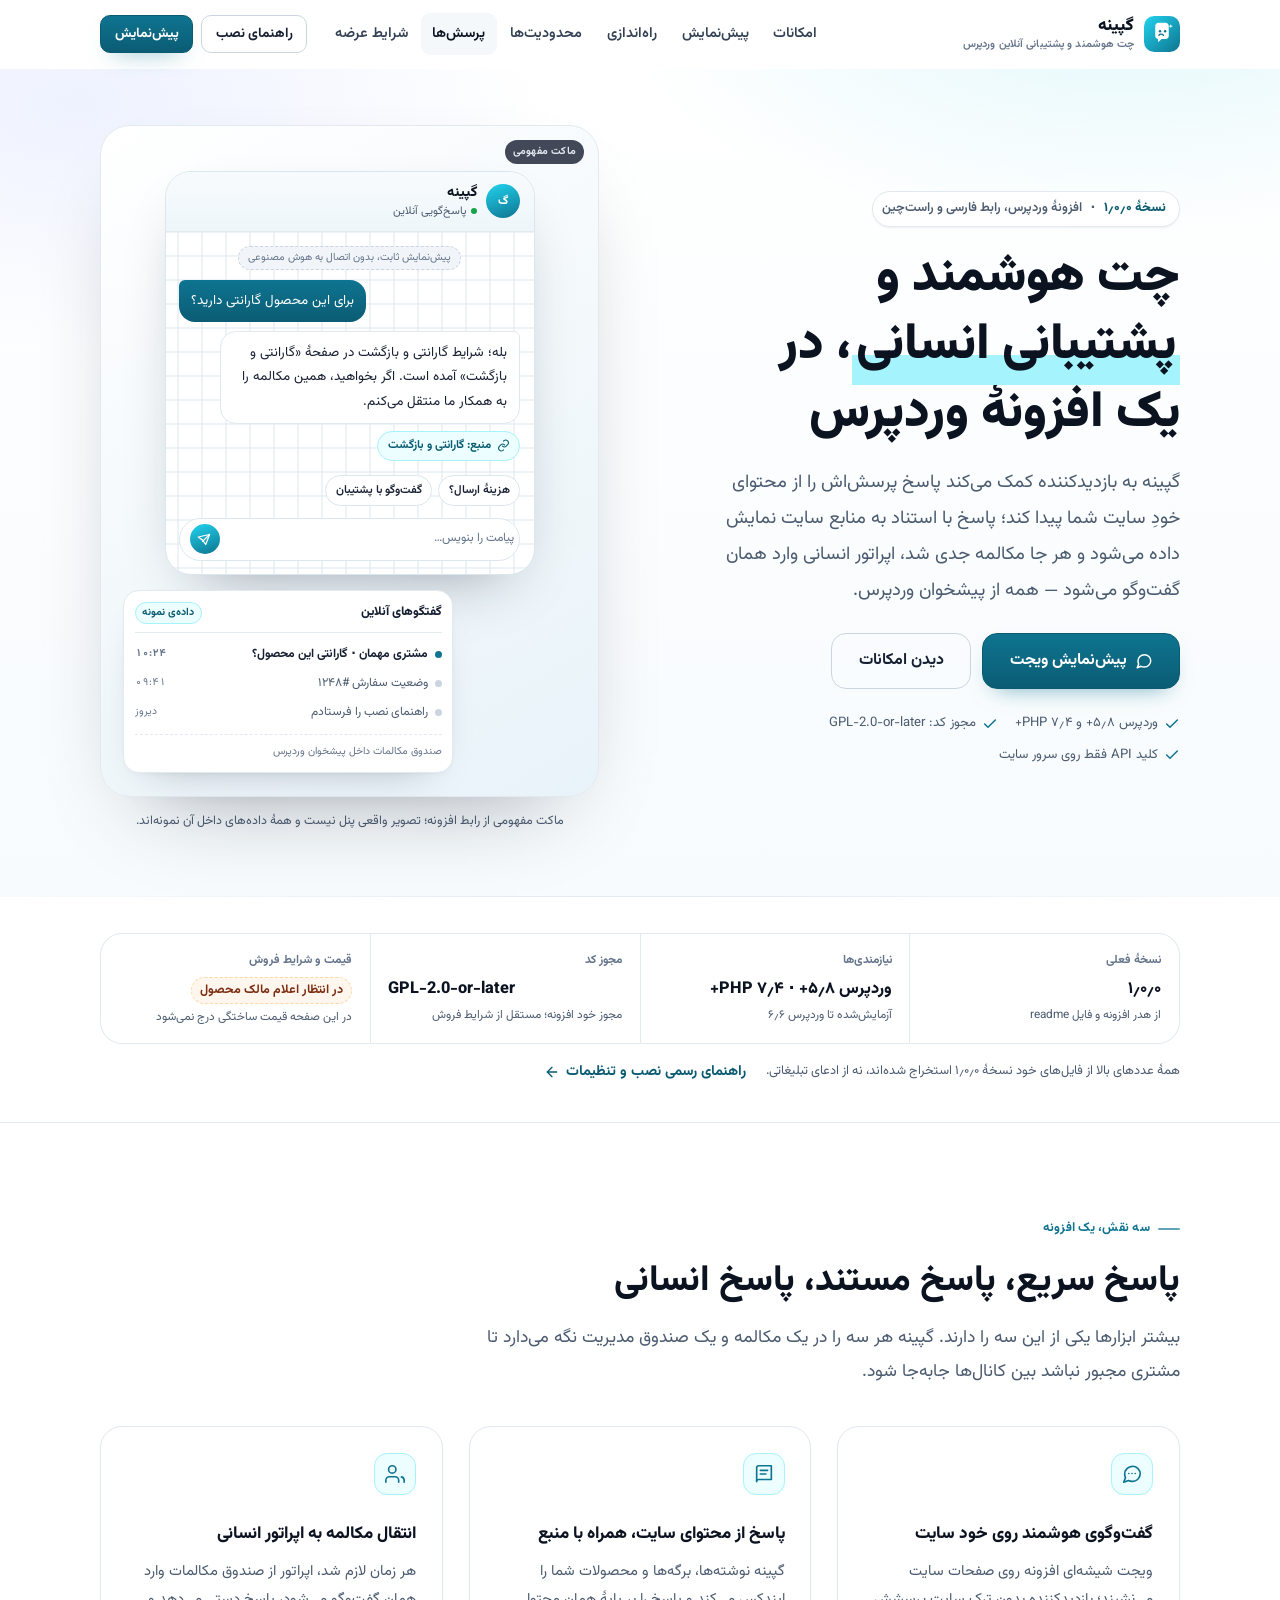
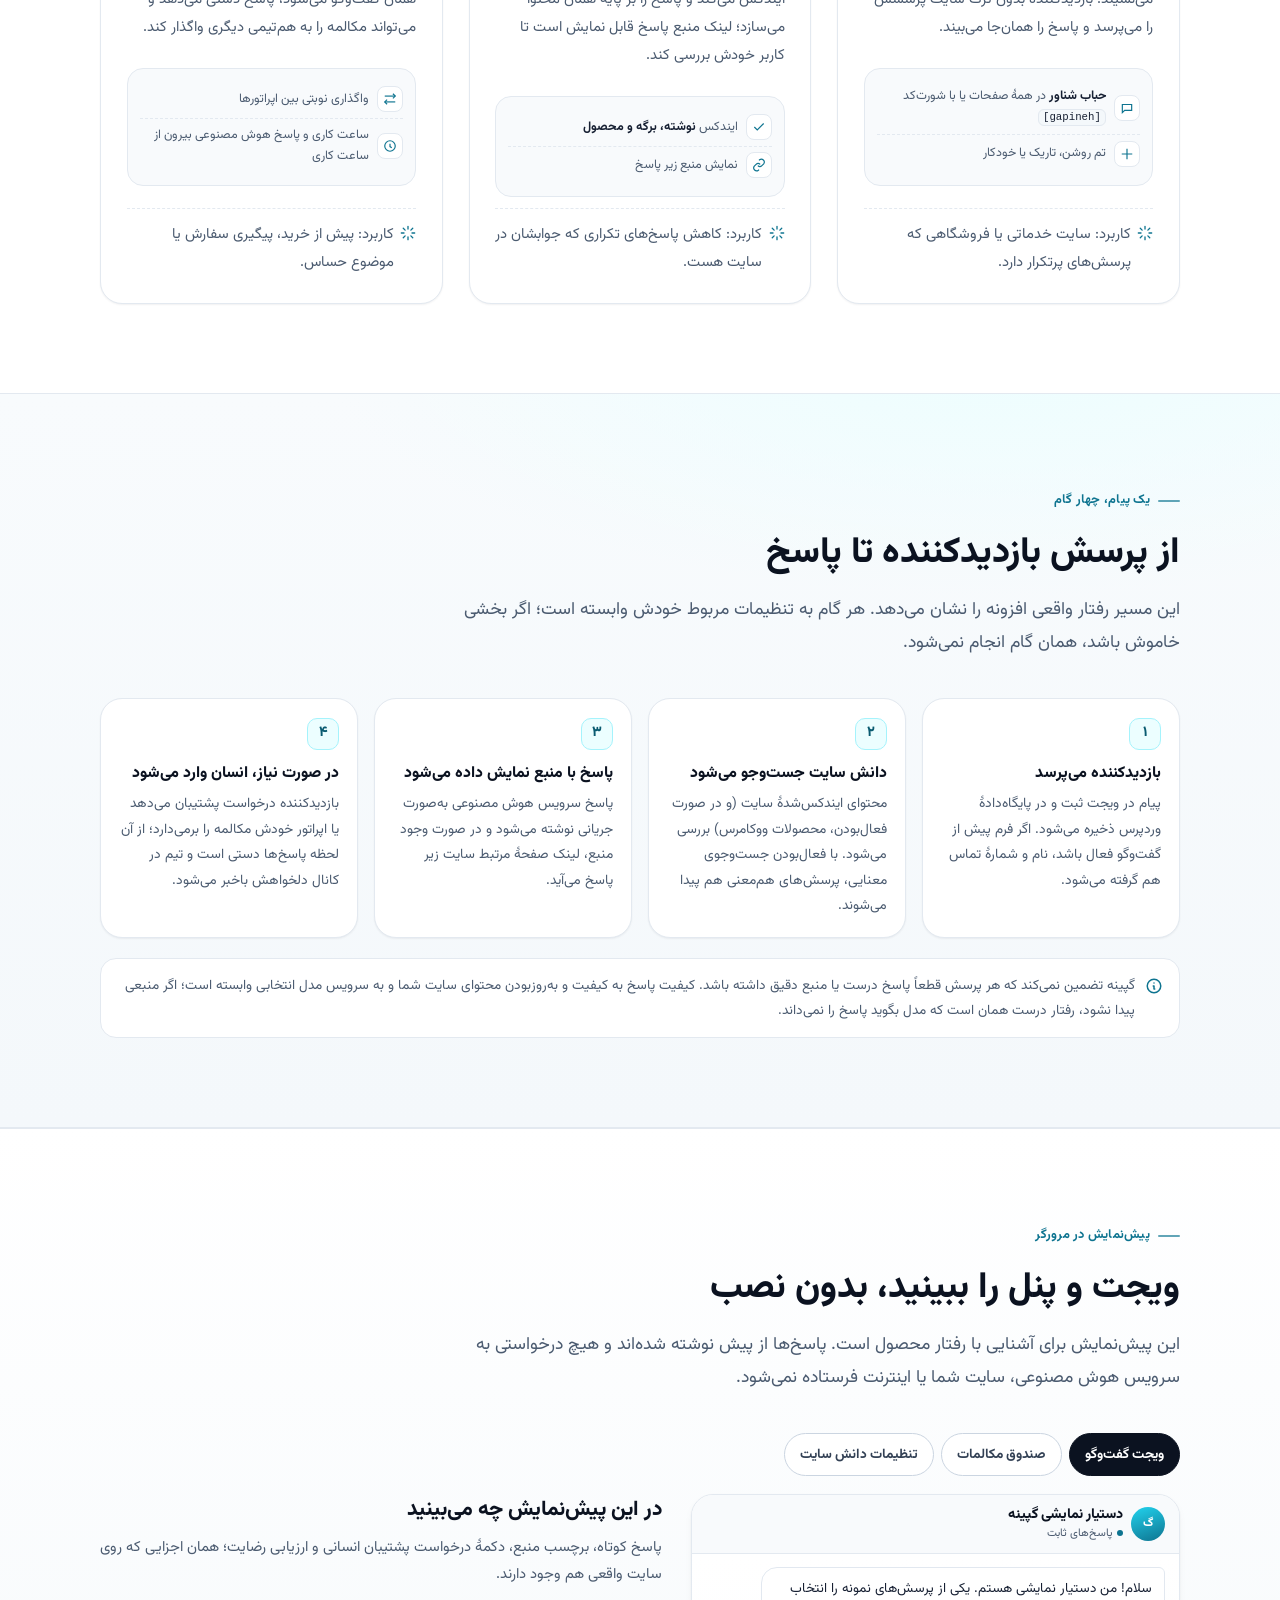
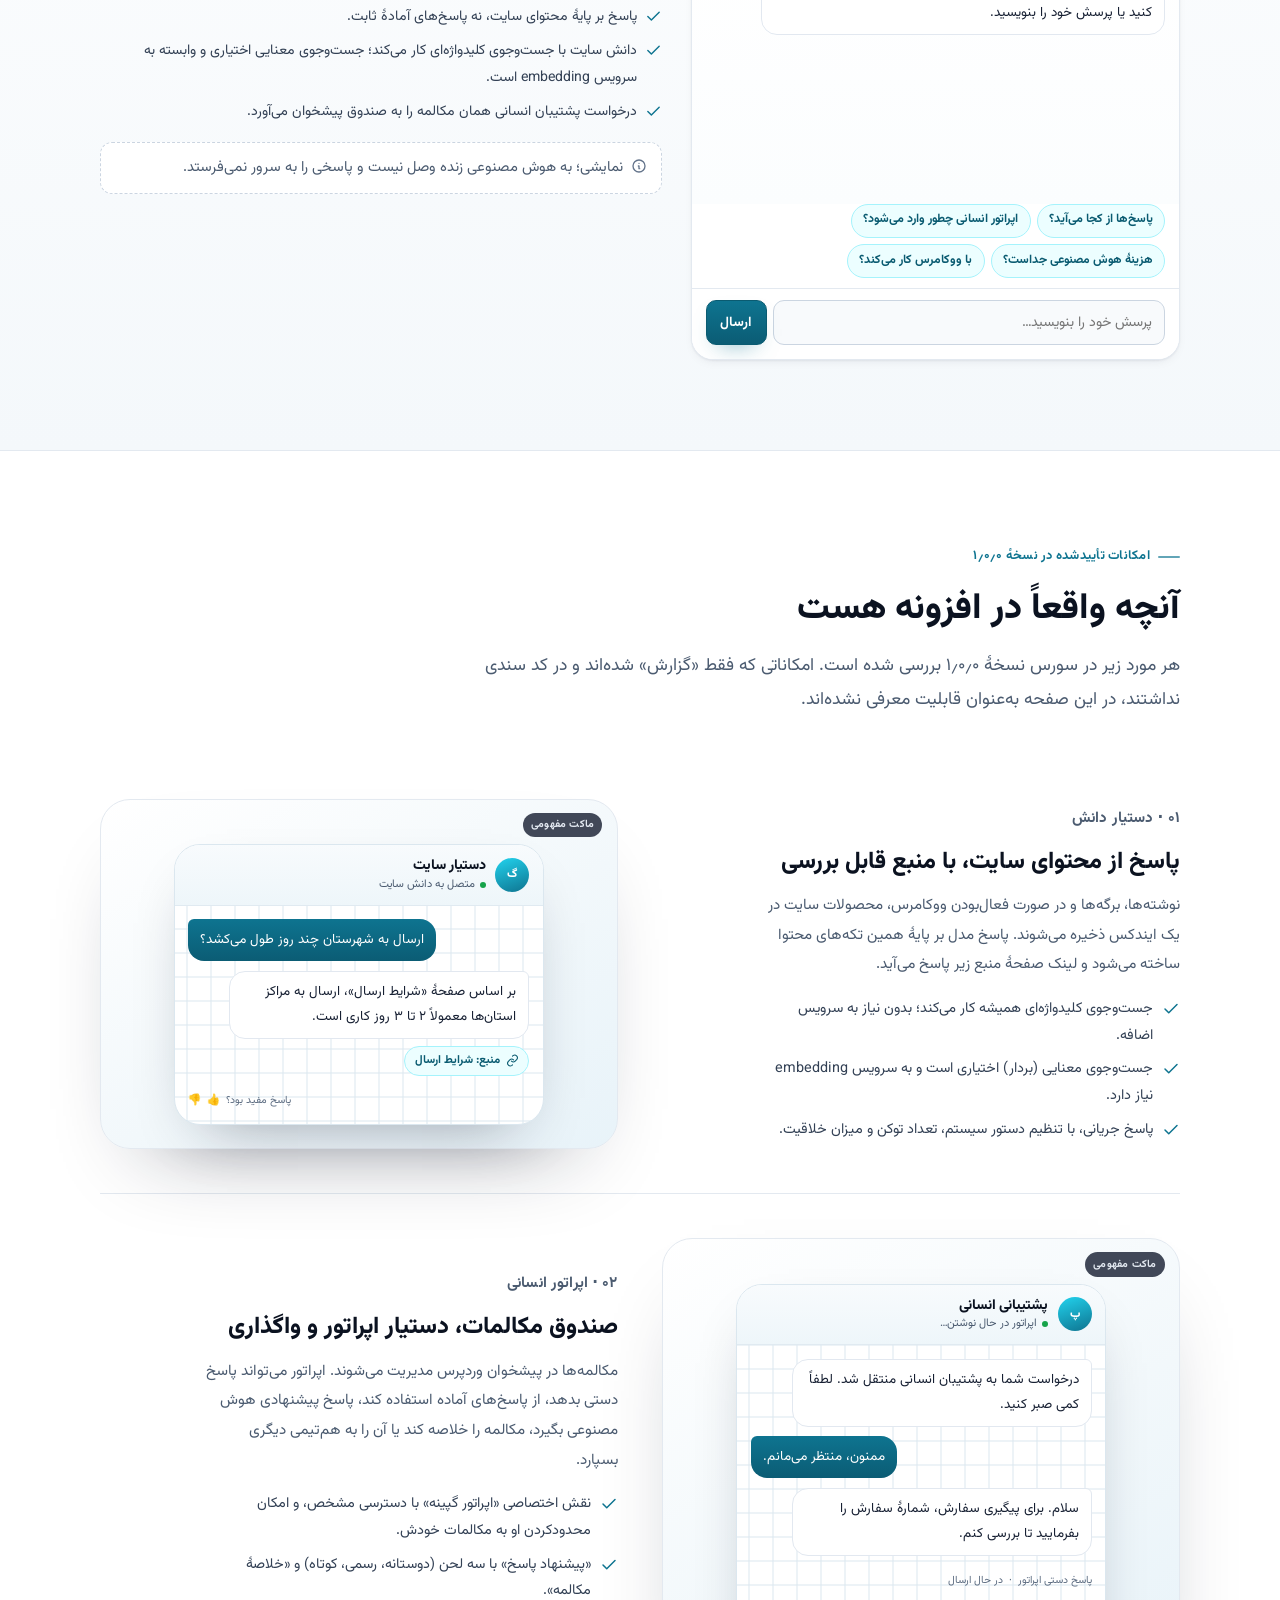
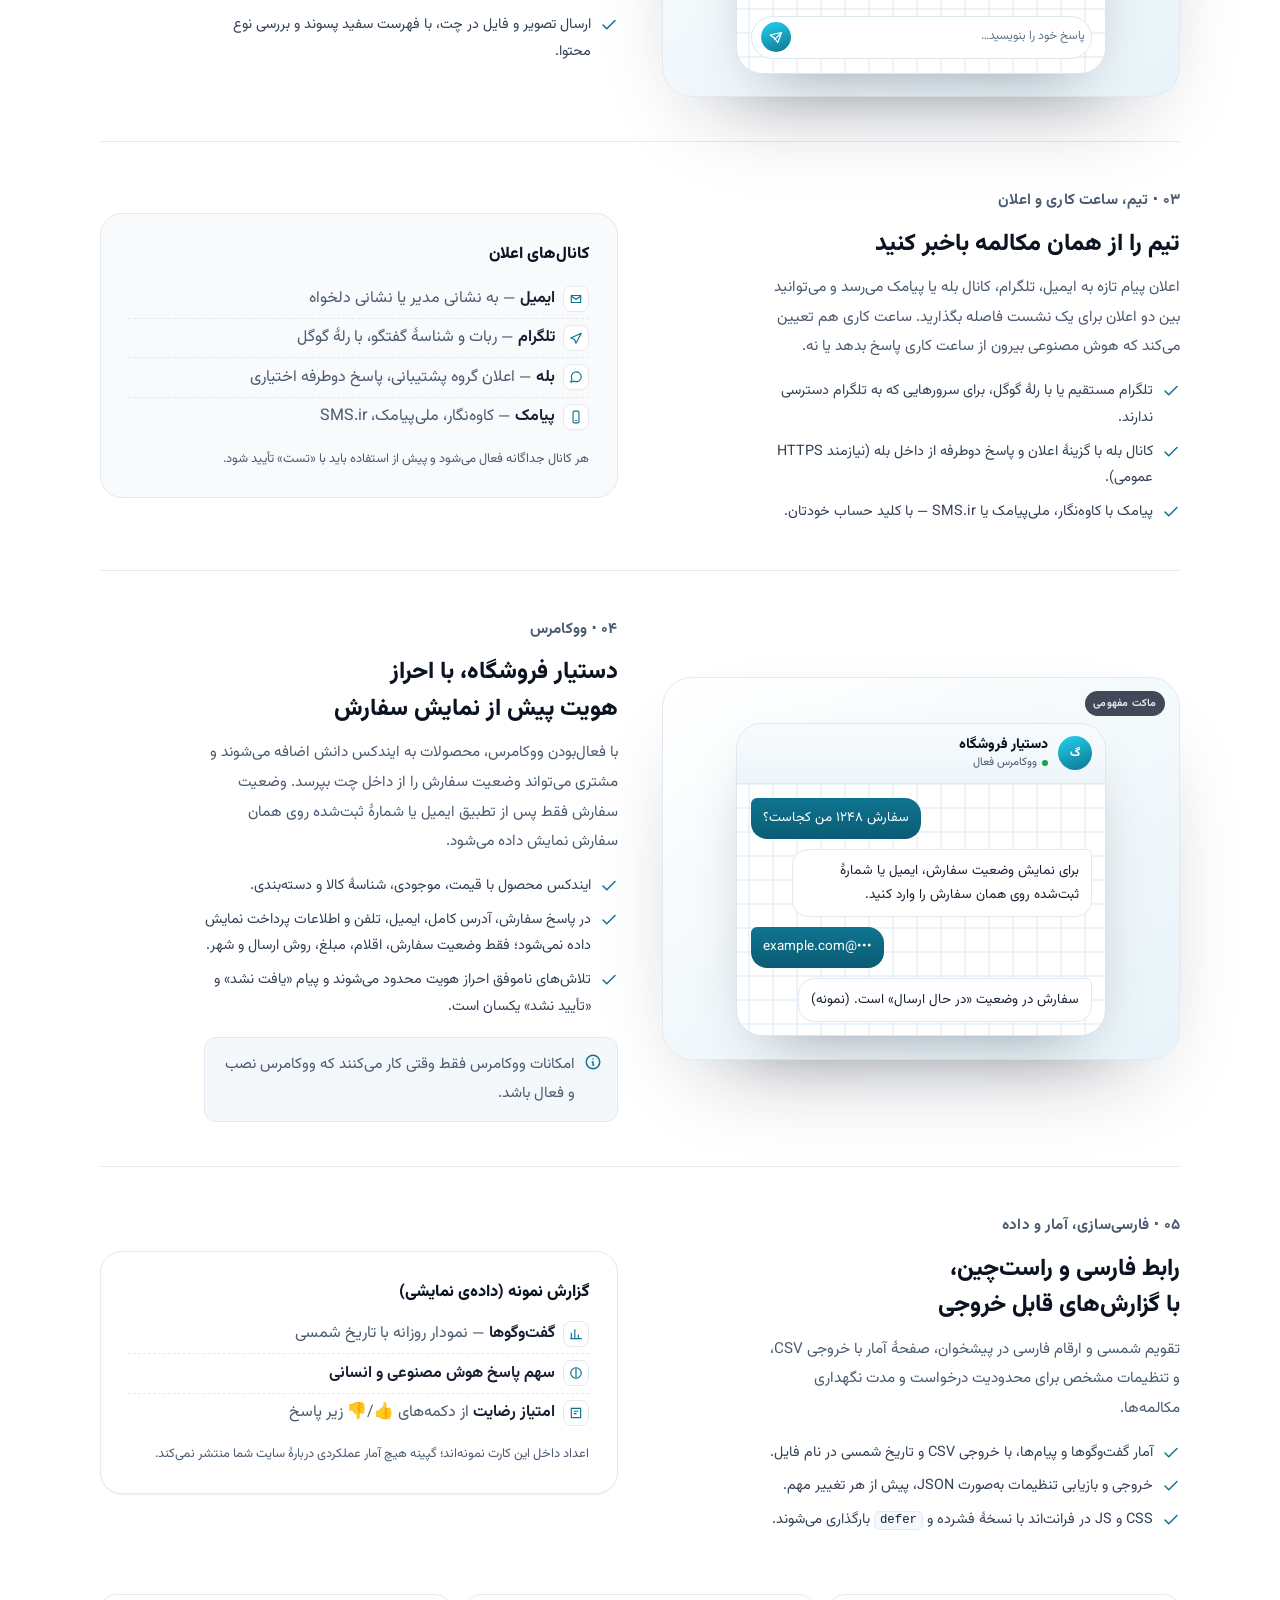
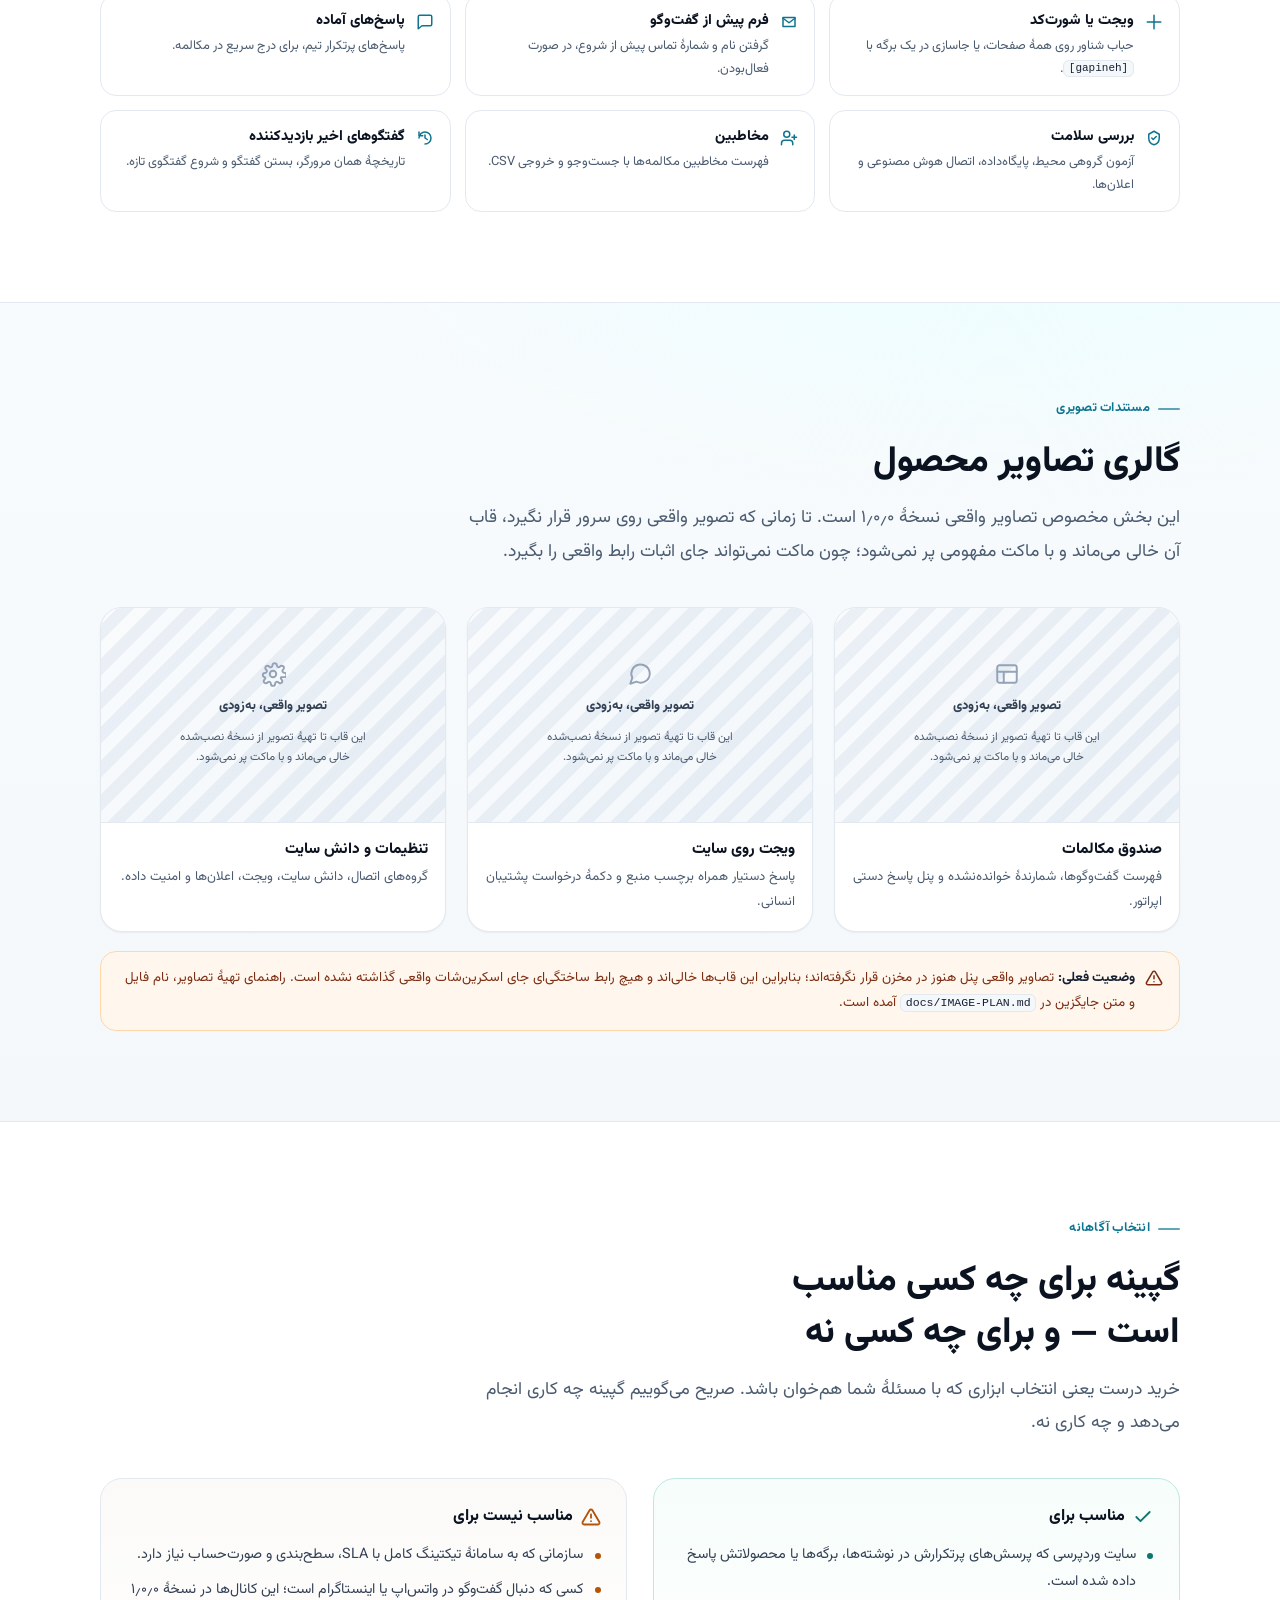
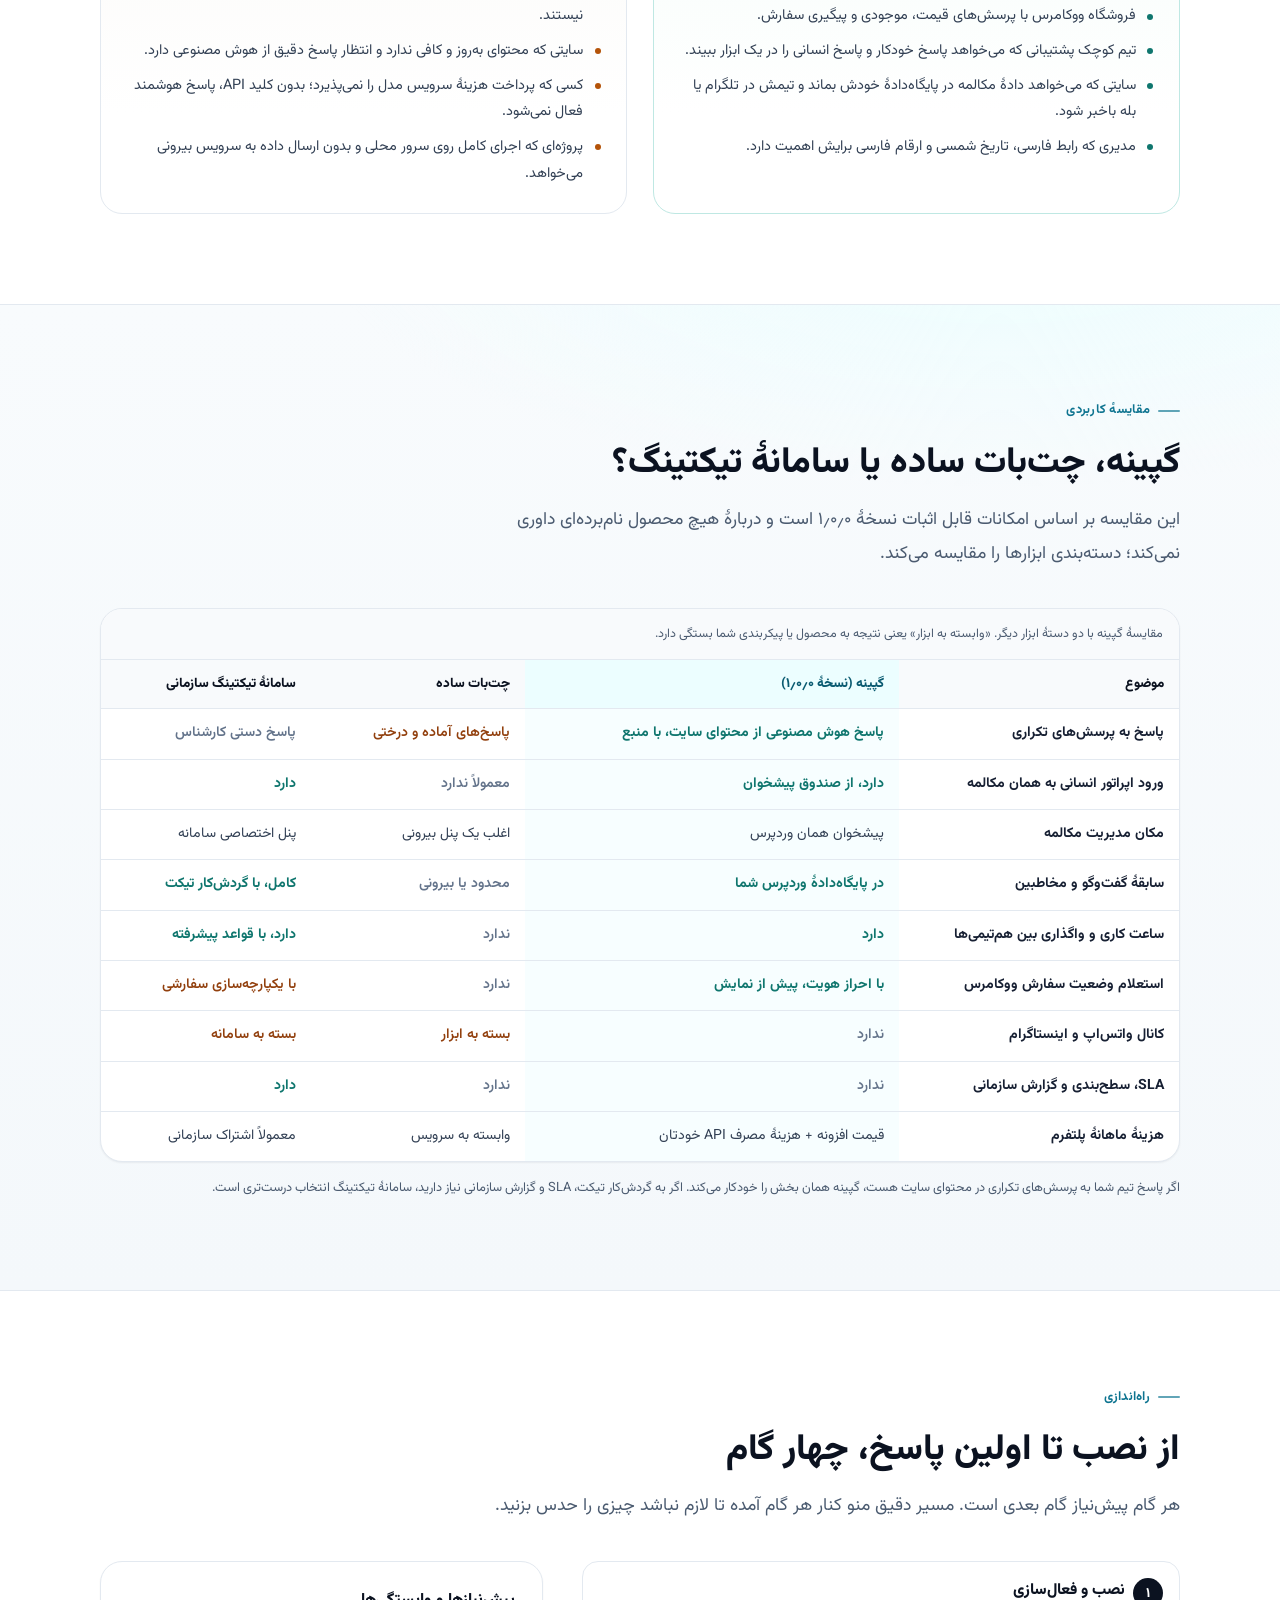
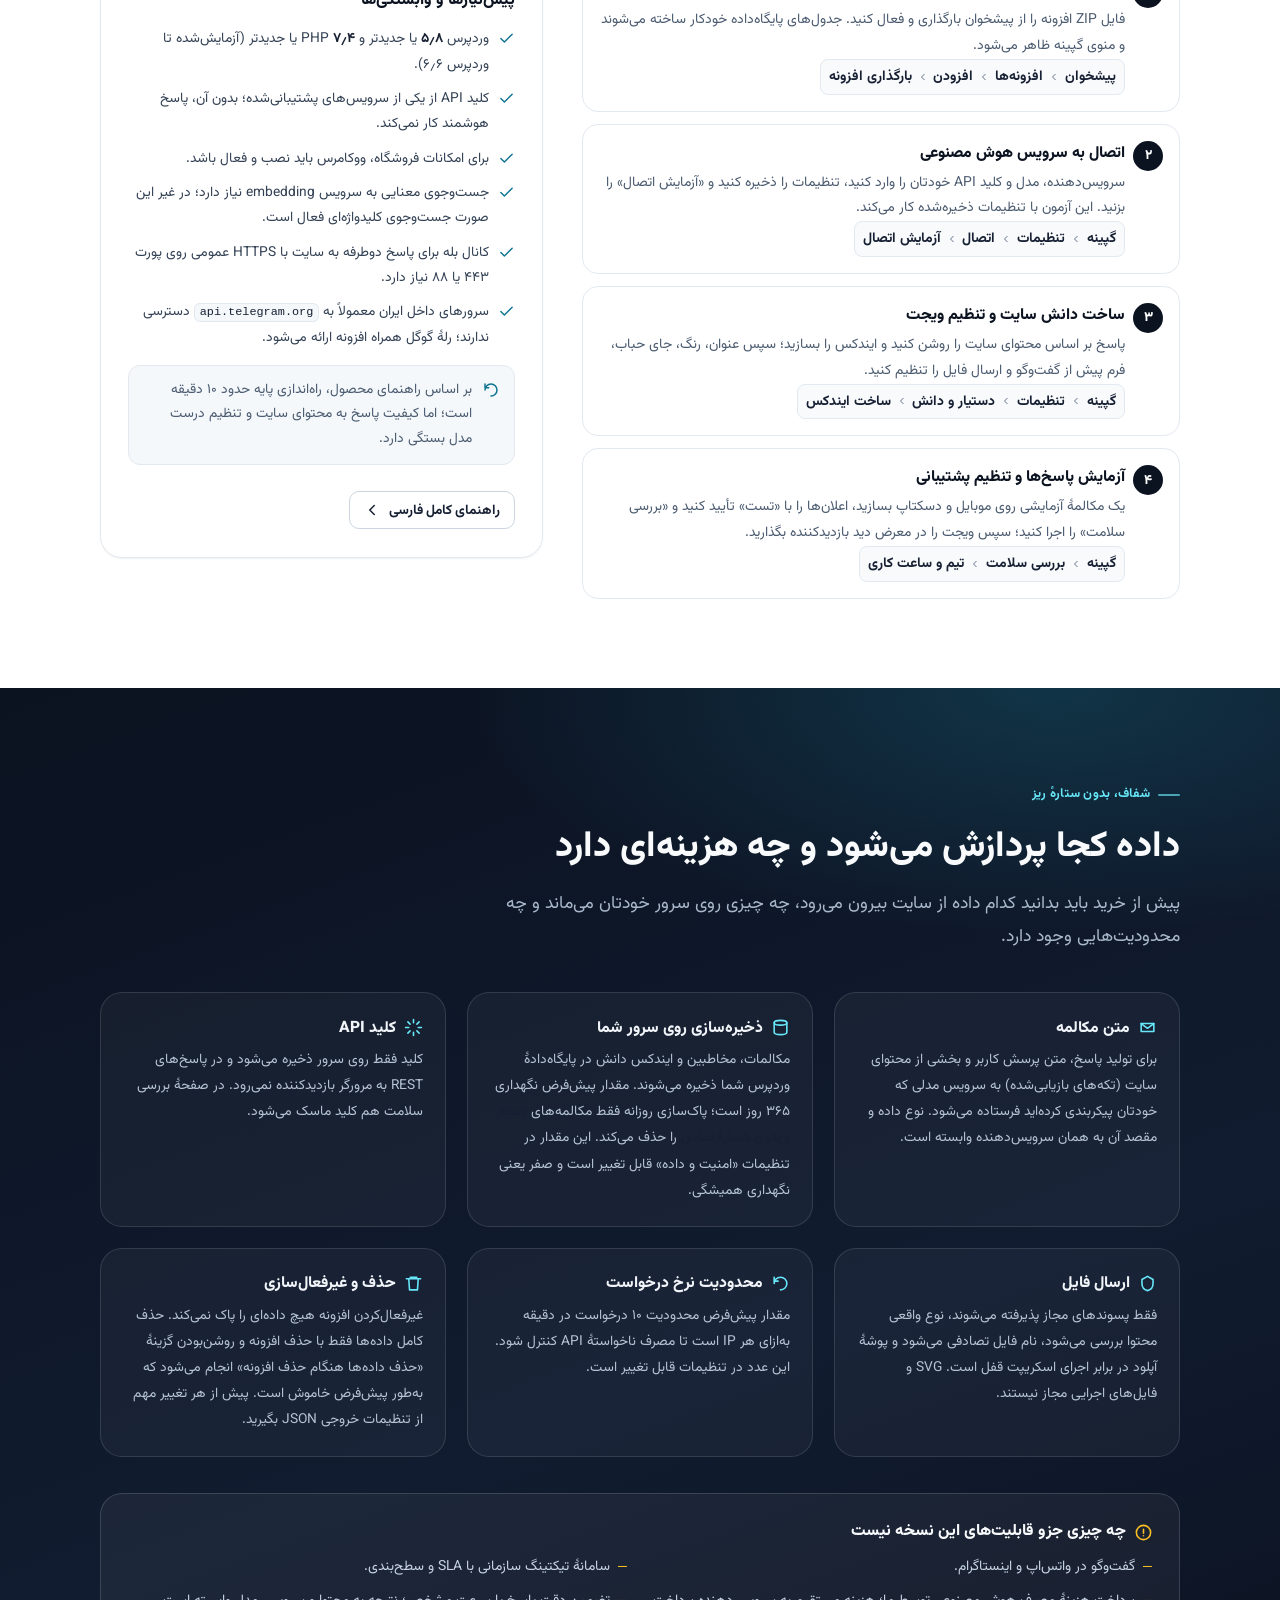
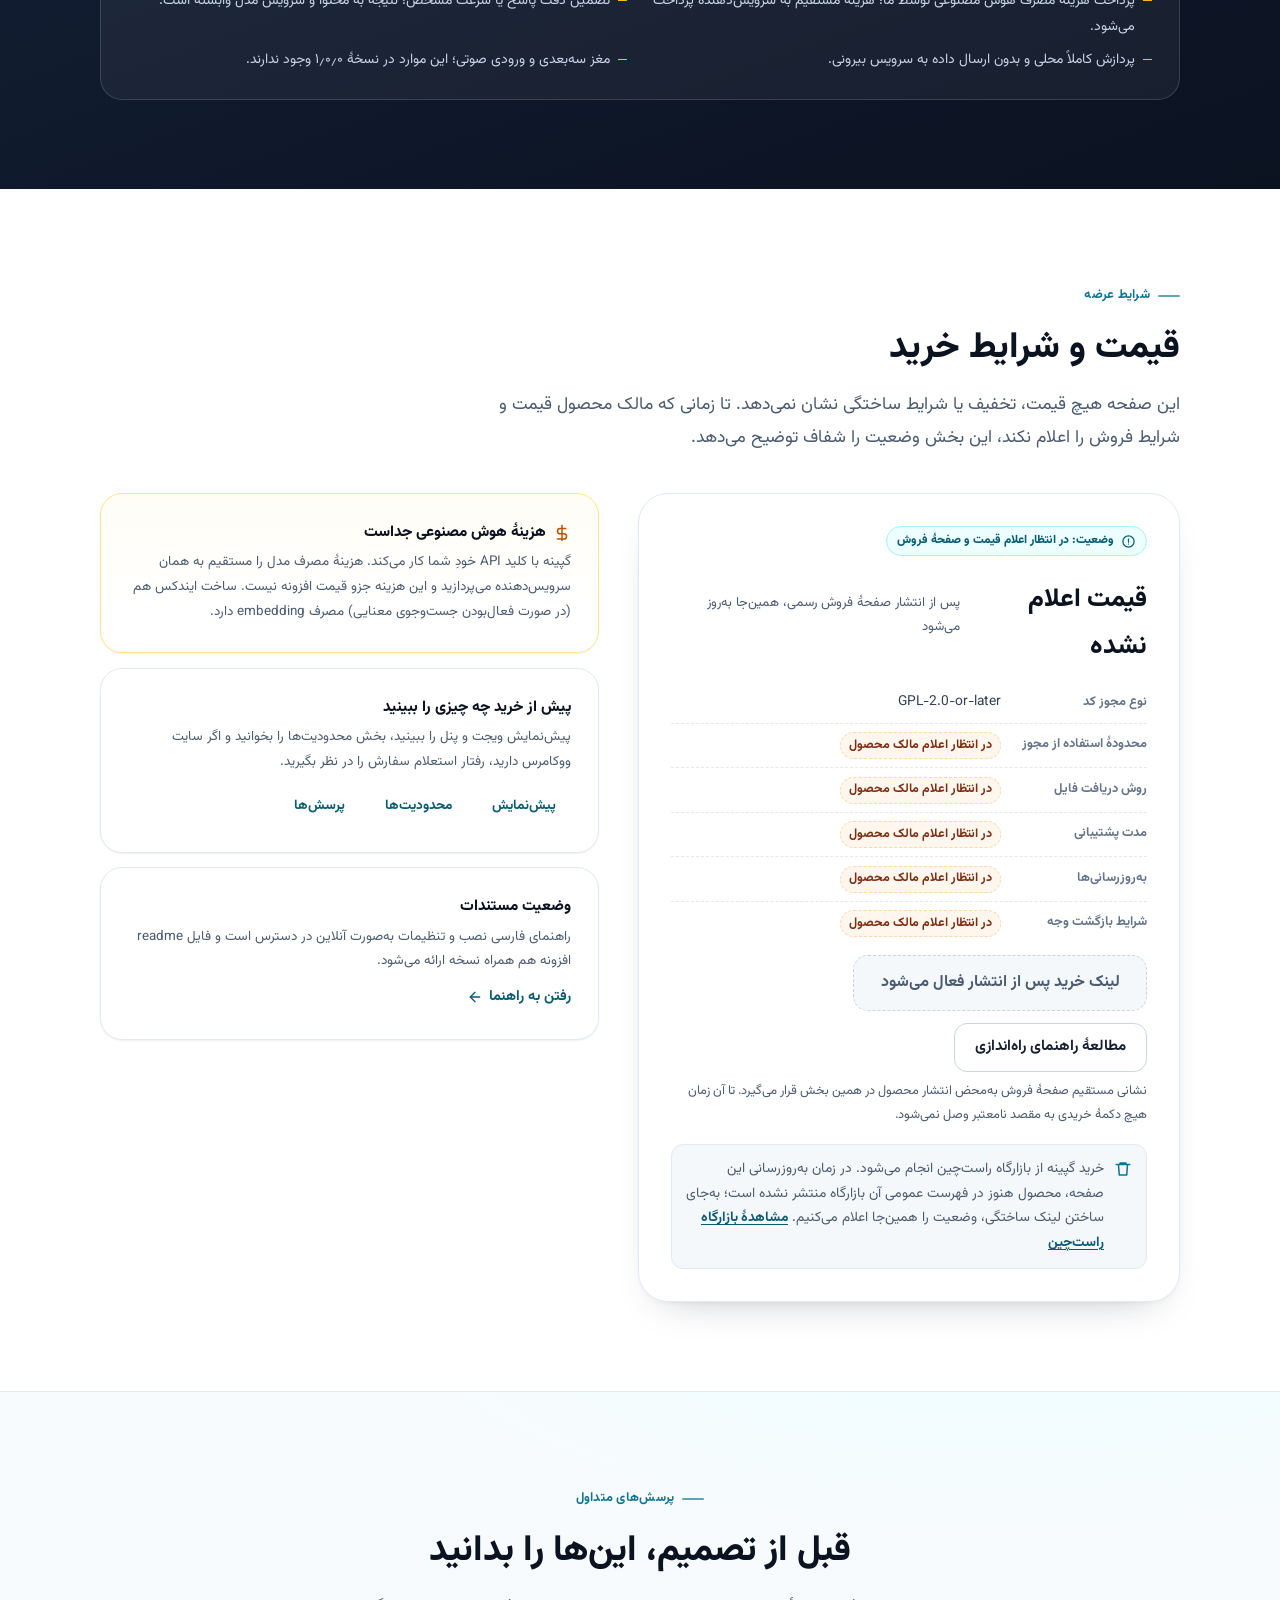
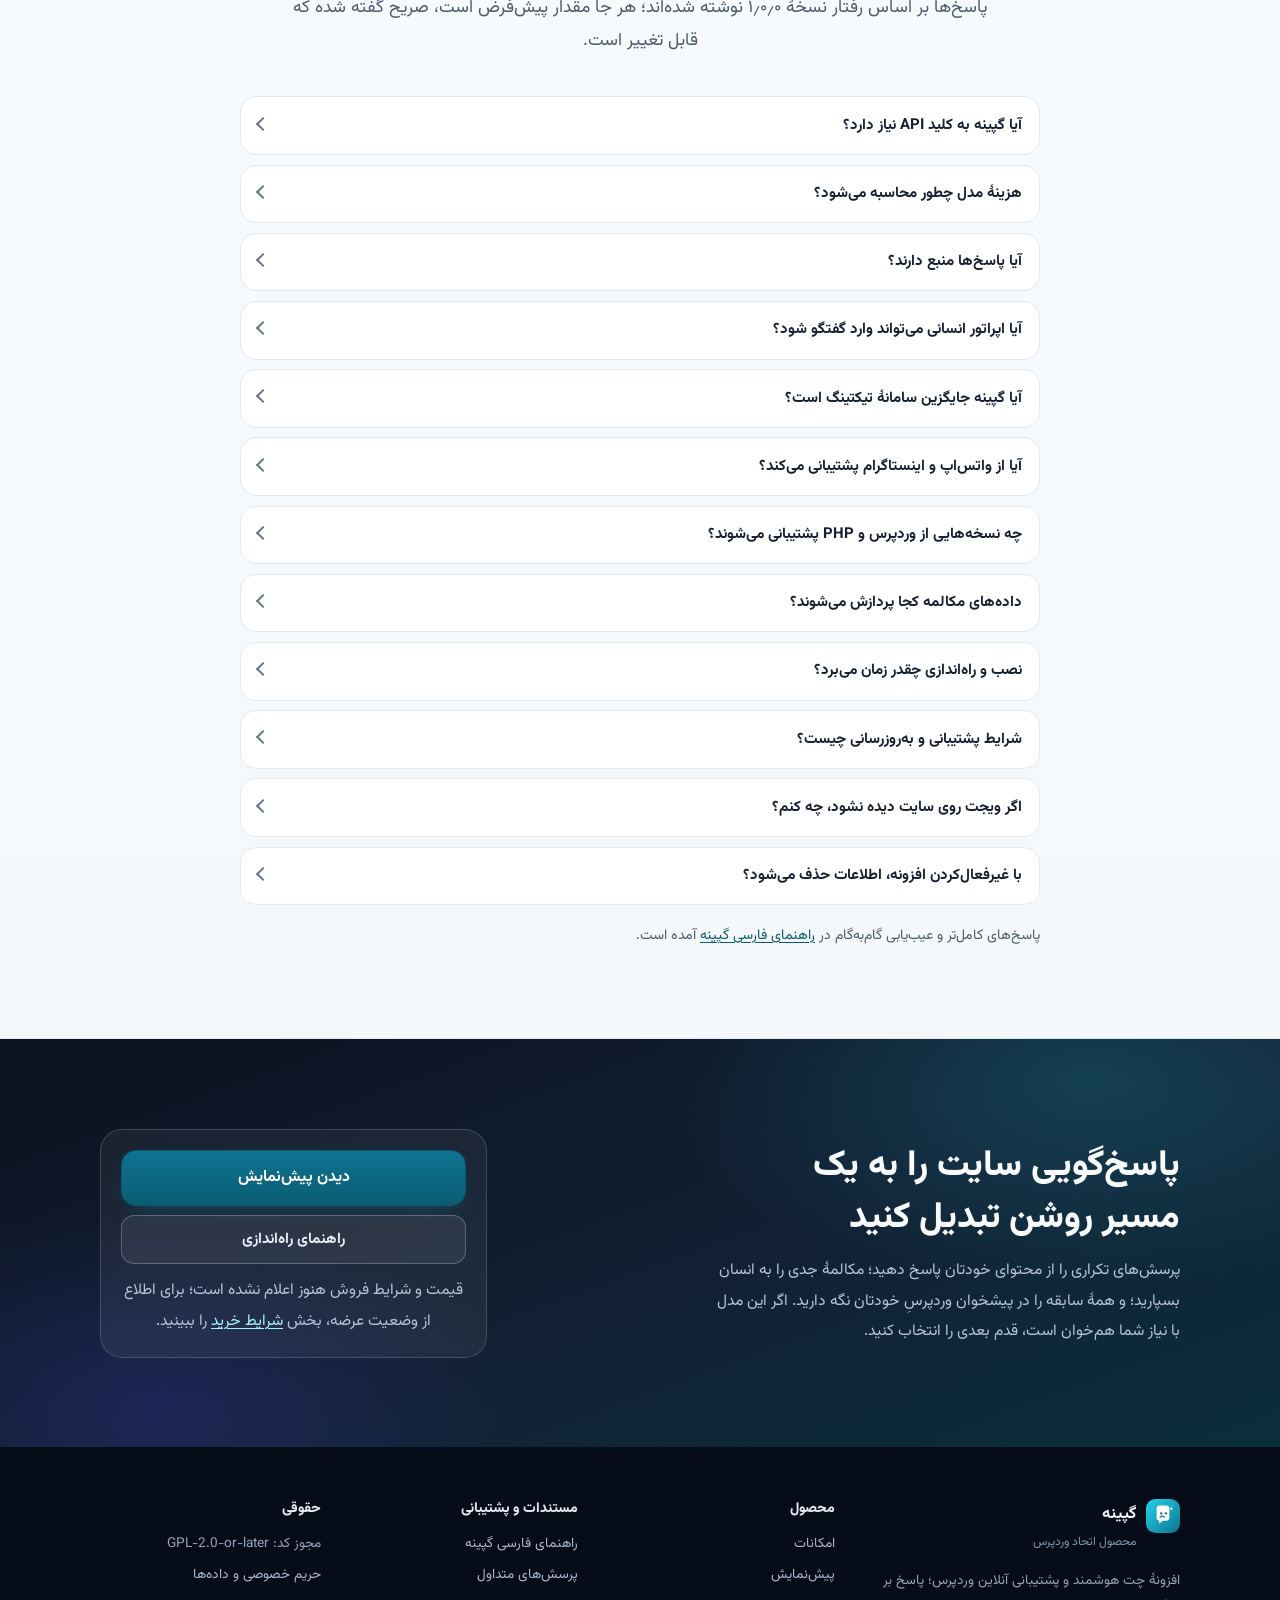
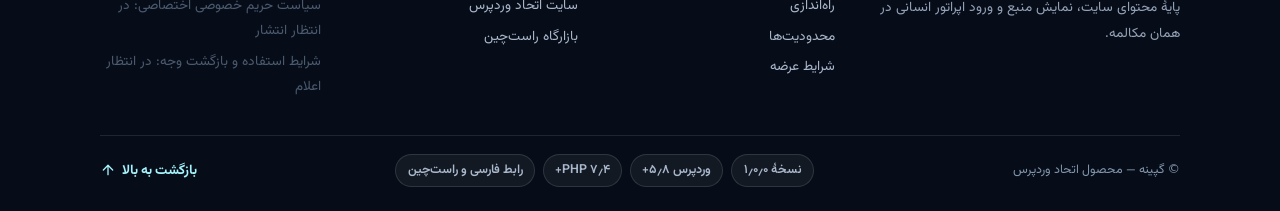
==== index.html @ 1a786637 "Add Gapineh conversion-focused Persian RTL product landing page - Rebuild the gapineh.com landing as" ====
<!DOCTYPE html>
<html lang="fa" dir="rtl">
<head>
  <meta charset="utf-8">
  <meta name="viewport" content="width=device-width, initial-scale=1">

  <title>گپینه | چت هوشمند و پشتیبانی انسانی در یک افزونهٔ وردپرس</title>
  <meta name="description" content="گپینه افزونهٔ وردپرس چت هوشمند و پشتیبانی آنلاین است: پاسخ از محتوای سایت با نمایش منبع، صندوق مکالمات و ورود اپراتور انسانی. رابط فارسی و راست‌چین.">
  <link rel="canonical" href="https://etehadwp.com/gapineh/">
  <meta name="theme-color" content="#0e7490">
  <meta name="robots" content="index, follow, max-image-preview:large">

  <!-- Open Graph -->
  <meta property="og:type" content="website">
  <meta property="og:locale" content="fa_IR">
  <meta property="og:site_name" content="گپینه">
  <meta property="og:title" content="گپینه | چت هوشمند و پشتیبانی انسانی در یک افزونهٔ وردپرس">
  <meta property="og:description" content="پاسخ هوش مصنوعی از دانش سایت، همراه با منبع؛ و اپراتور انسانی در همان مکالمه. افزونهٔ وردپرس با رابط فارسی و راست‌چین.">
  <meta property="og:url" content="https://etehadwp.com/gapineh/">
  <meta property="og:image" content="https://etehadwp.com/gapineh/assets/img/og-cover.png">
  <meta property="og:image:width" content="1200">
  <meta property="og:image:height" content="630">
  <meta property="og:image:alt" content="گپینه؛ چت هوشمند و پشتیبانی انسانی در یک افزونهٔ وردپرس">

  <!-- Twitter -->
  <meta name="twitter:card" content="summary_large_image">
  <meta name="twitter:title" content="گپینه | چت هوشمند و پشتیبانی انسانی در یک افزونهٔ وردپرس">
  <meta name="twitter:description" content="پاسخ هوش مصنوعی از دانش سایت، همراه با منبع؛ و اپراتور انسانی در همان مکالمه.">
  <meta name="twitter:image" content="https://etehadwp.com/gapineh/assets/img/og-cover.png">

  <link rel="icon" href="assets/img/favicon.svg" type="image/svg+xml">
  <link rel="icon" href="assets/img/favicon-32.png" sizes="32x32" type="image/png">
  <link rel="apple-touch-icon" href="assets/img/apple-touch-icon.png">

  <!-- فونت و استایل صفحه: هر دو محلی، بدون درخواست به دامنهٔ خارجی -->
  <link rel="preload" href="assets/fonts/vazirmatn-persian.woff2" as="font" type="font/woff2" crossorigin>
  <link rel="stylesheet" href="assets/css/main.css">
</head>
<body id="top">
  <a class="skip-link" href="#main">پرش به محتوای اصلی</a>

  <!-- =================================================================
       ۰۱ · هدر
       ================================================================= -->
  <header class="site-header" id="siteHeader">
    <div class="container header__inner">
      <a class="brand" href="#top" aria-label="گپینه — بازگشت به بالای صفحه">
        <img src="assets/img/brand-mark.svg" width="36" height="36" alt="" decoding="async">
        <span class="brand__text">
          <span class="brand__name">گپینه</span>
          <span class="brand__sub">چت هوشمند و پشتیبانی آنلاین وردپرس</span>
        </span>
      </a>

      <nav class="nav" id="primaryNav" aria-label="ناوبری اصلی">
        <ul>
          <li><a href="#features">امکانات</a></li>
          <li><a href="#demo">پیش‌نمایش</a></li>
          <li><a href="#setup">راه‌اندازی</a></li>
          <li><a href="#privacy">محدودیت‌ها</a></li>
          <li><a href="#faq">پرسش‌ها</a></li>
          <li><a href="#purchase">شرایط عرضه</a></li>
        </ul>
      </nav>

      <div class="header__actions">
        <a class="btn btn--ghost btn--sm" href="https://etehadwp.com/gapineh/guide.html" rel="noopener">راهنمای نصب</a>
        <a class="btn btn--primary btn--sm" href="#demo">پیش‌نمایش</a>
        <button class="nav-toggle" id="navToggle" type="button" aria-expanded="false" aria-controls="primaryNav">
          <svg class="nav-toggle__open" viewBox="0 0 24 24" fill="none" stroke="currentColor" stroke-width="2" stroke-linecap="round" aria-hidden="true"><path d="M4 7h16M4 12h16M4 17h16"/></svg>
          <svg class="nav-toggle__close" viewBox="0 0 24 24" fill="none" stroke="currentColor" stroke-width="2" stroke-linecap="round" aria-hidden="true"><path d="M6 6l12 12M18 6L6 18"/></svg>
          <span>منو</span>
        </button>
      </div>
    </div>
  </header>

  <main id="main">

    <!-- =================================================================
         ۰۲ · قهرمان صفحه
         ================================================================= -->
    <section class="hero" aria-labelledby="heroTitle">
      <div class="container">
        <div class="hero__grid">
          <div class="hero__copy">
            <p class="hero__badge">
              <b>نسخهٔ ۱٫۰٫۰</b>
              <span aria-hidden="true">·</span>
              <span>افزونهٔ وردپرس، رابط فارسی و راست‌چین</span>
            </p>

            <h1 id="heroTitle">
              چت هوشمند و <span class="hl">پشتیبانی انسانی</span>،
              در یک افزونهٔ وردپرس
            </h1>

            <p class="hero__lead">
              گپینه به بازدیدکننده کمک می‌کند پاسخ پرسش‌اش را از محتوای خودِ سایت شما پیدا کند؛
              پاسخ با استناد به منابع سایت نمایش داده می‌شود و هر جا مکالمه جدی شد،
              اپراتور انسانی وارد همان گفت‌وگو می‌شود — همه از پیشخوان وردپرس.
            </p>

            <div class="btn-row hero__actions">
              <a class="btn btn--primary btn--lg" href="#demo">
                <svg viewBox="0 0 24 24" fill="none" stroke="currentColor" stroke-width="2" stroke-linecap="round" stroke-linejoin="round" aria-hidden="true"><path d="M21 11.5a8.4 8.4 0 0 1-9 8.5 9 9 0 0 1-3.9-.9L3 21l1.9-5a8.4 8.4 0 0 1-.9-3.9 8.5 8.5 0 0 1 8.5-8.5 8.4 8.4 0 0 1 8.5 8.5Z"/></svg>
                پیش‌نمایش ویجت
              </a>
              <a class="btn btn--ghost btn--lg" href="#features">دیدن امکانات</a>
            </div>

            <p class="hero__microproof">
              <span>
                <svg viewBox="0 0 24 24" fill="none" stroke="currentColor" stroke-width="2.2" stroke-linecap="round" stroke-linejoin="round" aria-hidden="true"><path d="M20 6 9 17l-5-5"/></svg>
                وردپرس ۵٫۸+ و PHP ۷٫۴+
              </span>
              <span>
                <svg viewBox="0 0 24 24" fill="none" stroke="currentColor" stroke-width="2.2" stroke-linecap="round" stroke-linejoin="round" aria-hidden="true"><path d="M20 6 9 17l-5-5"/></svg>
                مجوز کد: GPL-2.0-or-later
              </span>
              <span>
                <svg viewBox="0 0 24 24" fill="none" stroke="currentColor" stroke-width="2.2" stroke-linecap="round" stroke-linejoin="round" aria-hidden="true"><path d="M20 6 9 17l-5-5"/></svg>
                کلید API فقط روی سرور سایت
              </span>
            </p>
          </div>

          <div class="hero__visual">
            <!-- ماکت مفهومی: داده‌های درون آن نمونه است و رابط ساختگی به‌عنوان
                 اسکرین‌شات واقعی معرفی نمی‌شود. -->
            <div class="mock" role="img" aria-label="ماکت مفهومی ویجت گفت‌وگوی گپینه: پرسش بازدیدکننده، پاسخ دستیار همراه با لینک منبع، و دکمهٔ گفت‌وگو با اپراتور انسانی">
              <span class="mock__label">ماکت مفهومی</span>

              <div class="widget" aria-hidden="true">
                <div class="widget__head">
                  <span class="widget__avatar">گ</span>
                  <span class="widget__id">
                    <span class="widget__name">گپینه</span>
                    <span class="widget__status">پاسخ‌گویی آنلاین</span>
                  </span>
                </div>
                <div class="widget__body">
                  <span class="widget__demo-flag">پیش‌نمایش ثابت، بدون اتصال به هوش مصنوعی</span>
                  <div class="bubble bubble--out">برای این محصول گارانتی دارید؟</div>
                  <div class="bubble bubble--in">
                    بله؛ شرایط گارانتی و بازگشت در صفحهٔ «گارانتی و بازگشت» آمده است.
                    اگر بخواهید، همین مکالمه را به همکار ما منتقل می‌کنم.
                  </div>
                  <span class="source-chip">
                    <svg viewBox="0 0 24 24" fill="none" stroke="currentColor" stroke-width="2" stroke-linecap="round" stroke-linejoin="round" aria-hidden="true"><path d="M10 13a5 5 0 0 0 7 0l3-3a5 5 0 0 0-7-7l-1 1"/><path d="M14 11a5 5 0 0 0-7 0l-3 3a5 5 0 0 0 7 7l1-1"/></svg>
                    منبع: گارانتی و بازگشت
                  </span>
                </div>
                <div class="widget__quick">
                  <span class="chip">هزینهٔ ارسال؟</span>
                  <span class="chip">گفت‌وگو با پشتیبان</span>
                </div>
                <div class="widget__foot">
                  <span>پیامت را بنویس…</span>
                  <span class="widget__send">
                    <svg viewBox="0 0 24 24" fill="none" stroke="currentColor" stroke-width="2" stroke-linecap="round" stroke-linejoin="round" aria-hidden="true"><path d="M20 4 9 15"/><path d="M20 4l-6 16-5-7-7-5 18-4Z"/></svg>
                  </span>
                </div>
              </div>

              <div class="inbox-mini" aria-hidden="true">
                <div class="inbox-mini__head">
                  <span>گفتگوهای آنلاین</span>
                  <span class="inbox-mini__badge">داده‌ی نمونه</span>
                </div>
                <div class="inbox-mini__row is-active">
                  <span class="inbox-mini__dot"></span>
                  <span>مشتری مهمان · گارانتی این محصول؟</span>
                  <span class="inbox-mini__time">۱۰:۲۴</span>
                </div>
                <div class="inbox-mini__row">
                  <span class="inbox-mini__dot"></span>
                  <span>وضعیت سفارش #۱۲۴۸</span>
                  <span class="inbox-mini__time">۰۹:۴۱</span>
                </div>
                <div class="inbox-mini__row">
                  <span class="inbox-mini__dot"></span>
                  <span>راهنمای نصب را فرستادم</span>
                  <span class="inbox-mini__time">دیروز</span>
                </div>
                <div class="inbox-mini__foot">صندوق مکالمات داخل پیشخوان وردپرس</div>
              </div>
            </div>

            <p class="hero__caption">
              ماکت مفهومی از رابط افزونه؛ تصویر واقعی پنل نیست و همهٔ داده‌های داخل آن نمونه‌اند.
            </p>
          </div>
        </div>
      </div>
    </section>

    <!-- =================================================================
         ۰۳ · واقعیت‌های محصول (فقط داده‌های قابل راستی‌آزمایی)
         ================================================================= -->
    <section class="facts" id="facts" aria-labelledby="factsTitle">
      <div class="container">
        <h2 id="factsTitle" class="visually-hidden">مشخصات تأییدشدهٔ محصول</h2>

        <div class="facts__grid">
          <div class="fact">
            <span class="fact__label">نسخهٔ فعلی</span>
            <span class="fact__value">۱٫۰٫۰</span>
            <span class="fact__note">از هدر افزونه و فایل readme</span>
          </div>
          <div class="fact">
            <span class="fact__label">نیازمندی‌ها</span>
            <span class="fact__value">وردپرس ۵٫۸+ · PHP ۷٫۴+</span>
            <span class="fact__note">آزمایش‌شده تا وردپرس ۶٫۶</span>
          </div>
          <div class="fact">
            <span class="fact__label">مجوز کد</span>
            <span class="fact__value" dir="ltr">GPL-2.0-or-later</span>
            <span class="fact__note">مجوز خود افزونه؛ مستقل از شرایط فروش</span>
          </div>
          <div class="fact">
            <span class="fact__label">قیمت و شرایط فروش</span>
            <span class="fact__value"><span class="pending" data-config="price">در انتظار اعلام مالک محصول</span></span>
            <span class="fact__note">در این صفحه قیمت ساختگی درج نمی‌شود</span>
          </div>
        </div>

        <p class="facts__foot">
          <span>
            همهٔ عددهای بالا از فایل‌های خود نسخهٔ ۱٫۰٫۰ استخراج شده‌اند، نه از ادعای تبلیغاتی.
          </span>
          <a class="link-arrow" href="https://etehadwp.com/gapineh/guide.html" rel="noopener">
            راهنمای رسمی نصب و تنظیمات
            <svg viewBox="0 0 24 24" fill="none" stroke="currentColor" stroke-width="2" stroke-linecap="round" stroke-linejoin="round" aria-hidden="true"><path d="M19 12H5"/><path d="m12 19-7-7 7-7"/></svg>
          </a>
        </p>
      </div>
    </section>

    <!-- =================================================================
         ۰۴ · ارزش‌های اصلی
         ================================================================= -->
    <section class="section" id="value" aria-labelledby="valueTitle">
      <div class="container">
        <div class="section-head">
          <p class="eyebrow">سه نقش، یک افزونه</p>
          <h2 id="valueTitle">پاسخ سریع، پاسخ مستند، پاسخ انسانی</h2>
          <p class="lede">
            بیشتر ابزارها یکی از این سه را دارند. گپینه هر سه را در یک مکالمه و یک صندوق
            مدیریت نگه می‌دارد تا مشتری مجبور نباشد بین کانال‌ها جابه‌جا شود.
          </p>
        </div>

        <div class="grid grid--3">
          <article class="value-card">
            <span class="icon-badge">
              <svg viewBox="0 0 24 24" fill="none" stroke="currentColor" stroke-width="1.8" stroke-linecap="round" stroke-linejoin="round" aria-hidden="true"><path d="M21 11.5a8.4 8.4 0 0 1-9 8.5 9 9 0 0 1-3.9-.9L3 21l1.9-5a8.4 8.4 0 0 1-.9-3.9 8.5 8.5 0 0 1 8.5-8.5 8.4 8.4 0 0 1 8.5 8.5Z"/><path d="M8.5 11.5h.01M12 11.5h.01M15.5 11.5h.01"/></svg>
            </span>
            <h3>گفت‌وگوی هوشمند روی خود سایت</h3>
            <p>
              ویجت شیشه‌ای افزونه روی صفحات سایت می‌نشیند؛ بازدیدکننده بدون ترک سایت
              پرسشش را می‌پرسد و پاسخ را همان‌جا می‌بیند.
            </p>
            <div class="value-card__visual" aria-hidden="true">
              <div class="mini-row">
                <span class="mini-row__icon"><svg viewBox="0 0 24 24" fill="none" stroke="currentColor" stroke-width="2" aria-hidden="true"><path d="M4 6h16v10H8l-4 4V6Z"/></svg></span>
                <span class="mini-row__text"><b>حباب شناور</b> در همهٔ صفحات یا با شورت‌کد <code>[gapineh]</code></span>
              </div>
              <div class="mini-row">
                <span class="mini-row__icon"><svg viewBox="0 0 24 24" fill="none" stroke="currentColor" stroke-width="2" aria-hidden="true"><path d="M12 3v18M3 12h18"/></svg></span>
                <span class="mini-row__text">تم روشن، تاریک یا خودکار</span>
              </div>
            </div>
            <p class="value-card__use">
              <svg viewBox="0 0 24 24" fill="none" stroke="currentColor" stroke-width="2" stroke-linecap="round" stroke-linejoin="round" aria-hidden="true"><path d="M12 2v4M12 18v4M4.9 4.9l2.8 2.8M16.3 16.3l2.8 2.8M2 12h4M18 12h4M4.9 19.1l2.8-2.8M16.3 7.7l2.8-2.8"/></svg>
              کاربرد: سایت خدماتی یا فروشگاهی که پرسش‌های پرتکرار دارد.
            </p>
          </article>

          <article class="value-card">
            <span class="icon-badge">
              <svg viewBox="0 0 24 24" fill="none" stroke="currentColor" stroke-width="1.8" stroke-linecap="round" stroke-linejoin="round" aria-hidden="true"><path d="M4 5.5A2.5 2.5 0 0 1 6.5 3H20v15H6.5A2.5 2.5 0 0 0 4 20.5v-15Z"/><path d="M8 8h8M8 12h6"/></svg>
            </span>
            <h3>پاسخ از محتوای سایت، همراه با منبع</h3>
            <p>
              گپینه نوشته‌ها، برگه‌ها و محصولات شما را ایندکس می‌کند و پاسخ را بر پایهٔ
              همان محتوا می‌سازد؛ لینک منبع پاسخ قابل نمایش است تا کاربر خودش بررسی کند.
            </p>
            <div class="value-card__visual" aria-hidden="true">
              <div class="mini-row">
                <span class="mini-row__icon"><svg viewBox="0 0 24 24" fill="none" stroke="currentColor" stroke-width="2" aria-hidden="true"><path d="M20 6 9 17l-5-5"/></svg></span>
                <span class="mini-row__text">ایندکس <b>نوشته، برگه و محصول</b></span>
              </div>
              <div class="mini-row">
                <span class="mini-row__icon"><svg viewBox="0 0 24 24" fill="none" stroke="currentColor" stroke-width="2" aria-hidden="true"><path d="M10 13a5 5 0 0 0 7 0l3-3a5 5 0 0 0-7-7l-1 1"/><path d="M14 11a5 5 0 0 0-7 0l-3 3a5 5 0 0 0 7 7l1-1"/></svg></span>
                <span class="mini-row__text">نمایش منبع زیر پاسخ</span>
              </div>
            </div>
            <p class="value-card__use">
              <svg viewBox="0 0 24 24" fill="none" stroke="currentColor" stroke-width="2" stroke-linecap="round" stroke-linejoin="round" aria-hidden="true"><path d="M12 2v4M12 18v4M4.9 4.9l2.8 2.8M16.3 16.3l2.8 2.8M2 12h4M18 12h4M4.9 19.1l2.8-2.8M16.3 7.7l2.8-2.8"/></svg>
              کاربرد: کاهش پاسخ‌های تکراری که جوابشان در سایت هست.
            </p>
          </article>

          <article class="value-card">
            <span class="icon-badge">
              <svg viewBox="0 0 24 24" fill="none" stroke="currentColor" stroke-width="1.8" stroke-linecap="round" stroke-linejoin="round" aria-hidden="true"><path d="M16 21v-2a4 4 0 0 0-4-4H6a4 4 0 0 0-4 4v2"/><circle cx="9" cy="7" r="4"/><path d="M22 21v-2a4 4 0 0 0-3-3.9"/></svg>
            </span>
            <h3>انتقال مکالمه به اپراتور انسانی</h3>
            <p>
              هر زمان لازم شد، اپراتور از صندوق مکالمات وارد همان گفت‌وگو می‌شود،
              پاسخ دستی می‌دهد و می‌تواند مکالمه را به هم‌تیمی دیگری واگذار کند.
            </p>
            <div class="value-card__visual" aria-hidden="true">
              <div class="mini-row">
                <span class="mini-row__icon"><svg viewBox="0 0 24 24" fill="none" stroke="currentColor" stroke-width="2" aria-hidden="true"><path d="M17 3l4 4-4 4"/><path d="M3 7h18"/><path d="M7 21l-4-4 4-4"/><path d="M21 17H3"/></svg></span>
                <span class="mini-row__text">واگذاری نوبتی بین اپراتورها</span>
              </div>
              <div class="mini-row">
                <span class="mini-row__icon"><svg viewBox="0 0 24 24" fill="none" stroke="currentColor" stroke-width="2" aria-hidden="true"><path d="M12 8v5l3 2"/><circle cx="12" cy="12" r="9"/></svg></span>
                <span class="mini-row__text">ساعت کاری و پاسخ هوش مصنوعی بیرون از ساعت کاری</span>
              </div>
            </div>
            <p class="value-card__use">
              <svg viewBox="0 0 24 24" fill="none" stroke="currentColor" stroke-width="2" stroke-linecap="round" stroke-linejoin="round" aria-hidden="true"><path d="M12 2v4M12 18v4M4.9 4.9l2.8 2.8M16.3 16.3l2.8 2.8M2 12h4M18 12h4M4.9 19.1l2.8-2.8M16.3 7.7l2.8-2.8"/></svg>
              کاربرد: پیش از خرید، پیگیری سفارش یا موضوع حساس.
            </p>
          </article>
        </div>
      </div>
    </section>

    <!-- =================================================================
         ۰۵ · مسیر کار
         ================================================================= -->
    <section class="section section--tint" id="how" aria-labelledby="howTitle">
      <div class="container">
        <div class="section-head">
          <p class="eyebrow">یک پیام، چهار گام</p>
          <h2 id="howTitle">از پرسش بازدیدکننده تا پاسخ</h2>
          <p class="lede">
            این مسیر رفتار واقعی افزونه را نشان می‌دهد. هر گام به تنظیمات مربوط خودش
            وابسته است؛ اگر بخشی خاموش باشد، همان گام انجام نمی‌شود.
          </p>
        </div>

        <ol class="flow">
          <li class="flow__step" data-step="۱">
            <h3>بازدیدکننده می‌پرسد</h3>
            <p>
              پیام در ویجت ثبت و در پایگاه‌دادهٔ وردپرس ذخیره می‌شود. اگر فرم پیش از
              گفت‌وگو فعال باشد، نام و شمارهٔ تماس هم گرفته می‌شود.
            </p>
          </li>
          <li class="flow__step" data-step="۲">
            <h3>دانش سایت جست‌وجو می‌شود</h3>
            <p>
              محتوای ایندکس‌شدهٔ سایت (و در صورت فعال‌بودن، محصولات ووکامرس) بررسی
              می‌شود. با فعال‌بودن جست‌وجوی معنایی، پرسش‌های هم‌معنی هم پیدا می‌شوند.
            </p>
          </li>
          <li class="flow__step" data-step="۳">
            <h3>پاسخ با منبع نمایش داده می‌شود</h3>
            <p>
              پاسخ سرویس هوش مصنوعی به‌صورت جریانی نوشته می‌شود و در صورت وجود منبع،
              لینک صفحهٔ مرتبط سایت زیر پاسخ می‌آید.
            </p>
          </li>
          <li class="flow__step" data-step="۴">
            <h3>در صورت نیاز، انسان وارد می‌شود</h3>
            <p>
              بازدیدکننده درخواست پشتیبان می‌دهد یا اپراتور خودش مکالمه را برمی‌دارد؛
              از آن لحظه پاسخ‌ها دستی است و تیم در کانال دلخواهش باخبر می‌شود.
            </p>
          </li>
        </ol>

        <p class="flow__note">
          <svg viewBox="0 0 24 24" fill="none" stroke="currentColor" stroke-width="2" stroke-linecap="round" stroke-linejoin="round" aria-hidden="true"><circle cx="12" cy="12" r="9"/><path d="M12 8h.01M11 12h1v4h1"/></svg>
          <span>
            گپینه تضمین نمی‌کند که هر پرسش قطعاً پاسخ درست یا منبع دقیق داشته باشد.
            کیفیت پاسخ به کیفیت و به‌روزبودن محتوای سایت شما و به سرویس مدل انتخابی
            وابسته است؛ اگر منبعی پیدا نشود، رفتار درست همان است که مدل بگوید پاسخ را
            نمی‌داند.
          </span>
        </p>
      </div>
    </section>

    <!-- =================================================================
         ۰۶ · پیش‌نمایش تعاملی
         ================================================================= -->
    <section class="section demo" id="demo" aria-labelledby="demoTitle">
      <div class="container">
        <div class="section-head">
          <p class="eyebrow">پیش‌نمایش در مرورگر</p>
          <h2 id="demoTitle">ویجت و پنل را ببینید، بدون نصب</h2>
          <p class="lede">
            این پیش‌نمایش برای آشنایی با رفتار محصول است. پاسخ‌ها از پیش نوشته شده‌اند و
            هیچ درخواستی به سرویس هوش مصنوعی، سایت شما یا اینترنت فرستاده نمی‌شود.
          </p>
        </div>

        <noscript>
          <p class="demo__notice" style="margin-block:0 1rem">
            <svg viewBox="0 0 24 24" fill="none" stroke="currentColor" stroke-width="2" stroke-linecap="round" stroke-linejoin="round" aria-hidden="true"><circle cx="12" cy="12" r="9"/><path d="M12 8h.01M11 12h1v4h1"/></svg>
            <span>
              پیش‌نمایش تعاملی به JavaScript نیاز دارد، اما همهٔ متن‌ها، امکانات،
              مقایسه، شرایط و پرسش‌های این صفحه بدون JavaScript هم خوانده می‌شوند.
            </span>
          </p>
        </noscript>

        <div class="demo__tabs" role="tablist" aria-label="بخش‌های پیش‌نمایش">
          <button class="demo__tab" id="tabWidget" role="tab" aria-selected="true" aria-controls="panelWidget" type="button">ویجت گفت‌وگو</button>
          <button class="demo__tab" id="tabInbox" role="tab" aria-selected="false" aria-controls="panelInbox" type="button" tabindex="-1">صندوق مکالمات</button>
          <button class="demo__tab" id="tabSettings" role="tab" aria-selected="false" aria-controls="panelSettings" type="button" tabindex="-1">تنظیمات دانش سایت</button>
        </div>

        <!-- تب ۱ -->
        <div class="demo__panel" id="panelWidget" role="tabpanel" aria-labelledby="tabWidget" tabindex="0">
          <div class="demo__stage">
            <div class="chat-demo">
              <div class="chat-demo__head">
                <span class="widget__avatar" aria-hidden="true">گ</span>
                <span class="widget__id">
                  <span class="widget__name">دستیار نمایشی گپینه</span>
                  <span class="widget__status">پاسخ‌های ثابت</span>
                </span>
              </div>

              <div class="chat-demo__log" id="chatLog" role="log" aria-live="polite" aria-atomic="false" aria-label="گفت‌وگوی نمونه">
                <div class="bubble bubble--in">
                  سلام! من دستیار نمایشی هستم. یکی از پرسش‌های نمونه را انتخاب کنید
                  یا پرسش خود را بنویسید.
                </div>
              </div>

              <div class="chat-demo__starters" id="chatStarters">
                <button type="button" data-question="پاسخ‌ها از کجا می‌آید؟" data-answer="knowledge">پاسخ‌ها از کجا می‌آید؟</button>
                <button type="button" data-question="اپراتور انسانی چطور وارد گفتگو می‌شود؟" data-answer="human">اپراتور انسانی چطور وارد می‌شود؟</button>
                <button type="button" data-question="هزینهٔ هوش مصنوعی جداست؟" data-answer="cost">هزینهٔ هوش مصنوعی جداست؟</button>
                <button type="button" data-question="با ووکامرس هم کار می‌کند؟" data-answer="woo">با ووکامرس کار می‌کند؟</button>
              </div>

              <form class="chat-demo__form" id="chatForm" novalidate>
                <label class="visually-hidden" for="chatInput">پرسش نمونه</label>
                <input id="chatInput" name="chatInput" type="text" autocomplete="off" placeholder="پرسش خود را بنویسید…" maxlength="120">
                <button class="btn btn--primary btn--sm" type="submit">ارسال</button>
              </form>
            </div>

            <div class="demo__side">
              <h3>در این پیش‌نمایش چه می‌بینید</h3>
              <p>
                پاسخ کوتاه، برچسب منبع، دکمهٔ درخواست پشتیبان انسانی و ارزیابی رضایت؛
                همان اجزایی که روی سایت واقعی هم وجود دارند.
              </p>
              <ul class="demo__list">
                <li>
                  <svg viewBox="0 0 24 24" fill="none" stroke="currentColor" stroke-width="2" stroke-linecap="round" stroke-linejoin="round" aria-hidden="true"><path d="M20 6 9 17l-5-5"/></svg>
                  <span>پاسخ بر پایهٔ محتوای سایت، نه پاسخ‌های آمادهٔ ثابت.</span>
                </li>
                <li>
                  <svg viewBox="0 0 24 24" fill="none" stroke="currentColor" stroke-width="2" stroke-linecap="round" stroke-linejoin="round" aria-hidden="true"><path d="M20 6 9 17l-5-5"/></svg>
                  <span>دانش سایت با جست‌وجوی کلیدواژه‌ای کار می‌کند؛ جست‌وجوی معنایی اختیاری و وابسته به سرویس embedding است.</span>
                </li>
                <li>
                  <svg viewBox="0 0 24 24" fill="none" stroke="currentColor" stroke-width="2" stroke-linecap="round" stroke-linejoin="round" aria-hidden="true"><path d="M20 6 9 17l-5-5"/></svg>
                  <span>درخواست پشتیبان انسانی همان مکالمه را به صندوق پیشخوان می‌آورد.</span>
                </li>
              </ul>
              <p class="demo__notice">
                <svg viewBox="0 0 24 24" fill="none" stroke="currentColor" stroke-width="2" stroke-linecap="round" stroke-linejoin="round" aria-hidden="true"><circle cx="12" cy="12" r="9"/><path d="M12 8h.01M11 12h1v4h1"/></svg>
                <span>نمایشی؛ به هوش مصنوعی زنده وصل نیست و پاسخی را به سرور نمی‌فرستد.</span>
              </p>
            </div>
          </div>
        </div>

        <!-- تب ۲ -->
        <div class="demo__panel" id="panelInbox" role="tabpanel" aria-labelledby="tabInbox" tabindex="0" hidden>
          <div class="demo__stage">
            <div class="app-mock">
              <div class="app-mock__bar">
                <span class="app-mock__dots" aria-hidden="true"><i></i><i></i><i></i></span>
                <span class="app-mock__url">/wp-admin/admin.php?page=gapineh-inbox</span>
              </div>
              <div class="app-mock__body">
                <div class="app-mock__side">
                  <p class="app-mock__side-title">گپینه</p>
                  <div class="app-mock__nav">
                    <span class="is-active">گفتگوهای آنلاین</span>
                    <span>مخاطبین</span>
                    <span>آمار</span>
                    <span>تنظیمات</span>
                  </div>
                  <p class="app-mock__side-title">گفتگوهای باز</p>
                  <div class="app-mock__item is-active">
                    <span class="app-mock__avatar">م</span>
                    <span>مهمان · گارانتی این محصول؟<br><span class="tiny muted">۱۰:۲۴ · خوانده‌نشده</span></span>
                  </div>
                  <div class="app-mock__item">
                    <span class="app-mock__avatar">و</span>
                    <span>کاربر فروشگاه · وضعیت سفارش<br><span class="tiny muted">۰۹:۴۱ · واگذارشده</span></span>
                  </div>
                </div>
                <div class="app-mock__main">
                  <div class="app-mock__head">
                    <b>مشتری مهمان</b>
                    <span class="tag">داده‌ی نمایشی</span>
                    <span class="app-mock__tools"><span>پیشنهاد پاسخ</span><span>خلاصهٔ مکالمه</span><span>واگذاری</span></span>
                  </div>
                  <div class="bubble bubble--out">برای این محصول گارانتی دارید؟</div>
                  <div class="bubble bubble--in">بله، شرایط گارانتی در صفحهٔ «گارانتی و بازگشت» آمده است.</div>
                  <span class="source-chip">
                    <svg viewBox="0 0 24 24" fill="none" stroke="currentColor" stroke-width="2" stroke-linecap="round" stroke-linejoin="round" aria-hidden="true"><path d="M10 13a5 5 0 0 0 7 0l3-3a5 5 0 0 0-7-7l-1 1"/><path d="M14 11a5 5 0 0 0-7 0l-3 3a5 5 0 0 0 7 7l1-1"/></svg>
                    منبع: گارانتی و بازگشت
                  </span>
                  <div class="bubble bubble--in" style="border-style:dashed">
                    اپراتور: اگر گارانتی محصول دیگری مدنظرتان است، بفرمایید تا دقیق بررسی کنم.
                  </div>
                  <div class="app-mock__composer">
                    <span>پاسخ دستی بنویسید…</span>
                    <b>ارسال</b>
                  </div>
                </div>
              </div>
            </div>

            <div class="demo__side">
              <h3>صندوق مکالمات در پیشخوان</h3>
              <p>
                همهٔ گفت‌وگوها یک‌جا هستند: جست‌وجو، شمارندهٔ خوانده‌نشده، وضعیت
                «اپراتور در حال نوشتن»، پاسخ‌های آماده و واگذاری به هم‌تیمی.
              </p>
              <ul class="demo__list">
                <li>
                  <svg viewBox="0 0 24 24" fill="none" stroke="currentColor" stroke-width="2" stroke-linecap="round" stroke-linejoin="round" aria-hidden="true"><path d="M20 6 9 17l-5-5"/></svg>
                  <span>پاسخ دستی، مکالمه را از هوش مصنوعی جدا می‌کند.</span>
                </li>
                <li>
                  <svg viewBox="0 0 24 24" fill="none" stroke="currentColor" stroke-width="2" stroke-linecap="round" stroke-linejoin="round" aria-hidden="true"><path d="M20 6 9 17l-5-5"/></svg>
                  <span>«پیشنهاد پاسخ» و «خلاصهٔ مکالمه» با انتخاب لحن، برای اپراتور ساخته می‌شوند.</span>
                </li>
                <li>
                  <svg viewBox="0 0 24 24" fill="none" stroke="currentColor" stroke-width="2" stroke-linecap="round" stroke-linejoin="round" aria-hidden="true"><path d="M20 6 9 17l-5-5"/></svg>
                  <span>نقش اختصاصی «اپراتور گپینه» و واگذاری نوبتی، بدون افزونهٔ جانبی.</span>
                </li>
              </ul>
              <p class="demo__notice">
                <svg viewBox="0 0 24 24" fill="none" stroke="currentColor" stroke-width="2" stroke-linecap="round" stroke-linejoin="round" aria-hidden="true"><circle cx="12" cy="12" r="9"/><path d="M12 8h.01M11 12h1v4h1"/></svg>
                <span>ماکت ساده‌شده و بدون دادهٔ واقعی مشتری؛ برای دیدن پنل واقعی به اسکرین‌شات‌های نسخه مراجعه کنید.</span>
              </p>
            </div>
          </div>
        </div>

        <!-- تب ۳ -->
        <div class="demo__panel" id="panelSettings" role="tabpanel" aria-labelledby="tabSettings" tabindex="0" hidden>
          <div class="demo__stage">
            <div class="app-mock">
              <div class="app-mock__bar">
                <span class="app-mock__dots" aria-hidden="true"><i></i><i></i><i></i></span>
                <span class="app-mock__url">/wp-admin/admin.php?page=gapineh-settings</span>
              </div>
              <div class="app-mock__body">
                <div class="app-mock__side">
                  <p class="app-mock__side-title">تنظیمات گپینه</p>
                  <div class="app-mock__nav">
                    <span class="is-active">دستیار و دانش</span>
                    <span>اتصال هوش مصنوعی</span>
                    <span>چت آنلاین</span>
                    <span>اعلان‌ها</span>
                    <span>تیم و ساعت کاری</span>
                    <span>امنیت و داده</span>
                  </div>
                </div>
                <div class="app-mock__main">
                  <div class="app-mock__head">
                    <b>ساخت دانش سایت</b>
                    <span class="tag">داده‌ی نمایشی</span>
                  </div>
                  <div class="mini-row">
                    <span class="mini-row__icon"><svg viewBox="0 0 24 24" fill="none" stroke="currentColor" stroke-width="2" aria-hidden="true"><path d="M20 6 9 17l-5-5"/></svg></span>
                    <span class="mini-row__text">پاسخ بر اساس محتوای سایت: <b>روشن</b></span>
                  </div>
                  <div class="mini-row">
                    <span class="mini-row__icon"><svg viewBox="0 0 24 24" fill="none" stroke="currentColor" stroke-width="2" aria-hidden="true"><path d="M4 5h16v14H4z"/><path d="M4 9h16"/></svg></span>
                    <span class="mini-row__text">نوع محتوا: نوشته، برگه، محصول</span>
                  </div>
                  <div class="mini-row">
                    <span class="mini-row__icon"><svg viewBox="0 0 24 24" fill="none" stroke="currentColor" stroke-width="2" aria-hidden="true"><path d="M12 3v18M3 12h18"/></svg></span>
                    <span class="mini-row__text">جست‌وجوی معنایی: <b>اختیاری</b> (نیازمند سرویس embedding)</span>
                  </div>
                  <div class="mini-row">
                    <span class="mini-row__icon"><svg viewBox="0 0 24 24" fill="none" stroke="currentColor" stroke-width="2" aria-hidden="true"><path d="M12 7v5l3 2"/><circle cx="12" cy="12" r="9"/></svg></span>
                    <span class="mini-row__text">همگام‌سازی ساعتی نوشته‌های تازه</span>
                  </div>
                  <div class="app-mock__composer">
                    <span>ساخت / به‌روزرسانی ایندکس</span>
                    <b>اجرا</b>
                  </div>
                </div>
              </div>
            </div>

            <div class="demo__side">
              <h3>دانش سایت را خودتان کنترل می‌کنید</h3>
              <p>
                تعیین می‌کنید چه نوع محتوایی ایندکس شود، دستور سیستم و میزان خلاقیت مدل
                چه باشد، و چند تکه از دانش سایت به مدل داده شود.
              </p>
              <ul class="demo__list">
                <li>
                  <svg viewBox="0 0 24 24" fill="none" stroke="currentColor" stroke-width="2" stroke-linecap="round" stroke-linejoin="round" aria-hidden="true"><path d="M20 6 9 17l-5-5"/></svg>
                  <span>ساخت ایندکس افزایشی است؛ فقط محتوای تغییریافته دوباره پردازش می‌شود.</span>
                </li>
                <li>
                  <svg viewBox="0 0 24 24" fill="none" stroke="currentColor" stroke-width="2" stroke-linecap="round" stroke-linejoin="round" aria-hidden="true"><path d="M20 6 9 17l-5-5"/></svg>
                  <span>کلید API فقط در پایگاه‌دادهٔ وردپرس ذخیره می‌شود و به مرورگر نمی‌رود.</span>
                </li>
                <li>
                  <svg viewBox="0 0 24 24" fill="none" stroke="currentColor" stroke-width="2" stroke-linecap="round" stroke-linejoin="round" aria-hidden="true"><path d="M20 6 9 17l-5-5"/></svg>
                  <span>«آزمایش اتصال» و «بررسی سلامت» خطاها را همان‌جا نشان می‌دهند.</span>
                </li>
              </ul>
              <p class="demo__notice">
                <svg viewBox="0 0 24 24" fill="none" stroke="currentColor" stroke-width="2" stroke-linecap="round" stroke-linejoin="round" aria-hidden="true"><circle cx="12" cy="12" r="9"/><path d="M12 8h.01M11 12h1v4h1"/></svg>
                <span>در این ماکت هیچ کلید، نشانی سرویس یا داده‌ای وارد نشده است.</span>
              </p>
            </div>
          </div>
        </div>
      </div>
    </section>

    <!-- =================================================================
         ۰۷ · امکانات
         ================================================================= -->
    <section class="section" id="features" aria-labelledby="featuresTitle">
      <div class="container">
        <div class="section-head">
          <p class="eyebrow">امکانات تأییدشده در نسخهٔ ۱٫۰٫۰</p>
          <h2 id="featuresTitle">آنچه واقعاً در افزونه هست</h2>
          <p class="lede">
            هر مورد زیر در سورس نسخهٔ ۱٫۰٫۰ بررسی شده است. امکاناتی که فقط «گزارش»
            شده‌اند و در کد سندی نداشتند، در این صفحه به‌عنوان قابلیت معرفی نشده‌اند.
          </p>
        </div>

        <!-- ویژگی ۰۱ -->
        <article class="feature">
          <div class="feature__body">
            <p class="feature__tag">۰۱ · دستیار دانش</p>
            <h3>پاسخ از محتوای سایت، با منبع قابل بررسی</h3>
            <p>
              نوشته‌ها، برگه‌ها و در صورت فعال‌بودن ووکامرس، محصولات سایت در یک ایندکس
              ذخیره می‌شوند. پاسخ مدل بر پایهٔ همین تکه‌های محتوا ساخته می‌شود و لینک
              صفحهٔ منبع زیر پاسخ می‌آید.
            </p>
            <ul class="feature__list">
              <li>
                <svg viewBox="0 0 24 24" fill="none" stroke="currentColor" stroke-width="2" stroke-linecap="round" stroke-linejoin="round" aria-hidden="true"><path d="M20 6 9 17l-5-5"/></svg>
                <span>جست‌وجوی کلیدواژه‌ای همیشه کار می‌کند؛ بدون نیاز به سرویس اضافه.</span>
              </li>
              <li>
                <svg viewBox="0 0 24 24" fill="none" stroke="currentColor" stroke-width="2" stroke-linecap="round" stroke-linejoin="round" aria-hidden="true"><path d="M20 6 9 17l-5-5"/></svg>
                <span>جست‌وجوی معنایی (بردار) اختیاری است و به سرویس embedding نیاز دارد.</span>
              </li>
              <li>
                <svg viewBox="0 0 24 24" fill="none" stroke="currentColor" stroke-width="2" stroke-linecap="round" stroke-linejoin="round" aria-hidden="true"><path d="M20 6 9 17l-5-5"/></svg>
                <span>پاسخ جریانی، با تنظیم دستور سیستم، تعداد توکن و میزان خلاقیت.</span>
              </li>
            </ul>
          </div>
          <div class="feature__media">
            <div class="mock">
              <span class="mock__label">ماکت مفهومی</span>
              <div class="widget" aria-hidden="true">
                <div class="widget__head">
                  <span class="widget__avatar">گ</span>
                  <span class="widget__id"><span class="widget__name">دستیار سایت</span><span class="widget__status">متصل به دانش سایت</span></span>
                </div>
                <div class="widget__body">
                  <div class="bubble bubble--out">ارسال به شهرستان چند روز طول می‌کشد؟</div>
                  <div class="bubble bubble--in">
                    بر اساس صفحهٔ «شرایط ارسال»، ارسال به مراکز استان‌ها معمولاً ۲ تا ۳
                    روز کاری است.
                  </div>
                  <span class="source-chip">
                    <svg viewBox="0 0 24 24" fill="none" stroke="currentColor" stroke-width="2" stroke-linecap="round" stroke-linejoin="round" aria-hidden="true"><path d="M10 13a5 5 0 0 0 7 0l3-3a5 5 0 0 0-7-7l-1 1"/><path d="M14 11a5 5 0 0 0-7 0l-3 3a5 5 0 0 0 7 7l1-1"/></svg>
                    منبع: شرایط ارسال
                  </span>
                  <div class="bubble__meta" style="align-self:flex-end">
                    <span>پاسخ مفید بود؟</span>
                    <span>👍</span>
                    <span>👎</span>
                  </div>
                </div>
              </div>
            </div>
          </div>
        </article>

        <!-- ویژگی ۰۲ -->
        <article class="feature feature--flip">
          <div class="feature__body">
            <p class="feature__tag">۰۲ · اپراتور انسانی</p>
            <h3>صندوق مکالمات، دستیار اپراتور و واگذاری</h3>
            <p>
              مکالمه‌ها در پیشخوان وردپرس مدیریت می‌شوند. اپراتور می‌تواند پاسخ دستی
              بدهد، از پاسخ‌های آماده استفاده کند، پاسخ پیشنهادی هوش مصنوعی بگیرد،
              مکالمه را خلاصه کند یا آن را به هم‌تیمی دیگری بسپارد.
            </p>
            <ul class="feature__list">
              <li>
                <svg viewBox="0 0 24 24" fill="none" stroke="currentColor" stroke-width="2" stroke-linecap="round" stroke-linejoin="round" aria-hidden="true"><path d="M20 6 9 17l-5-5"/></svg>
                <span>نقش اختصاصی «اپراتور گپینه» با دسترسی مشخص، و امکان محدودکردن او به مکالمات خودش.</span>
              </li>
              <li>
                <svg viewBox="0 0 24 24" fill="none" stroke="currentColor" stroke-width="2" stroke-linecap="round" stroke-linejoin="round" aria-hidden="true"><path d="M20 6 9 17l-5-5"/></svg>
                <span>«پیشنهاد پاسخ» با سه لحن (دوستانه، رسمی، کوتاه) و «خلاصهٔ مکالمه».</span>
              </li>
              <li>
                <svg viewBox="0 0 24 24" fill="none" stroke="currentColor" stroke-width="2" stroke-linecap="round" stroke-linejoin="round" aria-hidden="true"><path d="M20 6 9 17l-5-5"/></svg>
                <span>ارسال تصویر و فایل در چت، با فهرست سفید پسوند و بررسی نوع محتوا.</span>
              </li>
            </ul>
          </div>
          <div class="feature__media">
            <div class="mock">
              <span class="mock__label">ماکت مفهومی</span>
              <div class="widget" aria-hidden="true">
                <div class="widget__head">
                  <span class="widget__avatar">پ</span>
                  <span class="widget__id"><span class="widget__name">پشتیبانی انسانی</span><span class="widget__status">اپراتور در حال نوشتن…</span></span>
                </div>
                <div class="widget__body">
                  <div class="bubble bubble--in">درخواست شما به پشتیبان انسانی منتقل شد. لطفاً کمی صبر کنید.</div>
                  <div class="bubble bubble--out">ممنون، منتظر می‌مانم.</div>
                  <div class="bubble bubble--in">سلام. برای پیگیری سفارش، شمارهٔ سفارش را بفرمایید تا بررسی کنم.</div>
                  <div class="bubble__meta">
                    <span>پاسخ دستی اپراتور</span>
                    <span>·</span>
                    <span>در حال ارسال</span>
                  </div>
                </div>
                <div class="widget__foot">
                  <span>پاسخ خود را بنویسید…</span>
                  <span class="widget__send">
                    <svg viewBox="0 0 24 24" fill="none" stroke="currentColor" stroke-width="2" stroke-linecap="round" stroke-linejoin="round" aria-hidden="true"><path d="M20 4 9 15"/><path d="M20 4l-6 16-5-7-7-5 18-4Z"/></svg>
                  </span>
                </div>
              </div>
            </div>
          </div>
        </article>

        <!-- ویژگی ۰۳ -->
        <article class="feature">
          <div class="feature__body">
            <p class="feature__tag">۰۳ · تیم، ساعت کاری و اعلان</p>
            <h3>تیم را از همان مکالمه باخبر کنید</h3>
            <p>
              اعلان پیام تازه به ایمیل، تلگرام، کانال بله یا پیامک می‌رسد و می‌توانید
              بین دو اعلان برای یک نشست فاصله بگذارید. ساعت کاری هم تعیین می‌کند که
              هوش مصنوعی بیرون از ساعت کاری پاسخ بدهد یا نه.
            </p>
            <ul class="feature__list">
              <li>
                <svg viewBox="0 0 24 24" fill="none" stroke="currentColor" stroke-width="2" stroke-linecap="round" stroke-linejoin="round" aria-hidden="true"><path d="M20 6 9 17l-5-5"/></svg>
                <span>تلگرام مستقیم یا با رلهٔ گوگل، برای سرورهایی که به تلگرام دسترسی ندارند.</span>
              </li>
              <li>
                <svg viewBox="0 0 24 24" fill="none" stroke="currentColor" stroke-width="2" stroke-linecap="round" stroke-linejoin="round" aria-hidden="true"><path d="M20 6 9 17l-5-5"/></svg>
                <span>کانال بله با گزینهٔ اعلان و پاسخ دوطرفه از داخل بله (نیازمند HTTPS عمومی).</span>
              </li>
              <li>
                <svg viewBox="0 0 24 24" fill="none" stroke="currentColor" stroke-width="2" stroke-linecap="round" stroke-linejoin="round" aria-hidden="true"><path d="M20 6 9 17l-5-5"/></svg>
                <span>پیامک با کاوه‌نگار، ملی‌پیامک یا SMS.ir — با کلید حساب خودتان.</span>
              </li>
            </ul>
          </div>
          <div class="feature__media">
            <div class="card card--soft">
              <h4 style="margin-block-end:.75rem">کانال‌های اعلان</h4>
              <div class="mini-row">
                <span class="mini-row__icon"><svg viewBox="0 0 24 24" fill="none" stroke="currentColor" stroke-width="2" stroke-linecap="round" stroke-linejoin="round" aria-hidden="true"><path d="M4 6h16v12H4z"/><path d="m4 7 8 6 8-6"/></svg></span>
                <span class="mini-row__text"><b>ایمیل</b> — به نشانی مدیر یا نشانی دلخواه</span>
              </div>
              <div class="mini-row">
                <span class="mini-row__icon"><svg viewBox="0 0 24 24" fill="none" stroke="currentColor" stroke-width="2" stroke-linecap="round" stroke-linejoin="round" aria-hidden="true"><path d="m21 4-9 17-2.5-6.5L3 12 21 4Z"/></svg></span>
                <span class="mini-row__text"><b>تلگرام</b> — ربات و شناسهٔ گفتگو، با رلهٔ گوگل</span>
              </div>
              <div class="mini-row">
                <span class="mini-row__icon"><svg viewBox="0 0 24 24" fill="none" stroke="currentColor" stroke-width="2" stroke-linecap="round" stroke-linejoin="round" aria-hidden="true"><path d="M21 11.5a8.5 8.5 0 0 1-12.3 7.6L3 21l1.9-5.5A8.5 8.5 0 1 1 21 11.5Z"/></svg></span>
                <span class="mini-row__text"><b>بله</b> — اعلان گروه پشتیبانی، پاسخ دوطرفه اختیاری</span>
              </div>
              <div class="mini-row">
                <span class="mini-row__icon"><svg viewBox="0 0 24 24" fill="none" stroke="currentColor" stroke-width="2" stroke-linecap="round" stroke-linejoin="round" aria-hidden="true"><rect x="7" y="2" width="10" height="20" rx="2"/><path d="M11 18h2"/></svg></span>
                <span class="mini-row__text"><b>پیامک</b> — کاوه‌نگار، ملی‌پیامک، SMS.ir</span>
              </div>
              <p class="tiny muted" style="margin-block-start:.75rem">
                هر کانال جداگانه فعال می‌شود و پیش از استفاده باید با «تست» تأیید شود.
              </p>
            </div>
          </div>
        </article>

        <!-- ویژگی ۰۴ -->
        <article class="feature feature--flip">
          <div class="feature__body">
            <p class="feature__tag">۰۴ · ووکامرس</p>
            <h3>دستیار فروشگاه، با احراز هویت پیش از نمایش سفارش</h3>
            <p>
              با فعال‌بودن ووکامرس، محصولات به ایندکس دانش اضافه می‌شوند و مشتری
              می‌تواند وضعیت سفارش را از داخل چت بپرسد. وضعیت سفارش فقط پس از تطبیق
              ایمیل یا شمارهٔ ثبت‌شده روی همان سفارش نمایش داده می‌شود.
            </p>
            <ul class="feature__list">
              <li>
                <svg viewBox="0 0 24 24" fill="none" stroke="currentColor" stroke-width="2" stroke-linecap="round" stroke-linejoin="round" aria-hidden="true"><path d="M20 6 9 17l-5-5"/></svg>
                <span>ایندکس محصول با قیمت، موجودی، شناسهٔ کالا و دسته‌بندی.</span>
              </li>
              <li>
                <svg viewBox="0 0 24 24" fill="none" stroke="currentColor" stroke-width="2" stroke-linecap="round" stroke-linejoin="round" aria-hidden="true"><path d="M20 6 9 17l-5-5"/></svg>
                <span>در پاسخ سفارش، آدرس کامل، ایمیل، تلفن و اطلاعات پرداخت نمایش داده نمی‌شود؛ فقط وضعیت سفارش، اقلام، مبلغ، روش ارسال و شهر.</span>
              </li>
              <li>
                <svg viewBox="0 0 24 24" fill="none" stroke="currentColor" stroke-width="2" stroke-linecap="round" stroke-linejoin="round" aria-hidden="true"><path d="M20 6 9 17l-5-5"/></svg>
                <span>تلاش‌های ناموفق احراز هویت محدود می‌شوند و پیام «یافت نشد» و «تأیید نشد» یکسان است.</span>
              </li>
            </ul>
            <p class="hint">
              <svg viewBox="0 0 24 24" fill="none" stroke="currentColor" stroke-width="2" stroke-linecap="round" stroke-linejoin="round" aria-hidden="true"><circle cx="12" cy="12" r="9"/><path d="M12 8h.01M11 12h1v4h1"/></svg>
              <span>امکانات ووکامرس فقط وقتی کار می‌کنند که ووکامرس نصب و فعال باشد.</span>
            </p>
          </div>
          <div class="feature__media">
            <div class="mock">
              <span class="mock__label">ماکت مفهومی</span>
              <div class="widget" aria-hidden="true">
                <div class="widget__head">
                  <span class="widget__avatar">گ</span>
                  <span class="widget__id"><span class="widget__name">دستیار فروشگاه</span><span class="widget__status">ووکامرس فعال</span></span>
                </div>
                <div class="widget__body">
                  <div class="bubble bubble--out">سفارش ۱۲۴۸ من کجاست؟</div>
                  <div class="bubble bubble--in">
                    برای نمایش وضعیت سفارش، ایمیل یا شمارهٔ ثبت‌شده روی همان سفارش را
                    وارد کنید.
                  </div>
                  <div class="bubble bubble--out">•••@example.com</div>
                  <div class="bubble bubble--in">سفارش در وضعیت «در حال ارسال» است. (نمونه)</div>
                </div>
              </div>
            </div>
          </div>
        </article>

        <!-- ویژگی ۰۵ -->
        <article class="feature">
          <div class="feature__body">
            <p class="feature__tag">۰۵ · فارسی‌سازی، آمار و داده</p>
            <h3>رابط فارسی و راست‌چین، با گزارش‌های قابل خروجی</h3>
            <p>
              تقویم شمسی و ارقام فارسی در پیشخوان، صفحهٔ آمار با خروجی CSV،
              و تنظیمات مشخص برای محدودیت درخواست و مدت نگهداری مکالمه‌ها.
            </p>
            <ul class="feature__list">
              <li>
                <svg viewBox="0 0 24 24" fill="none" stroke="currentColor" stroke-width="2" stroke-linecap="round" stroke-linejoin="round" aria-hidden="true"><path d="M20 6 9 17l-5-5"/></svg>
                <span>آمار گفت‌وگوها و پیام‌ها، با خروجی CSV و تاریخ شمسی در نام فایل.</span>
              </li>
              <li>
                <svg viewBox="0 0 24 24" fill="none" stroke="currentColor" stroke-width="2" stroke-linecap="round" stroke-linejoin="round" aria-hidden="true"><path d="M20 6 9 17l-5-5"/></svg>
                <span>خروجی و بازیابی تنظیمات به‌صورت JSON، پیش از هر تغییر مهم.</span>
              </li>
              <li>
                <svg viewBox="0 0 24 24" fill="none" stroke="currentColor" stroke-width="2" stroke-linecap="round" stroke-linejoin="round" aria-hidden="true"><path d="M20 6 9 17l-5-5"/></svg>
                <span>CSS و JS در فرانت‌اند با نسخهٔ فشرده و <code>defer</code> بارگذاری می‌شوند.</span>
              </li>
            </ul>
          </div>
          <div class="feature__media">
            <div class="card">
              <h4 style="margin-block-end:.6rem">گزارش نمونه (داده‌ی نمایشی)</h4>
              <div class="mini-row">
                <span class="mini-row__icon"><svg viewBox="0 0 24 24" fill="none" stroke="currentColor" stroke-width="2" aria-hidden="true"><path d="M4 20V10M10 20V4M16 20v-7M22 20H2"/></svg></span>
                <span class="mini-row__text"><b>گفت‌وگوها</b> — نمودار روزانه با تاریخ شمسی</span>
              </div>
              <div class="mini-row">
                <span class="mini-row__icon"><svg viewBox="0 0 24 24" fill="none" stroke="currentColor" stroke-width="2" aria-hidden="true"><path d="M12 3v18"/><circle cx="12" cy="12" r="9"/></svg></span>
                <span class="mini-row__text"><b>سهم پاسخ هوش مصنوعی و انسانی</b></span>
              </div>
              <div class="mini-row">
                <span class="mini-row__icon"><svg viewBox="0 0 24 24" fill="none" stroke="currentColor" stroke-width="2" aria-hidden="true"><path d="M4 4h16v16H4z"/><path d="M8 9h8M8 13h5"/></svg></span>
                <span class="mini-row__text"><b>امتیاز رضایت</b> از دکمه‌های 👍/👎 زیر پاسخ</span>
              </div>
              <p class="tiny muted" style="margin-block-start:.7rem">
                اعداد داخل این کارت نمونه‌اند؛ گپینه هیچ آمار عملکردی دربارهٔ سایت شما منتشر نمی‌کند.
              </p>
            </div>
          </div>
        </article>

        <!-- امکانات تکمیلی -->
        <div class="mini-features">
          <div class="mini-feature">
            <svg viewBox="0 0 24 24" fill="none" stroke="currentColor" stroke-width="2" stroke-linecap="round" stroke-linejoin="round" aria-hidden="true"><path d="M12 3v18M3 12h18"/></svg>
            <div>
              <h4>ویجت یا شورت‌کد</h4>
              <p>حباب شناور روی همهٔ صفحات، یا جاسازی در یک برگه با <code>[gapineh]</code>.</p>
            </div>
          </div>
          <div class="mini-feature">
            <svg viewBox="0 0 24 24" fill="none" stroke="currentColor" stroke-width="2" stroke-linecap="round" stroke-linejoin="round" aria-hidden="true"><path d="M4 6h16v12H4z"/><path d="m4 7 8 6 8-6"/></svg>
            <div>
              <h4>فرم پیش از گفت‌وگو</h4>
              <p>گرفتن نام و شمارهٔ تماس پیش از شروع، در صورت فعال‌بودن.</p>
            </div>
          </div>
          <div class="mini-feature">
            <svg viewBox="0 0 24 24" fill="none" stroke="currentColor" stroke-width="2" stroke-linecap="round" stroke-linejoin="round" aria-hidden="true"><path d="M21 15a2 2 0 0 1-2 2H8l-5 4V5a2 2 0 0 1 2-2h14a2 2 0 0 1 2 2Z"/></svg>
            <div>
              <h4>پاسخ‌های آماده</h4>
              <p>پاسخ‌های پرتکرار تیم، برای درج سریع در مکالمه.</p>
            </div>
          </div>
          <div class="mini-feature">
            <svg viewBox="0 0 24 24" fill="none" stroke="currentColor" stroke-width="2" stroke-linecap="round" stroke-linejoin="round" aria-hidden="true"><path d="M12 3l7 4v5c0 4.5-3 8-7 9-4-1-7-4.5-7-9V7l7-4Z"/><path d="m9 12 2 2 4-4"/></svg>
            <div>
              <h4>بررسی سلامت</h4>
              <p>آزمون گروهی محیط، پایگاه‌داده، اتصال هوش مصنوعی و اعلان‌ها.</p>
            </div>
          </div>
          <div class="mini-feature">
            <svg viewBox="0 0 24 24" fill="none" stroke="currentColor" stroke-width="2" stroke-linecap="round" stroke-linejoin="round" aria-hidden="true"><path d="M17 21v-2a4 4 0 0 0-4-4H6a4 4 0 0 0-4 4v2"/><circle cx="9" cy="7" r="4"/><path d="M19 8v6M22 11h-6"/></svg>
            <div>
              <h4>مخاطبین</h4>
              <p>فهرست مخاطبین مکالمه‌ها با جست‌وجو و خروجی CSV.</p>
            </div>
          </div>
          <div class="mini-feature">
            <svg viewBox="0 0 24 24" fill="none" stroke="currentColor" stroke-width="2" stroke-linecap="round" stroke-linejoin="round" aria-hidden="true"><path d="M12 20a8 8 0 1 0-8-8"/><path d="M4 4v5h5"/><path d="M12 8v4l3 2"/></svg>
            <div>
              <h4>گفتگوهای اخیر بازدیدکننده</h4>
              <p>تاریخچهٔ همان مرورگر، بستن گفتگو و شروع گفتگوی تازه.</p>
            </div>
          </div>
        </div>
      </div>
    </section>

    <!-- =================================================================
         ۰۸ · تصاویر محصول
         ================================================================= -->
    <section class="section section--tint" id="screenshots" aria-labelledby="shotsTitle">
      <div class="container">
        <div class="section-head">
          <p class="eyebrow">مستندات تصویری</p>
          <h2 id="shotsTitle">گالری تصاویر محصول</h2>
          <p class="lede">
            این بخش مخصوص تصاویر واقعی نسخهٔ ۱٫۰٫۰ است. تا زمانی که تصویر واقعی روی
            سرور قرار نگیرد، قاب آن خالی می‌ماند و با ماکت مفهومی پر نمی‌شود؛ چون ماکت
            نمی‌تواند جای اثبات رابط واقعی را بگیرد.
          </p>
        </div>

        <div class="shots">
          <figure class="shot">
            <div class="shot__frame" data-shot>
              <!-- فایل مورد انتظار: assets/img/screenshots/inbox.png — برای فعال‌سازی، فایل را اضافه کنید
                   و این خط را از حالت توضیح خارج کنید:
              <img src="assets/img/screenshots/inbox.png" alt="صندوق مکالمات گپینه در پیشخوان وردپرس؛ فهرست گفت‌وگوها و پنل پاسخ اپراتور" width="1280" height="800"
                   loading="lazy" decoding="async">
              -->
              <div class="shot__placeholder">
                <svg viewBox="0 0 24 24" fill="none" stroke="currentColor" stroke-width="1.8" stroke-linecap="round" stroke-linejoin="round" aria-hidden="true"><rect x="3" y="4" width="18" height="16" rx="2"/><path d="M3 10h18M9 10v10"/></svg>
                <b>تصویر واقعی، به‌زودی</b>
                <span>این قاب تا تهیهٔ تصویر از نسخهٔ نصب‌شده خالی می‌ماند و با ماکت پر نمی‌شود.</span>
              </div>
            </div>
            <figcaption class="shot__body">
              <h3>صندوق مکالمات</h3>
              <p>فهرست گفت‌وگوها، شمارندهٔ خوانده‌نشده و پنل پاسخ دستی اپراتور.</p>
            </figcaption>
          </figure>

          <figure class="shot">
            <div class="shot__frame" data-shot>
              <!-- فایل مورد انتظار: assets/img/screenshots/widget.png — برای فعال‌سازی، فایل را اضافه کنید
                   و این خط را از حالت توضیح خارج کنید:
              <img src="assets/img/screenshots/widget.png" alt="ویجت گفت‌وگوی گپینه روی یک صفحهٔ وردپرس، با پاسخ همراه لینک منبع" width="1280" height="800"
                   loading="lazy" decoding="async">
              -->
              <div class="shot__placeholder">
                <svg viewBox="0 0 24 24" fill="none" stroke="currentColor" stroke-width="1.8" stroke-linecap="round" stroke-linejoin="round" aria-hidden="true"><path d="M21 11.5a8.5 8.5 0 0 1-12.3 7.6L3 21l1.9-5.5A8.5 8.5 0 1 1 21 11.5Z"/></svg>
                <b>تصویر واقعی، به‌زودی</b>
                <span>این قاب تا تهیهٔ تصویر از نسخهٔ نصب‌شده خالی می‌ماند و با ماکت پر نمی‌شود.</span>
              </div>
            </div>
            <figcaption class="shot__body">
              <h3>ویجت روی سایت</h3>
              <p>پاسخ دستیار همراه برچسب منبع و دکمهٔ درخواست پشتیبان انسانی.</p>
            </figcaption>
          </figure>

          <figure class="shot">
            <div class="shot__frame" data-shot>
              <!-- فایل مورد انتظار: assets/img/screenshots/settings.png — برای فعال‌سازی، فایل را اضافه کنید
                   و این خط را از حالت توضیح خارج کنید:
              <img src="assets/img/screenshots/settings.png" alt="تنظیمات گپینه در پیشخوان وردپرس؛ گروه‌های اتصال هوش مصنوعی، دانش سایت و امنیت داده" width="1280" height="800"
                   loading="lazy" decoding="async">
              -->
              <div class="shot__placeholder">
                <svg viewBox="0 0 24 24" fill="none" stroke="currentColor" stroke-width="1.8" stroke-linecap="round" stroke-linejoin="round" aria-hidden="true"><circle cx="12" cy="12" r="3"/><path d="M19.4 15a1.7 1.7 0 0 0 .3 1.9l.1.1a2 2 0 1 1-2.8 2.8l-.1-.1a1.7 1.7 0 0 0-2.9 1.2 2 2 0 1 1-4 0 1.7 1.7 0 0 0-2.9-1.2l-.1.1a2 2 0 1 1-2.8-2.8l.1-.1A1.7 1.7 0 0 0 4.6 15a2 2 0 1 1 0-4 1.7 1.7 0 0 0 1.2-2.9l-.1-.1a2 2 0 1 1 2.8-2.8l.1.1A1.7 1.7 0 0 0 11.5 4a2 2 0 1 1 4 0 1.7 1.7 0 0 0 2.9 1.2l.1-.1a2 2 0 1 1 2.8 2.8l-.1.1a1.7 1.7 0 0 0 1.2 2.9 2 2 0 1 1 0 4Z"/></svg>
                <b>تصویر واقعی، به‌زودی</b>
                <span>این قاب تا تهیهٔ تصویر از نسخهٔ نصب‌شده خالی می‌ماند و با ماکت پر نمی‌شود.</span>
              </div>
            </div>
            <figcaption class="shot__body">
              <h3>تنظیمات و دانش سایت</h3>
              <p>گروه‌های اتصال، دانش سایت، ویجت، اعلان‌ها و امنیت داده.</p>
            </figcaption>
          </figure>
        </div>

        <p class="shots__note">
          <svg viewBox="0 0 24 24" fill="none" stroke="currentColor" stroke-width="2" stroke-linecap="round" stroke-linejoin="round" aria-hidden="true"><path d="M12 9v4M12 17h.01"/><path d="M10.3 3.9 2 18a2 2 0 0 0 1.7 3h16.6A2 2 0 0 0 22 18L13.7 3.9a2 2 0 0 0-3.4 0Z"/></svg>
          <span>
            <b>وضعیت فعلی:</b> تصاویر واقعی پنل هنوز در مخزن قرار نگرفته‌اند؛ بنابراین این
            قاب‌ها خالی‌اند و هیچ رابط ساختگی‌ای جای اسکرین‌شات واقعی گذاشته نشده است.
            راهنمای تهیهٔ تصاویر، نام فایل و متن جایگزین در <code>docs/IMAGE-PLAN.md</code> آمده است.
          </span>
        </p>
      </div>
    </section>

    <!-- =================================================================
         ۰۹ · تناسب محصول
         ================================================================= -->
    <section class="section" id="fit" aria-labelledby="fitTitle">
      <div class="container">
        <div class="section-head">
          <p class="eyebrow">انتخاب آگاهانه</p>
          <h2 id="fitTitle">گپینه برای چه کسی مناسب است — و برای چه کسی نه</h2>
          <p class="lede">
            خرید درست یعنی انتخاب ابزاری که با مسئلهٔ شما هم‌خوان باشد. صریح می‌گوییم
            گپینه چه کاری انجام می‌دهد و چه کاری نه.
          </p>
        </div>

        <div class="fit">
          <div class="fit__col fit__col--yes">
            <h3>
              <svg viewBox="0 0 24 24" fill="none" stroke="currentColor" stroke-width="2.2" stroke-linecap="round" stroke-linejoin="round" aria-hidden="true"><path d="M20 6 9 17l-5-5"/></svg>
              مناسب برای
            </h3>
            <ul>
              <li>سایت وردپرسی که پرسش‌های پرتکرارش در نوشته‌ها، برگه‌ها یا محصولاتش پاسخ داده شده است.</li>
              <li>فروشگاه ووکامرس با پرسش‌های قیمت، موجودی و پیگیری سفارش.</li>
              <li>تیم کوچک پشتیبانی که می‌خواهد پاسخ خودکار و پاسخ انسانی را در یک ابزار ببیند.</li>
              <li>سایتی که می‌خواهد دادهٔ مکالمه در پایگاه‌دادهٔ خودش بماند و تیمش در تلگرام یا بله باخبر شود.</li>
              <li>مدیری که رابط فارسی، تاریخ شمسی و ارقام فارسی برایش اهمیت دارد.</li>
            </ul>
          </div>

          <div class="fit__col fit__col--no">
            <h3>
              <svg viewBox="0 0 24 24" fill="none" stroke="currentColor" stroke-width="2.2" stroke-linecap="round" stroke-linejoin="round" aria-hidden="true"><path d="M12 9v4M12 17h.01"/><path d="M10.3 3.9 2 18a2 2 0 0 0 1.7 3h16.6A2 2 0 0 0 22 18L13.7 3.9a2 2 0 0 0-3.4 0Z"/></svg>
              مناسب نیست برای
            </h3>
            <ul>
              <li>سازمانی که به سامانهٔ تیکتینگ کامل با SLA، سطح‌بندی و صورت‌حساب نیاز دارد.</li>
              <li>کسی که دنبال گفت‌وگو در واتس‌اپ یا اینستاگرام است؛ این کانال‌ها در نسخهٔ ۱٫۰٫۰ نیستند.</li>
              <li>سایتی که محتوای به‌روز و کافی ندارد و انتظار پاسخ دقیق از هوش مصنوعی دارد.</li>
              <li>کسی که پرداخت هزینهٔ سرویس مدل را نمی‌پذیرد؛ بدون کلید API، پاسخ هوشمند فعال نمی‌شود.</li>
              <li>پروژه‌ای که اجرای کامل روی سرور محلی و بدون ارسال داده به سرویس بیرونی می‌خواهد.</li>
            </ul>
          </div>
        </div>
      </div>
    </section>

    <!-- =================================================================
         ۱۰ · مقایسه
         ================================================================= -->
    <section class="section section--tint" id="compare" aria-labelledby="compareTitle">
      <div class="container">
        <div class="section-head">
          <p class="eyebrow">مقایسهٔ کاربردی</p>
          <h2 id="compareTitle">گپینه، چت‌بات ساده یا سامانهٔ تیکتینگ؟</h2>
          <p class="lede">
            این مقایسه بر اساس امکانات قابل اثبات نسخهٔ ۱٫۰٫۰ است و دربارهٔ هیچ محصول
            نام‌برده‌ای داوری نمی‌کند؛ دسته‌بندی ابزارها را مقایسه می‌کند.
          </p>
        </div>

        <div class="compare-wrap">
          <div class="compare-scroll" tabindex="0" role="region" aria-label="جدول مقایسه، قابل پیمایش افقی">
            <table class="compare">
              <caption>
                مقایسهٔ گپینه با دو دستهٔ ابزار دیگر. «وابسته به ابزار» یعنی نتیجه به
                محصول یا پیکربندی شما بستگی دارد.
              </caption>
              <thead>
                <tr>
                  <th scope="col">موضوع</th>
                  <th scope="col">گپینه (نسخهٔ ۱٫۰٫۰)</th>
                  <th scope="col">چت‌بات ساده</th>
                  <th scope="col">سامانهٔ تیکتینگ سازمانی</th>
                </tr>
              </thead>
              <tbody>
                <tr>
                  <th scope="row">پاسخ به پرسش‌های تکراری</th>
                  <td><span class="yes">پاسخ هوش مصنوعی از محتوای سایت، با منبع</span></td>
                  <td><span class="dep">پاسخ‌های آماده و درختی</span></td>
                  <td><span class="no">پاسخ دستی کارشناس</span></td>
                </tr>
                <tr>
                  <th scope="row">ورود اپراتور انسانی به همان مکالمه</th>
                  <td><span class="yes">دارد، از صندوق پیشخوان</span></td>
                  <td><span class="no">معمولاً ندارد</span></td>
                  <td><span class="yes">دارد</span></td>
                </tr>
                <tr>
                  <th scope="row">مکان مدیریت مکالمه</th>
                  <td>پیشخوان همان وردپرس</td>
                  <td>اغلب یک پنل بیرونی</td>
                  <td>پنل اختصاصی سامانه</td>
                </tr>
                <tr>
                  <th scope="row">سابقهٔ گفت‌وگو و مخاطبین</th>
                  <td><span class="yes">در پایگاه‌دادهٔ وردپرس شما</span></td>
                  <td><span class="no">محدود یا بیرونی</span></td>
                  <td><span class="yes">کامل، با گردش‌کار تیکت</span></td>
                </tr>
                <tr>
                  <th scope="row">ساعت کاری و واگذاری بین هم‌تیمی‌ها</th>
                  <td><span class="yes">دارد</span></td>
                  <td><span class="no">ندارد</span></td>
                  <td><span class="yes">دارد، با قواعد پیشرفته</span></td>
                </tr>
                <tr>
                  <th scope="row">استعلام وضعیت سفارش ووکامرس</th>
                  <td><span class="yes">با احراز هویت، پیش از نمایش</span></td>
                  <td><span class="no">ندارد</span></td>
                  <td><span class="dep">با یکپارچه‌سازی سفارشی</span></td>
                </tr>
                <tr>
                  <th scope="row">کانال واتس‌اپ و اینستاگرام</th>
                  <td><span class="no">ندارد</span></td>
                  <td><span class="dep">بسته به ابزار</span></td>
                  <td><span class="dep">بسته به سامانه</span></td>
                </tr>
                <tr>
                  <th scope="row">SLA، سطح‌بندی و گزارش سازمانی</th>
                  <td><span class="no">ندارد</span></td>
                  <td><span class="no">ندارد</span></td>
                  <td><span class="yes">دارد</span></td>
                </tr>
                <tr>
                  <th scope="row">هزینهٔ ماهانهٔ پلتفرم</th>
                  <td>قیمت افزونه + هزینهٔ مصرف API خودتان</td>
                  <td>وابسته به سرویس</td>
                  <td>معمولاً اشتراک سازمانی</td>
                </tr>
              </tbody>
            </table>
          </div>
        </div>

        <p class="compare__foot">
          اگر پاسخ تیم شما به پرسش‌های تکراری در محتوای سایت هست، گپینه همان بخش را
          خودکار می‌کند. اگر به گردش‌کار تیکت، SLA و گزارش سازمانی نیاز دارید، سامانهٔ
          تیکتینگ انتخاب درست‌تری است.
        </p>
      </div>
    </section>

    <!-- =================================================================
         ۱۱ · راه‌اندازی
         ================================================================= -->
    <section class="section" id="setup" aria-labelledby="setupTitle">
      <div class="container">
        <div class="section-head">
          <p class="eyebrow">راه‌اندازی</p>
          <h2 id="setupTitle">از نصب تا اولین پاسخ، چهار گام</h2>
          <p class="lede">
            هر گام پیش‌نیاز گام بعدی است. مسیر دقیق منو کنار هر گام آمده تا لازم نباشد
            چیزی را حدس بزنید.
          </p>
        </div>

        <div class="setup">
          <ol class="setup__steps">
            <li class="setup__step" data-step="۱">
              <h3>نصب و فعال‌سازی</h3>
              <p>
                فایل ZIP افزونه را از پیشخوان بارگذاری و فعال کنید. جدول‌های پایگاه‌داده
                خودکار ساخته می‌شوند و منوی گپینه ظاهر می‌شود.
              </p>
              <p class="path">
                <b>پیشخوان</b>
                <svg viewBox="0 0 24 24" fill="none" stroke="currentColor" stroke-width="2" aria-hidden="true"><path d="m15 18-6-6 6-6"/></svg>
                <b>افزونه‌ها</b>
                <svg viewBox="0 0 24 24" fill="none" stroke="currentColor" stroke-width="2" aria-hidden="true"><path d="m15 18-6-6 6-6"/></svg>
                <b>افزودن</b>
                <svg viewBox="0 0 24 24" fill="none" stroke="currentColor" stroke-width="2" aria-hidden="true"><path d="m15 18-6-6 6-6"/></svg>
                <b>بارگذاری افزونه</b>
              </p>
            </li>
            <li class="setup__step" data-step="۲">
              <h3>اتصال به سرویس هوش مصنوعی</h3>
              <p>
                سرویس‌دهنده، مدل و کلید API خودتان را وارد کنید، تنظیمات را ذخیره کنید
                و «آزمایش اتصال» را بزنید. این آزمون با تنظیمات ذخیره‌شده کار می‌کند.
              </p>
              <p class="path">
                <b>گپینه</b>
                <svg viewBox="0 0 24 24" fill="none" stroke="currentColor" stroke-width="2" aria-hidden="true"><path d="m15 18-6-6 6-6"/></svg>
                <b>تنظیمات</b>
                <svg viewBox="0 0 24 24" fill="none" stroke="currentColor" stroke-width="2" aria-hidden="true"><path d="m15 18-6-6 6-6"/></svg>
                <b>اتصال</b>
                <svg viewBox="0 0 24 24" fill="none" stroke="currentColor" stroke-width="2" aria-hidden="true"><path d="m15 18-6-6 6-6"/></svg>
                <b>آزمایش اتصال</b>
              </p>
            </li>
            <li class="setup__step" data-step="۳">
              <h3>ساخت دانش سایت و تنظیم ویجت</h3>
              <p>
                پاسخ بر اساس محتوای سایت را روشن کنید و ایندکس را بسازید؛ سپس عنوان،
                رنگ، جای حباب، فرم پیش از گفت‌وگو و ارسال فایل را تنظیم کنید.
              </p>
              <p class="path">
                <b>گپینه</b>
                <svg viewBox="0 0 24 24" fill="none" stroke="currentColor" stroke-width="2" aria-hidden="true"><path d="m15 18-6-6 6-6"/></svg>
                <b>تنظیمات</b>
                <svg viewBox="0 0 24 24" fill="none" stroke="currentColor" stroke-width="2" aria-hidden="true"><path d="m15 18-6-6 6-6"/></svg>
                <b>دستیار و دانش</b>
                <svg viewBox="0 0 24 24" fill="none" stroke="currentColor" stroke-width="2" aria-hidden="true"><path d="m15 18-6-6 6-6"/></svg>
                <b>ساخت ایندکس</b>
              </p>
            </li>
            <li class="setup__step" data-step="۴">
              <h3>آزمایش پاسخ‌ها و تنظیم پشتیبانی</h3>
              <p>
                یک مکالمهٔ آزمایشی روی موبایل و دسکتاپ بسازید، اعلان‌ها را با «تست»
                تأیید کنید و «بررسی سلامت» را اجرا کنید؛ سپس ویجت را در معرض دید
                بازدیدکننده بگذارید.
              </p>
              <p class="path">
                <b>گپینه</b>
                <svg viewBox="0 0 24 24" fill="none" stroke="currentColor" stroke-width="2" aria-hidden="true"><path d="m15 18-6-6 6-6"/></svg>
                <b>بررسی سلامت</b>
                <svg viewBox="0 0 24 24" fill="none" stroke="currentColor" stroke-width="2" aria-hidden="true"><path d="m15 18-6-6 6-6"/></svg>
                <b>تیم و ساعت کاری</b>
              </p>
            </li>
          </ol>

          <aside class="card req-card" aria-labelledby="reqTitle">
            <h3 id="reqTitle">پیش‌نیازها و وابستگی‌ها</h3>
            <ul class="req-list">
              <li>
                <svg viewBox="0 0 24 24" fill="none" stroke="currentColor" stroke-width="2" stroke-linecap="round" stroke-linejoin="round" aria-hidden="true"><path d="M20 6 9 17l-5-5"/></svg>
                <span>وردپرس <b>۵٫۸</b> یا جدیدتر و PHP <b>۷٫۴</b> یا جدیدتر (آزمایش‌شده تا وردپرس ۶٫۶).</span>
              </li>
              <li>
                <svg viewBox="0 0 24 24" fill="none" stroke="currentColor" stroke-width="2" stroke-linecap="round" stroke-linejoin="round" aria-hidden="true"><path d="M20 6 9 17l-5-5"/></svg>
                <span>کلید API از یکی از سرویس‌های پشتیبانی‌شده؛ بدون آن، پاسخ هوشمند کار نمی‌کند.</span>
              </li>
              <li>
                <svg viewBox="0 0 24 24" fill="none" stroke="currentColor" stroke-width="2" stroke-linecap="round" stroke-linejoin="round" aria-hidden="true"><path d="M20 6 9 17l-5-5"/></svg>
                <span>برای امکانات فروشگاه، ووکامرس باید نصب و فعال باشد.</span>
              </li>
              <li>
                <svg viewBox="0 0 24 24" fill="none" stroke="currentColor" stroke-width="2" stroke-linecap="round" stroke-linejoin="round" aria-hidden="true"><path d="M20 6 9 17l-5-5"/></svg>
                <span>جست‌وجوی معنایی به سرویس embedding نیاز دارد؛ در غیر این صورت جست‌وجوی کلیدواژه‌ای فعال است.</span>
              </li>
              <li>
                <svg viewBox="0 0 24 24" fill="none" stroke="currentColor" stroke-width="2" stroke-linecap="round" stroke-linejoin="round" aria-hidden="true"><path d="M20 6 9 17l-5-5"/></svg>
                <span>کانال بله برای پاسخ دوطرفه به سایت با HTTPS عمومی روی پورت ۴۴۳ یا ۸۸ نیاز دارد.</span>
              </li>
              <li>
                <svg viewBox="0 0 24 24" fill="none" stroke="currentColor" stroke-width="2" stroke-linecap="round" stroke-linejoin="round" aria-hidden="true"><path d="M20 6 9 17l-5-5"/></svg>
                <span>سرورهای داخل ایران معمولاً به <code dir="ltr">api.telegram.org</code> دسترسی ندارند؛ رلهٔ گوگل همراه افزونه ارائه می‌شود.</span>
              </li>
            </ul>

            <p class="hint">
              <svg viewBox="0 0 24 24" fill="none" stroke="currentColor" stroke-width="2" stroke-linecap="round" stroke-linejoin="round" aria-hidden="true"><path d="M12 20a8 8 0 1 0-8-8"/><path d="M4 4v5h5"/></svg>
              <span>
                بر اساس راهنمای محصول، راه‌اندازی پایه حدود ۱۰ دقیقه است؛ اما کیفیت پاسخ
                به محتوای سایت و تنظیم درست مدل بستگی دارد.
              </span>
            </p>

            <a class="btn btn--ghost btn--sm" href="https://etehadwp.com/gapineh/guide.html" rel="noopener" style="margin-block-start:.8rem">
              راهنمای کامل فارسی
              <svg viewBox="0 0 24 24" fill="none" stroke="currentColor" stroke-width="2" stroke-linecap="round" stroke-linejoin="round" aria-hidden="true"><path d="M15 18l-6-6 6-6"/></svg>
            </a>
          </aside>
        </div>
      </div>
    </section>

    <!-- =================================================================
         ۱۲ · حریم خصوصی و محدودیت‌ها
         ================================================================= -->
    <section class="section section--dark" id="privacy" aria-labelledby="privacyTitle">
      <div class="container">
        <div class="section-head">
          <p class="eyebrow">شفاف، بدون ستارهٔ ریز</p>
          <h2 id="privacyTitle">داده کجا پردازش می‌شود و چه هزینه‌ای دارد</h2>
          <p class="lede">
            پیش از خرید باید بدانید کدام داده از سایت بیرون می‌رود، چه چیزی روی سرور
            خودتان می‌ماند و چه محدودیت‌هایی وجود دارد.
          </p>
        </div>

        <div class="privacy-grid">
          <article class="privacy-card">
            <h3>
              <svg viewBox="0 0 24 24" fill="none" stroke="currentColor" stroke-width="2" stroke-linecap="round" stroke-linejoin="round" aria-hidden="true"><path d="M4 7h16v10H4z"/><path d="M4 7l8 6 8-6"/></svg>
              متن مکالمه
            </h3>
            <p>
              برای تولید پاسخ، متن پرسش کاربر و بخشی از محتوای سایت (تکه‌های بازیابی‌شده)
              به سرویس مدلی که خودتان پیکربندی کرده‌اید فرستاده می‌شود. نوع داده و
              مقصد آن به همان سرویس‌دهنده وابسته است.
            </p>
          </article>

          <article class="privacy-card">
            <h3>
              <svg viewBox="0 0 24 24" fill="none" stroke="currentColor" stroke-width="2" stroke-linecap="round" stroke-linejoin="round" aria-hidden="true"><ellipse cx="12" cy="6" rx="8" ry="3"/><path d="M4 6v12c0 1.7 3.6 3 8 3s8-1.3 8-3V6"/></svg>
              ذخیره‌سازی روی سرور شما
            </h3>
            <p>
              مکالمات، مخاطبین و ایندکس دانش در پایگاه‌دادهٔ وردپرس شما ذخیره می‌شوند.
              مقدار پیش‌فرض نگهداری ۳۶۵ روز است؛ پاک‌سازی روزانه فقط مکالمه‌های
              <b>بسته و بدون شمارهٔ تماس</b> را حذف می‌کند. این مقدار در تنظیمات
              «امنیت و داده» قابل تغییر است و صفر یعنی نگهداری همیشگی.
            </p>
          </article>

          <article class="privacy-card">
            <h3>
              <svg viewBox="0 0 24 24" fill="none" stroke="currentColor" stroke-width="2" stroke-linecap="round" stroke-linejoin="round" aria-hidden="true"><path d="M12 2v4M12 18v4M4.9 4.9l2.8 2.8M16.3 16.3l2.8 2.8M2 12h4M18 12h4M4.9 19.1l2.8-2.8M16.3 7.7l2.8-2.8"/></svg>
              کلید API
            </h3>
            <p>
              کلید فقط روی سرور ذخیره می‌شود و در پاسخ‌های REST به مرورگر بازدیدکننده
              نمی‌رود. در صفحهٔ بررسی سلامت هم کلید ماسک می‌شود.
            </p>
          </article>

          <article class="privacy-card">
            <h3>
              <svg viewBox="0 0 24 24" fill="none" stroke="currentColor" stroke-width="2" stroke-linecap="round" stroke-linejoin="round" aria-hidden="true"><path d="M12 3l7 4v5c0 4.5-3 8-7 9-4-1-7-4.5-7-9V7l7-4Z"/></svg>
              ارسال فایل
            </h3>
            <p>
              فقط پسوندهای مجاز پذیرفته می‌شوند، نوع واقعی محتوا بررسی می‌شود، نام فایل
              تصادفی می‌شود و پوشهٔ آپلود در برابر اجرای اسکریپت قفل است. SVG و فایل‌های
              اجرایی مجاز نیستند.
            </p>
          </article>

          <article class="privacy-card">
            <h3>
              <svg viewBox="0 0 24 24" fill="none" stroke="currentColor" stroke-width="2" stroke-linecap="round" stroke-linejoin="round" aria-hidden="true"><path d="M12 20a8 8 0 1 0-8-8"/><path d="M4 4v5h5"/></svg>
              محدودیت نرخ درخواست
            </h3>
            <p>
              مقدار پیش‌فرض محدودیت ۱۰ درخواست در دقیقه به‌ازای هر IP است تا مصرف
              ناخواستهٔ API کنترل شود. این عدد در تنظیمات قابل تغییر است.
            </p>
          </article>

          <article class="privacy-card">
            <h3>
              <svg viewBox="0 0 24 24" fill="none" stroke="currentColor" stroke-width="2" stroke-linecap="round" stroke-linejoin="round" aria-hidden="true"><path d="M3 6h18M8 6V4h8v2M6 6l1 14h10l1-14"/></svg>
              حذف و غیرفعال‌سازی
            </h3>
            <p>
              غیرفعال‌کردن افزونه هیچ داده‌ای را پاک نمی‌کند. حذف کامل داده‌ها فقط با
              حذف افزونه و روشن‌بودن گزینهٔ «حذف داده‌ها هنگام حذف افزونه» انجام می‌شود
              که به‌طور پیش‌فرض خاموش است. پیش از هر تغییر مهم از تنظیمات خروجی JSON بگیرید.
            </p>
          </article>
        </div>

        <div class="not-for">
          <h3>
            <svg viewBox="0 0 24 24" fill="none" stroke="currentColor" stroke-width="2" stroke-linecap="round" stroke-linejoin="round" aria-hidden="true"><circle cx="12" cy="12" r="9"/><path d="M12 8v5M12 16h.01"/></svg>
            چه چیزی جزو قابلیت‌های این نسخه نیست
          </h3>
          <ul>
            <li>گفت‌وگو در واتس‌اپ و اینستاگرام.</li>
            <li>سامانهٔ تیکتینگ سازمانی با SLA و سطح‌بندی.</li>
            <li>پرداخت هزینهٔ مصرف هوش مصنوعی توسط ما؛ هزینه مستقیم به سرویس‌دهنده پرداخت می‌شود.</li>
            <li>تضمین دقت پاسخ یا سرعت مشخص؛ نتیجه به محتوا و سرویس مدل وابسته است.</li>
            <li>پردازش کاملاً محلی و بدون ارسال داده به سرویس بیرونی.</li>
            <li>مغز سه‌بعدی و ورودی صوتی؛ این موارد در نسخهٔ ۱٫۰٫۰ وجود ندارند.</li>
          </ul>
        </div>
      </div>
    </section>

    <!-- =================================================================
         ۱۳ · قیمت و خرید
         ================================================================= -->
    <section class="section" id="purchase" aria-labelledby="purchaseTitle">
      <div class="container">
        <div class="section-head">
          <p class="eyebrow">شرایط عرضه</p>
          <h2 id="purchaseTitle">قیمت و شرایط خرید</h2>
          <p class="lede">
            این صفحه هیچ قیمت، تخفیف یا شرایط ساختگی نشان نمی‌دهد. تا زمانی که مالک
            محصول قیمت و شرایط فروش را اعلام نکند، این بخش وضعیت را شفاف توضیح می‌دهد.
          </p>
        </div>

        <div class="purchase">
          <div class="purchase__main">
            <span class="purchase__kicker">
              <svg viewBox="0 0 24 24" fill="none" stroke="currentColor" stroke-width="2" stroke-linecap="round" stroke-linejoin="round" aria-hidden="true"><circle cx="12" cy="12" r="9"/><path d="M12 8v5M12 16h.01"/></svg>
              وضعیت: در انتظار اعلام قیمت و صفحهٔ فروش
            </span>

            <div class="purchase__price">
              <b>قیمت اعلام نشده</b>
              <span data-config="price-note">پس از انتشار صفحهٔ فروش رسمی، همین‌جا به‌روز می‌شود</span>
            </div>

            <dl class="purchase__meta">
              <div>
                <dt>نوع مجوز کد</dt>
                <dd dir="ltr">GPL-2.0-or-later</dd>
              </div>
              <div>
                <dt>محدودهٔ استفاده از مجوز</dt>
                <dd><span class="pending" data-config="license-scope">در انتظار اعلام مالک محصول</span></dd>
              </div>
              <div>
                <dt>روش دریافت فایل</dt>
                <dd><span class="pending" data-config="delivery">در انتظار اعلام مالک محصول</span></dd>
              </div>
              <div>
                <dt>مدت پشتیبانی</dt>
                <dd><span class="pending" data-config="support">در انتظار اعلام مالک محصول</span></dd>
              </div>
              <div>
                <dt>به‌روزرسانی‌ها</dt>
                <dd><span class="pending" data-config="updates">در انتظار اعلام مالک محصول</span></dd>
              </div>
              <div>
                <dt>شرایط بازگشت وجه</dt>
                <dd><span class="pending" data-config="refund">در انتظار اعلام مالک محصول</span></dd>
              </div>
            </dl>

            <div class="btn-row" data-purchase-block>
              <span class="btn btn--primary btn--lg is-disabled" aria-disabled="true" data-purchase>
                لینک خرید پس از انتشار فعال می‌شود
              </span>
              <a class="btn btn--ghost" href="https://etehadwp.com/gapineh/guide.html" rel="noopener">مطالعهٔ راهنمای راه‌اندازی</a>
            </div>

            <p class="btn-note">
              نشانی مستقیم صفحهٔ فروش به‌محض انتشار محصول در همین بخش قرار می‌گیرد.
              تا آن زمان هیچ دکمهٔ خریدی به مقصد نامعتبر وصل نمی‌شود.
            </p>

            <p class="hint">
              <svg viewBox="0 0 24 24" fill="none" stroke="currentColor" stroke-width="2" stroke-linecap="round" stroke-linejoin="round" aria-hidden="true"><path d="M3 6h18M8 6V4h8v2M6 6l1 14h10l1-14"/></svg>
              <span>
                خرید گپینه از بازارگاه راست‌چین انجام می‌شود. در زمان به‌روزرسانی این صفحه،
                محصول هنوز در فهرست عمومی آن بازارگاه منتشر نشده است؛ به‌جای ساختن لینک
                ساختگی، وضعیت را همین‌جا اعلام می‌کنیم.
                <a href="https://www.rtl-theme.com/" rel="noopener" style="font-weight:700">مشاهدهٔ بازارگاه راست‌چین</a>
              </span>
            </p>
          </div>

          <div class="purchase__side">
            <div class="card api-cost">
              <h3>
                <svg viewBox="0 0 24 24" fill="none" stroke="currentColor" stroke-width="2" stroke-linecap="round" stroke-linejoin="round" aria-hidden="true"><path d="M12 2v20"/><path d="M17 6H9.5a3.5 3.5 0 0 0 0 7h5a3.5 3.5 0 0 1 0 7H6"/></svg>
                هزینهٔ هوش مصنوعی جداست
              </h3>
              <p>
                گپینه با کلید API خودِ شما کار می‌کند. هزینهٔ مصرف مدل را مستقیم به همان
                سرویس‌دهنده می‌پردازید و این هزینه جزو قیمت افزونه نیست. ساخت ایندکس هم
                (در صورت فعال‌بودن جست‌وجوی معنایی) مصرف embedding دارد.
              </p>
            </div>

            <div class="card">
              <h3>پیش از خرید چه چیزی را ببینید</h3>
              <p>
                پیش‌نمایش ویجت و پنل را ببینید، بخش محدودیت‌ها را بخوانید و اگر سایت
                ووکامرس دارید، رفتار استعلام سفارش را در نظر بگیرید.
              </p>
              <div class="btn-row" style="margin-block-start:.75rem">
                <a class="btn btn--quiet btn--sm" href="#demo">پیش‌نمایش</a>
                <a class="btn btn--quiet btn--sm" href="#privacy">محدودیت‌ها</a>
                <a class="btn btn--quiet btn--sm" href="#faq">پرسش‌ها</a>
              </div>
            </div>

            <div class="card">
              <h3>وضعیت مستندات</h3>
              <p>
                راهنمای فارسی نصب و تنظیمات به‌صورت آنلاین در دسترس است و فایل readme
                افزونه هم همراه نسخه ارائه می‌شود.
              </p>
              <a class="link-arrow" href="https://etehadwp.com/gapineh/guide.html" rel="noopener" style="margin-block-start:.6rem">
                رفتن به راهنما
                <svg viewBox="0 0 24 24" fill="none" stroke="currentColor" stroke-width="2" stroke-linecap="round" stroke-linejoin="round" aria-hidden="true"><path d="M19 12H5"/><path d="m12 19-7-7 7-7"/></svg>
              </a>
            </div>
          </div>
        </div>
      </div>
    </section>

    <!-- =================================================================
         ۱۴ · پرسش‌های متداول
         ================================================================= -->
    <section class="section section--tint" id="faq" aria-labelledby="faqTitle">
      <div class="container container--narrow">
        <div class="section-head section-head--center">
          <p class="eyebrow">پرسش‌های متداول</p>
          <h2 id="faqTitle">قبل از تصمیم، این‌ها را بدانید</h2>
          <p class="lede">
            پاسخ‌ها بر اساس رفتار نسخهٔ ۱٫۰٫۰ نوشته شده‌اند؛ هر جا مقدار پیش‌فرض است،
            صریح گفته شده که قابل تغییر است.
          </p>
        </div>

        <div class="faq">
          <details class="faq__item">
            <summary>آیا گپینه به کلید API نیاز دارد؟</summary>
            <div class="faq__body">
              <p>
                برای پاسخ هوش مصنوعی، بله. سرویس‌دهنده (گپ‌جی‌پی‌تی، OpenAI، Gemini،
                Anthropic یا هر سرویس سازگار با قالب OpenAI)، مدل و کلید API خودتان را
                در تنظیمات وارد می‌کنید. بدون کلید، چت آنلاین و پاسخ انسانی همچنان
                کار می‌کند، اما پاسخ خودکار هوش مصنوعی انجام نمی‌شود.
              </p>
            </div>
          </details>

          <details class="faq__item">
            <summary>هزینهٔ مدل چطور محاسبه می‌شود؟</summary>
            <div class="faq__body">
              <p>
                بر اساس مصرف شما در همان سرویس‌دهنده؛ گپینه در این هزینه دخالتی ندارد و
                آن را دریافت نمی‌کند. نتیجهٔ پرسش‌های تکراری کش می‌شود تا مصرف
                embedding تکرار نشود، و ساخت ایندکس افزایشی است؛ اما هزینهٔ توکن‌های
                پاسخ به طول مکالمه و مدل انتخابی وابسته است.
              </p>
            </div>
          </details>

          <details class="faq__item">
            <summary>آیا پاسخ‌ها منبع دارند؟</summary>
            <div class="faq__body">
              <p>
                زیر پاسخ، در صورت وجود منبع در دانش سایت، لینک صفحهٔ مرتبط نمایش داده
                می‌شود. این «نمایش منبع» جای بررسی انسانی را نمی‌گیرد و اگر محتوای سایت
                پاسخ را در خود نداشته باشد، ممکن است منبع دقیقی هم پیدا نشود.
              </p>
            </div>
          </details>

          <details class="faq__item">
            <summary>آیا اپراتور انسانی می‌تواند وارد گفتگو شود؟</summary>
            <div class="faq__body">
              <p>
                بله. بازدیدکننده می‌تواند درخواست پشتیبان بدهد یا اپراتور از صندوق
                مکالمات پیشخوان، مکالمه را بردارد. از آن لحظه پاسخ‌ها دستی است و
                می‌توانید مکالمه را به هم‌تیمی دیگری واگذار کنید. امکان ورود اپراتور
                انسانی قابل خاموش‌کردن است.
              </p>
            </div>
          </details>

          <details class="faq__item">
            <summary>آیا گپینه جایگزین سامانهٔ تیکتینگ است؟</summary>
            <div class="faq__body">
              <p>
                نه. گپینه برای گفت‌وگوی زنده و پاسخ‌گویی سریع ساخته شده است؛ SLA،
                سطح‌بندی تیکت، گردش‌کار سازمانی و گزارش‌های پیشرفتهٔ تیکتینگ در آن نیست.
                اگر این‌ها برای سازمان شما الزامی است، سامانهٔ تیکتینگ انتخاب درست‌تری است.
              </p>
            </div>
          </details>

          <details class="faq__item">
            <summary>آیا از واتس‌اپ و اینستاگرام پشتیبانی می‌کند؟</summary>
            <div class="faq__body">
              <p>
                خیر. در نسخهٔ ۱٫۰٫۰ کانال‌های گفت‌وگو شامل ویجت سایت، تلگرام (اعلان و
                رله)، کانال بله (اعلان و پاسخ دوطرفهٔ اختیاری)، پیامک (اعلان) و ایمیل
                است. واتس‌اپ و اینستاگرام جزو قابلیت‌های این نسخه نیستند.
              </p>
            </div>
          </details>

          <details class="faq__item">
            <summary>چه نسخه‌هایی از وردپرس و PHP پشتیبانی می‌شوند؟</summary>
            <div class="faq__body">
              <p>
                حداقل وردپرس ۵٫۸ و PHP ۷٫۴؛ نسخهٔ ۱٫۰٫۰ تا وردپرس ۶٫۶ آزمایش شده است.
                اگر روی نسخهٔ PHP قدیمی‌تری هستید، پیش از خرید ارتقا را در نظر بگیرید.
                سازگاری با نسخه‌های جدیدتر وردپرس و PHP به‌صورت مستقل تأیید نشده است.
              </p>
            </div>
          </details>

          <details class="faq__item">
            <summary>داده‌های مکالمه کجا پردازش می‌شوند؟</summary>
            <div class="faq__body">
              <p>
                ذخیره‌سازی در پایگاه‌دادهٔ وردپرس شما انجام می‌شود. تولید پاسخ اما در
                سرویس مدلی است که خودتان انتخاب کرده‌اید؛ بنابراین متن پرسش و تکه‌های
                بازیابی‌شده از محتوای سایت به آن سرویس فرستاده می‌شود. پیش از فعال‌سازی،
                سیاست همان سرویس‌دهنده را بررسی کنید.
              </p>
            </div>
          </details>

          <details class="faq__item">
            <summary>نصب و راه‌اندازی چقدر زمان می‌برد؟</summary>
            <div class="faq__body">
              <p>
                نصب از پیشخوان وردپرس انجام می‌شود و راه‌اندازی پایه (اتصال، ایندکس و
                فعال‌کردن ویجت) در چهار گام قابل انجام است. تنها بخشی که چند مرحلهٔ
                فنی دارد، رلهٔ گوگل برای تلگرام است که راهنمای قدم‌به‌قدم دارد.
              </p>
            </div>
          </details>

          <details class="faq__item">
            <summary>شرایط پشتیبانی و به‌روزرسانی چیست؟</summary>
            <div class="faq__body">
              <p>
                مدت پشتیبانی و شرایط به‌روزرسانی به شرایط فروش مالک محصول وابسته است و
                هنوز در این صفحه اعلام نشده؛ به‌جای نوشتن یک وعدهٔ نامطمئن، آن را
                «در انتظار اعلام» گذاشته‌ایم. این بخش پس از انتشار صفحهٔ فروش رسمی
                به‌روز می‌شود.
              </p>
            </div>
          </details>

          <details class="faq__item">
            <summary>اگر ویجت روی سایت دیده نشود، چه کنم؟</summary>
            <div class="faq__body">
              <p>
                فعال‌بودن ویجت و چت آنلاین را در تنظیمات بررسی کنید، کش سایت و CDN را
                پاک کنید و با پنجرهٔ خصوصی مرورگر تست بگیرید. «بررسی سلامت» مسیرهای
                اصلی (پایگاه‌داده، اتصال هوش مصنوعی، اعلان‌ها) را یک‌جا می‌آزماید و
                خطا را نشان می‌دهد.
              </p>
            </div>
          </details>

          <details class="faq__item">
            <summary>با غیرفعال‌کردن افزونه، اطلاعات حذف می‌شود؟</summary>
            <div class="faq__body">
              <p>
                نه. غیرفعال‌سازی، تنظیمات، مکالمات و جدول‌های پایگاه‌داده را پاک نمی‌کند.
                حذف کامل داده‌ها فقط وقتی انجام می‌شود که افزونه را حذف کنید و گزینهٔ
                «حذف داده‌ها هنگام حذف افزونه» را از پیش روشن کرده باشید؛ این گزینه
                پیش‌فرض خاموش است. پیش از تغییرات مهم از تنظیمات خروجی JSON بگیرید.
              </p>
            </div>
          </details>
        </div>

        <p class="faq__more">
          پاسخ‌های کامل‌تر و عیب‌یابی گام‌به‌گام در
          <a href="https://etehadwp.com/gapineh/guide.html" rel="noopener">راهنمای فارسی گپینه</a>
          آمده است.
        </p>
      </div>
    </section>

    <!-- =================================================================
         ۱۵ · فراخوان پایانی
         ================================================================= -->
    <section class="section final-cta" aria-labelledby="finalTitle">
      <div class="container">
        <div class="final-cta__inner">
          <div>
            <h2 id="finalTitle">پاسخ‌گویی سایت را به یک مسیر روشن تبدیل کنید</h2>
            <p>
              پرسش‌های تکراری را از محتوای خودتان پاسخ دهید؛ مکالمهٔ جدی را به انسان
              بسپارید؛ و همهٔ سابقه را در پیشخوان وردپرسِ خودتان نگه دارید. اگر این
              مدل با نیاز شما هم‌خوان است، قدم بعدی را انتخاب کنید.
            </p>
          </div>
          <div class="final-cta__box">
            <a class="btn btn--primary btn--lg" href="#demo">دیدن پیش‌نمایش</a>
            <a class="btn btn--ghost" href="https://etehadwp.com/gapineh/guide.html" rel="noopener">راهنمای راه‌اندازی</a>
            <p class="final-cta__note">
              قیمت و شرایط فروش هنوز اعلام نشده است؛ برای اطلاع از وضعیت عرضه، بخش
              <a href="#purchase" style="color:#a5f3fc">شرایط خرید</a> را ببینید.
            </p>
          </div>
        </div>
      </div>
    </section>
  </main>

  <!-- =================================================================
       ۱۶ · فوتر
       ================================================================= -->
  <footer class="site-footer" aria-labelledby="footerTitle">
    <div class="container">
      <h2 id="footerTitle" class="visually-hidden">اطلاعات پایین صفحه</h2>
      <div class="footer__grid">
        <div>
          <div class="footer__brand">
            <img src="assets/img/brand-mark.svg" width="34" height="34" alt="" decoding="async" loading="lazy">
            <div>
              <b>گپینه</b>
              <span>محصول اتحاد وردپرس</span>
            </div>
          </div>
          <p>
            افزونهٔ چت هوشمند و پشتیبانی آنلاین وردپرس؛ پاسخ بر پایهٔ محتوای سایت،
            نمایش منبع و ورود اپراتور انسانی در همان مکالمه.
          </p>
        </div>

        <div>
          <h3>محصول</h3>
          <ul>
            <li><a href="#features">امکانات</a></li>
            <li><a href="#demo">پیش‌نمایش</a></li>
            <li><a href="#setup">راه‌اندازی</a></li>
            <li><a href="#privacy">محدودیت‌ها</a></li>
            <li><a href="#purchase">شرایط عرضه</a></li>
          </ul>
        </div>

        <div>
          <h3>مستندات و پشتیبانی</h3>
          <ul>
            <li><a href="https://etehadwp.com/gapineh/guide.html" rel="noopener">راهنمای فارسی گپینه</a></li>
            <li><a href="#faq">پرسش‌های متداول</a></li>
            <li><a href="https://etehadwp.com/" rel="noopener">سایت اتحاد وردپرس</a></li>
            <li><a href="https://www.rtl-theme.com/" rel="noopener">بازارگاه راست‌چین</a></li>
          </ul>
        </div>

        <div>
          <h3>حقوقی</h3>
          <ul>
            <li>مجوز کد: <span dir="ltr">GPL-2.0-or-later</span></li>
            <li><a href="#privacy">حریم خصوصی و داده‌ها</a></li>
            <li><span class="muted">سیاست حریم خصوصی اختصاصی: در انتظار انتشار</span></li>
            <li><span class="muted">شرایط استفاده و بازگشت وجه: در انتظار اعلام</span></li>
          </ul>
        </div>
      </div>

      <div class="footer__bottom">
        <span>© گپینه — محصول اتحاد وردپرس</span>
        <div class="tags">
          <span class="tag">نسخهٔ ۱٫۰٫۰</span>
          <span class="tag">وردپرس ۵٫۸+</span>
          <span class="tag">PHP ۷٫۴+</span>
          <span class="tag">رابط فارسی و راست‌چین</span>
        </div>
        <a href="#top" class="link-arrow" style="color:#a5f3fc">
          بازگشت به بالا
          <svg viewBox="0 0 24 24" fill="none" stroke="currentColor" stroke-width="2" stroke-linecap="round" stroke-linejoin="round" aria-hidden="true"><path d="M12 19V5"/><path d="m5 12 7-7 7 7"/></svg>
        </a>
      </div>
    </div>
  </footer>


  <!-- داده ساختاریافته: فقط داده‌های تأییدشده، بدون قیمت، بدون امتیاز و بدون نظر -->
  <script type="application/ld+json">
{
  "@context": "https://schema.org",
  "@graph": [
    {
      "@type": "Organization",
      "@id": "https://etehadwp.com/#organization",
      "name": "اتحاد وردپرس",
      "url": "https://etehadwp.com/",
      "logo": "https://etehadwp.com/gapineh/assets/img/og-cover.png"
    },
    {
      "@type": "SoftwareApplication",
      "@id": "https://etehadwp.com/gapineh/#software",
      "name": "گپینه",
      "alternateName": "Gapineh",
      "applicationCategory": "BusinessApplication",
      "applicationSubCategory": "WordPress live chat and AI support plugin",
      "operatingSystem": "WordPress 5.8 or later, PHP 7.4 or later",
      "softwareVersion": "1.0.0",
      "inLanguage": "fa-IR",
      "description": "افزونهٔ وردپرس برای چت آنلاین و پشتیبانی هوشمند: پاسخ بر پایهٔ محتوای سایت همراه با نمایش منبع، صندوق مکالمات در پیشخوان، ورود اپراتور انسانی، تیم و ساعت کاری، اعلان در تلگرام، بله، پیامک و ایمیل، و رابط فارسی و راست‌چین.",
      "url": "https://etehadwp.com/gapineh/",
      "license": "https://www.gnu.org/licenses/gpl-2.0.html",
      "publisher": {
        "@id": "https://etehadwp.com/#organization"
      },
      "featureList": [
        "پاسخ هوش مصنوعی بر پایهٔ محتوای سایت با نمایش منبع",
        "صندوق مکالمات و ورود اپراتور انسانی در پیشخوان وردپرس",
        "پاسخ پیشنهادی و خلاصهٔ مکالمه برای اپراتور",
        "تیم چنداپراتوره، واگذاری و ساعت کاری",
        "اعلان در ایمیل، تلگرام، کانال بله و پیامک",
        "ایندکس محصولات ووکامرس و استعلام سفارش با احراز هویت",
        "رابط فارسی، تقویم شمسی و ارقام فارسی",
        "آمار و خروجی CSV"
      ]
    }
  ]
}
  </script>

  <!-- دادهٔ FAQ به‌صورت خودکار از متن همین صفحه ساخته می‌شود؛
       پس از ویرایش پرسش‌ها اجرا کنید: python3 tools/build_faq_jsonld.py -->
  <!-- FAQ-JSONLD:START -->
  <script type="application/ld+json">
{
  "@context": "https://schema.org",
  "@type": "FAQPage",
  "@id": "https://etehadwp.com/gapineh/#faq",
  "mainEntity": [
    {
      "@type": "Question",
      "name": "آیا گپینه به کلید API نیاز دارد؟",
      "acceptedAnswer": {
        "@type": "Answer",
        "text": "برای پاسخ هوش مصنوعی، بله. سرویس‌دهنده (گپ‌جی‌پی‌تی، OpenAI، Gemini، Anthropic یا هر سرویس سازگار با قالب OpenAI)، مدل و کلید API خودتان را در تنظیمات وارد می‌کنید. بدون کلید، چت آنلاین و پاسخ انسانی همچنان کار می‌کند، اما پاسخ خودکار هوش مصنوعی انجام نمی‌شود."
      }
    },
    {
      "@type": "Question",
      "name": "هزینهٔ مدل چطور محاسبه می‌شود؟",
      "acceptedAnswer": {
        "@type": "Answer",
        "text": "بر اساس مصرف شما در همان سرویس‌دهنده؛ گپینه در این هزینه دخالتی ندارد و آن را دریافت نمی‌کند. نتیجهٔ پرسش‌های تکراری کش می‌شود تا مصرف embedding تکرار نشود، و ساخت ایندکس افزایشی است؛ اما هزینهٔ توکن‌های پاسخ به طول مکالمه و مدل انتخابی وابسته است."
      }
    },
    {
      "@type": "Question",
      "name": "آیا پاسخ‌ها منبع دارند؟",
      "acceptedAnswer": {
        "@type": "Answer",
        "text": "زیر پاسخ، در صورت وجود منبع در دانش سایت، لینک صفحهٔ مرتبط نمایش داده می‌شود. این «نمایش منبع» جای بررسی انسانی را نمی‌گیرد و اگر محتوای سایت پاسخ را در خود نداشته باشد، ممکن است منبع دقیقی هم پیدا نشود."
      }
    },
    {
      "@type": "Question",
      "name": "آیا اپراتور انسانی می‌تواند وارد گفتگو شود؟",
      "acceptedAnswer": {
        "@type": "Answer",
        "text": "بله. بازدیدکننده می‌تواند درخواست پشتیبان بدهد یا اپراتور از صندوق مکالمات پیشخوان، مکالمه را بردارد. از آن لحظه پاسخ‌ها دستی است و می‌توانید مکالمه را به هم‌تیمی دیگری واگذار کنید. امکان ورود اپراتور انسانی قابل خاموش‌کردن است."
      }
    },
    {
      "@type": "Question",
      "name": "آیا گپینه جایگزین سامانهٔ تیکتینگ است؟",
      "acceptedAnswer": {
        "@type": "Answer",
        "text": "نه. گپینه برای گفت‌وگوی زنده و پاسخ‌گویی سریع ساخته شده است؛ SLA، سطح‌بندی تیکت، گردش‌کار سازمانی و گزارش‌های پیشرفتهٔ تیکتینگ در آن نیست. اگر این‌ها برای سازمان شما الزامی است، سامانهٔ تیکتینگ انتخاب درست‌تری است."
      }
    },
    {
      "@type": "Question",
      "name": "آیا از واتس‌اپ و اینستاگرام پشتیبانی می‌کند؟",
      "acceptedAnswer": {
        "@type": "Answer",
        "text": "خیر. در نسخهٔ ۱٫۰٫۰ کانال‌های گفت‌وگو شامل ویجت سایت، تلگرام (اعلان و رله)، کانال بله (اعلان و پاسخ دوطرفهٔ اختیاری)، پیامک (اعلان) و ایمیل است. واتس‌اپ و اینستاگرام جزو قابلیت‌های این نسخه نیستند."
      }
    },
    {
      "@type": "Question",
      "name": "چه نسخه‌هایی از وردپرس و PHP پشتیبانی می‌شوند؟",
      "acceptedAnswer": {
        "@type": "Answer",
        "text": "حداقل وردپرس ۵٫۸ و PHP ۷٫۴؛ نسخهٔ ۱٫۰٫۰ تا وردپرس ۶٫۶ آزمایش شده است. اگر روی نسخهٔ PHP قدیمی‌تری هستید، پیش از خرید ارتقا را در نظر بگیرید. سازگاری با نسخه‌های جدیدتر وردپرس و PHP به‌صورت مستقل تأیید نشده است."
      }
    },
    {
      "@type": "Question",
      "name": "داده‌های مکالمه کجا پردازش می‌شوند؟",
      "acceptedAnswer": {
        "@type": "Answer",
        "text": "ذخیره‌سازی در پایگاه‌دادهٔ وردپرس شما انجام می‌شود. تولید پاسخ اما در سرویس مدلی است که خودتان انتخاب کرده‌اید؛ بنابراین متن پرسش و تکه‌های بازیابی‌شده از محتوای سایت به آن سرویس فرستاده می‌شود. پیش از فعال‌سازی، سیاست همان سرویس‌دهنده را بررسی کنید."
      }
    },
    {
      "@type": "Question",
      "name": "نصب و راه‌اندازی چقدر زمان می‌برد؟",
      "acceptedAnswer": {
        "@type": "Answer",
        "text": "نصب از پیشخوان وردپرس انجام می‌شود و راه‌اندازی پایه (اتصال، ایندکس و فعال‌کردن ویجت) در چهار گام قابل انجام است. تنها بخشی که چند مرحلهٔ فنی دارد، رلهٔ گوگل برای تلگرام است که راهنمای قدم‌به‌قدم دارد."
      }
    },
    {
      "@type": "Question",
      "name": "شرایط پشتیبانی و به‌روزرسانی چیست؟",
      "acceptedAnswer": {
        "@type": "Answer",
        "text": "مدت پشتیبانی و شرایط به‌روزرسانی به شرایط فروش مالک محصول وابسته است و هنوز در این صفحه اعلام نشده؛ به‌جای نوشتن یک وعدهٔ نامطمئن، آن را «در انتظار اعلام» گذاشته‌ایم. این بخش پس از انتشار صفحهٔ فروش رسمی به‌روز می‌شود."
      }
    },
    {
      "@type": "Question",
      "name": "اگر ویجت روی سایت دیده نشود، چه کنم؟",
      "acceptedAnswer": {
        "@type": "Answer",
        "text": "فعال‌بودن ویجت و چت آنلاین را در تنظیمات بررسی کنید، کش سایت و CDN را پاک کنید و با پنجرهٔ خصوصی مرورگر تست بگیرید. «بررسی سلامت» مسیرهای اصلی (پایگاه‌داده، اتصال هوش مصنوعی، اعلان‌ها) را یک‌جا می‌آزماید و خطا را نشان می‌دهد."
      }
    },
    {
      "@type": "Question",
      "name": "با غیرفعال‌کردن افزونه، اطلاعات حذف می‌شود؟",
      "acceptedAnswer": {
        "@type": "Answer",
        "text": "نه. غیرفعال‌سازی، تنظیمات، مکالمات و جدول‌های پایگاه‌داده را پاک نمی‌کند. حذف کامل داده‌ها فقط وقتی انجام می‌شود که افزونه را حذف کنید و گزینهٔ «حذف داده‌ها هنگام حذف افزونه» را از پیش روشن کرده باشید؛ این گزینه پیش‌فرض خاموش است. پیش از تغییرات مهم از تنظیمات خروجی JSON بگیرید."
      }
    }
  ]
}
  </script>
  <!-- FAQ-JSONLD:END -->

  <script src="assets/js/config.js" defer></script>
  <script src="assets/js/app.js" defer></script>
</body>
</html>
---- assets/css/main.css ----
@charset "UTF-8";
/* =========================================================================
   گپینه — صفحهٔ فروش محصول
   assets/css/main.css

   ساختار فایل:
   01. فونت
   02. توکن‌های طراحی (رنگ، تایپوگرافی، فاصله)
   03. بازنشانی و پایه
   04. ابزارهای چیدمانی و متنی
   05. دکمه‌ها و لینک‌ها
   06. هدر و ناوبری
   07. قهرمان صفحه (Hero)
   08. ماکت رابط (ویجت، اینباکس، تنظیمات)
   09. نوار واقعیت‌های محصول
   10. ارزش‌های اصلی
   11. مسیر کار
   12. پیش‌نمایش تعاملی
   13. امکانات
   14. تصاویر محصول
   15. تناسب محصول
   16. مقایسه
   17. راه‌اندازی
   18. حریم خصوصی و محدودیت‌ها
   19. قیمت و خرید
   20. پرسش‌های متداول
   21. فراخوان پایانی و فوتر
   22. پیام‌ها، نکته‌های «نیازمند تأیید» و حالت‌های کم‌حرکت
   ========================================================================= */

/* ---------------------------------------------------------------------
   01. فونت — Vazirmatn (SIL OFL 1.1)، زیرمجموعهٔ فارسی، متغیر ۱۰۰–۹۰۰
   --------------------------------------------------------------------- */
@font-face {
  font-family: "Vazirmatn";
  src: url("../fonts/vazirmatn-persian.woff2") format("woff2");
  font-weight: 100 900;
  font-style: normal;
  font-display: swap;
  unicode-range: U+0000-00FF, U+0600-06FF, U+200C-200F, U+2010-2015,
    U+2018-201D, U+2022, U+2026, U+2030, U+2039-203A, U+2044, U+20AC,
    U+2190-2193, U+FB8A, U+FBFC-FBFF, U+FE70-FEFC;
}

/* ---------------------------------------------------------------------
   02. توکن‌ها
   --------------------------------------------------------------------- */
:root {
  color-scheme: light;

  /* رنگ — استخراج‌شده از نشان و استایل خود افزونه (#22d3ee) و
     تیره‌شده تا نسبت کنتراست متن/دکمه به WCAG AA برسد. */
  --c-ink: #0b1220;
  --c-ink-2: #172033;
  --c-body: #334155;
  --c-muted: #4b5b70;
  --c-faint: #64748b;

  --c-line: #e3e9f0;
  --c-line-strong: #cbd5e1;

  --c-surface: #ffffff;
  --c-surface-2: #f4f8fb;
  --c-surface-3: #f8fafc;

  --c-brand: #0e7490;        /* متن و آیکون روی زمینهٔ روشن: کنتراست 4.9:1 */
  --c-brand-strong: #0a5b71;
  --c-brand-ink: #083344;
  --c-brand-soft: #ecfeff;
  --c-brand-line: #a5f3fc;
  --c-accent: #22d3ee;       /* فقط تزئینی و غیرمتنی */
  --c-indigo: #4f46e5;

  --c-warn-ink: #7c2d12;
  --c-warn-bg: #fff7ed;
  --c-warn-line: #fed7aa;

  --radius-xs: 8px;
  --radius-sm: 12px;
  --radius-md: 16px;
  --radius-lg: 22px;
  --radius-xl: 30px;

  --shadow-xs: 0 1px 2px rgb(15 23 42 / 6%);
  --shadow-sm: 0 1px 2px rgb(15 23 42 / 5%), 0 4px 14px -8px rgb(15 23 42 / 18%);
  --shadow-md: 0 18px 44px -28px rgb(15 23 42 / 38%), 0 2px 8px -4px rgb(15 23 42 / 10%);
  --shadow-lg: 0 40px 90px -50px rgb(15 23 42 / 45%);

  --container: 1160px;
  --gutter: clamp(1rem, 4vw, 2.5rem);
  --section-y: clamp(3.25rem, 7vw, 6rem);
  --header-h: 68px;

  --font-sans: "Vazirmatn", system-ui, -apple-system, "Segoe UI", Tahoma, sans-serif;

  --ease: cubic-bezier(0.22, 0.61, 0.36, 1);
}

/* ---------------------------------------------------------------------
   03. بازنشانی و پایه
   --------------------------------------------------------------------- */
*,
*::before,
*::after {
  box-sizing: border-box;
}

html {
  -webkit-text-size-adjust: 100%;
  scroll-behavior: smooth;
  scroll-padding-block-start: calc(var(--header-h) + 12px);
}

body {
  margin: 0;
  font-family: var(--font-sans);
  font-size: 1rem;
  line-height: 1.85;
  color: var(--c-body);
  background: var(--c-surface);
  text-rendering: optimizeLegibility;
  -webkit-font-smoothing: antialiased;
  overflow-x: hidden;
}

h1,
h2,
h3,
h4,
h5 {
  margin: 0;
  color: var(--c-ink);
  font-weight: 800;
  line-height: 1.45;
  letter-spacing: 0;
  text-wrap: balance;
}

h1 {
  font-size: clamp(1.85rem, 1.1rem + 2.6vw, 3.15rem);
  line-height: 1.35;
  font-weight: 900;
}

h2 {
  font-size: clamp(1.5rem, 1.1rem + 1.5vw, 2.25rem);
  line-height: 1.45;
}

h3 {
  font-size: clamp(1.1rem, 1rem + 0.4vw, 1.3rem);
  line-height: 1.55;
}

h4 {
  font-size: 1.02rem;
  line-height: 1.6;
}

p {
  margin: 0 0 1em;
}

p:last-child {
  margin-block-end: 0;
}

strong,
b {
  font-weight: 700;
  color: var(--c-ink-2);
}

ul,
ol {
  margin: 0;
  padding: 0;
  list-style: none;
}

figure {
  margin: 0;
}

img,
svg,
video {
  max-width: 100%;
  height: auto;
  display: block;
}

img {
  background-color: var(--c-surface-3);
}

a {
  color: var(--c-brand-strong);
  text-decoration-thickness: 1px;
  text-underline-offset: 3px;
}

a:hover {
  color: var(--c-brand-ink);
}

code,
kbd {
  font-family: ui-monospace, SFMono-Regular, Menlo, Consolas, monospace;
  font-size: 0.86em;
  direction: ltr;
  unicode-bidi: isolate;
  padding: 0.12em 0.42em;
  border-radius: 6px;
  background: var(--c-surface-2);
  border: 1px solid var(--c-line);
  color: var(--c-ink-2);
}

hr {
  border: 0;
  border-block-start: 1px solid var(--c-line);
  margin-block: 2rem;
}

:focus-visible {
  outline: 3px solid var(--c-brand);
  outline-offset: 2px;
  border-radius: 6px;
}

::selection {
  background: #cffafe;
  color: var(--c-ink);
}

.skip-link {
  position: fixed;
  inset-block-start: -100px;
  inset-inline-start: 50%;
  transform: translateX(50%);
  z-index: 120;
  padding: 0.7rem 1.2rem;
  background: var(--c-ink);
  color: #fff;
  border-radius: 0 0 12px 12px;
  font-weight: 700;
  text-decoration: none;
  transition: inset-block-start 0.18s var(--ease);
}

.skip-link:focus {
  inset-block-start: 0;
  color: #fff;
}

/* ---------------------------------------------------------------------
   04. ابزارهای چیدمانی و متنی
   --------------------------------------------------------------------- */
.container {
  width: 100%;
  max-width: var(--container);
  margin-inline: auto;
  padding-inline: var(--gutter);
}

.container--narrow {
  max-width: 880px;
}

.section {
  padding-block: var(--section-y);
  position: relative;
}

.section--tint {
  background:
    radial-gradient(1100px 420px at 78% -8%, #ecfeff 0%, rgb(236 254 255 / 0%) 62%),
    linear-gradient(180deg, #f8fbfd 0%, #f4f8fb 100%);
  border-block: 1px solid var(--c-line);
}

.section--dark {
  background:
    radial-gradient(900px 380px at 82% 0%, rgb(34 211 238 / 16%) 0%, rgb(34 211 238 / 0%) 65%),
    linear-gradient(160deg, #0b1220 0%, #111c30 60%, #0b1220 100%);
  color: #cbd5e1;
}

.section-head {
  max-width: 720px;
  margin-block-end: clamp(1.75rem, 3vw, 2.75rem);
}

.section-head--center {
  margin-inline: auto;
  text-align: center;
}

.eyebrow {
  display: inline-flex;
  align-items: center;
  gap: 0.5rem;
  margin-block-end: 0.9rem;
  font-size: 0.8rem;
  font-weight: 700;
  letter-spacing: 0.02em;
  color: var(--c-brand);
}

.eyebrow::before {
  content: "";
  inline-size: 22px;
  block-size: 2px;
  border-radius: 2px;
  background: currentColor;
  opacity: 0.65;
}

.section--dark .eyebrow {
  color: #67e8f9;
}

.section-head h2 + p,
.lede {
  margin-block-start: 0.85rem;
  font-size: clamp(1rem, 0.96rem + 0.2vw, 1.1rem);
  color: var(--c-muted);
  line-height: 1.9;
}

.section--dark .section-head h2 {
  color: #f8fafc;
}

.section--dark .lede {
  color: #a9b8cc;
}

.muted {
  color: var(--c-muted);
}

.small {
  font-size: 0.875rem;
  line-height: 1.8;
}

.tiny {
  font-size: 0.8rem;
  line-height: 1.75;
}

.grid {
  display: grid;
  gap: clamp(1rem, 2.2vw, 1.6rem);
}

.grid--2 {
  grid-template-columns: repeat(2, minmax(0, 1fr));
}

.grid--3 {
  grid-template-columns: repeat(3, minmax(0, 1fr));
}

.grid--4 {
  grid-template-columns: repeat(4, minmax(0, 1fr));
}

.stack > * + * {
  margin-block-start: 0.6rem;
}

.card {
  background: var(--c-surface);
  border: 1px solid var(--c-line);
  border-radius: var(--radius-lg);
  padding: clamp(1.15rem, 2.4vw, 1.7rem);
  box-shadow: var(--shadow-xs);
}

.card--soft {
  background: var(--c-surface-3);
  box-shadow: none;
}

.card--accent {
  border-color: var(--c-brand-line);
  box-shadow: 0 20px 50px -34px rgb(14 116 144 / 45%);
}

.icon-badge {
  display: grid;
  place-items: center;
  inline-size: 42px;
  block-size: 42px;
  border-radius: 13px;
  background: var(--c-brand-soft);
  border: 1px solid var(--c-brand-line);
  color: var(--c-brand);
  margin-block-end: 0.9rem;
}

.icon-badge svg {
  inline-size: 22px;
  block-size: 22px;
}

.section--dark .icon-badge {
  background: rgb(34 211 238 / 12%);
  border-color: rgb(34 211 238 / 32%);
  color: #67e8f9;
}

.hint {
  display: flex;
  gap: 0.6rem;
  align-items: flex-start;
  margin-block-start: 1rem;
  padding: 0.75rem 0.9rem;
  font-size: 0.86rem;
  line-height: 1.8;
  color: var(--c-muted);
  background: var(--c-surface-2);
  border: 1px solid var(--c-line);
  border-radius: var(--radius-sm);
}

.hint svg {
  flex: none;
  inline-size: 18px;
  block-size: 18px;
  margin-block-start: 3px;
  color: var(--c-brand);
}

/* نشان «نیازمند تأیید مالک محصول» — فقط تا وقتی مقدار واقعی وارد نشده */
.pending {
  display: inline-flex;
  flex-wrap: wrap;
  align-items: baseline;
  gap: 0.4rem;
  padding: 0.05rem 0.5rem;
  border-radius: 999px;
  background: var(--c-warn-bg);
  border: 1px dashed var(--c-warn-line);
  color: var(--c-warn-ink);
  font-size: 0.78rem;
  font-weight: 700;
  line-height: 1.9;
  text-decoration: none;
}

.tags {
  display: flex;
  flex-wrap: wrap;
  gap: 0.5rem;
}

.tag {
  display: inline-flex;
  align-items: center;
  gap: 0.4rem;
  padding: 0.28rem 0.7rem;
  border-radius: 999px;
  border: 1px solid var(--c-line);
  background: var(--c-surface-3);
  color: var(--c-muted);
  font-size: 0.78rem;
  font-weight: 600;
  line-height: 1.8;
}

.tag--brand {
  background: var(--c-brand-soft);
  border-color: var(--c-brand-line);
  color: var(--c-brand-strong);
}

.section--dark .tag {
  background: rgb(255 255 255 / 6%);
  border-color: rgb(255 255 255 / 14%);
  color: #c7d4e4;
}

/* ---------------------------------------------------------------------
   05. دکمه‌ها
   --------------------------------------------------------------------- */
.btn {
  --btn-bg: var(--c-surface);
  --btn-fg: var(--c-ink-2);
  --btn-line: var(--c-line-strong);
  display: inline-flex;
  align-items: center;
  justify-content: center;
  gap: 0.5rem;
  padding: 0.72rem 1.25rem;
  border: 1px solid var(--btn-line);
  border-radius: 13px;
  background: var(--btn-bg);
  color: var(--btn-fg);
  font: inherit;
  font-size: 0.94rem;
  font-weight: 700;
  line-height: 1.6;
  text-decoration: none;
  cursor: pointer;
  transition: transform 0.15s var(--ease), box-shadow 0.15s var(--ease),
    background-color 0.15s var(--ease), border-color 0.15s var(--ease);
  min-block-size: 44px;
}

.btn:hover {
  transform: translateY(-1px);
  box-shadow: var(--shadow-sm);
  color: var(--btn-fg);
}

.btn:active {
  transform: translateY(0);
}

.btn svg {
  inline-size: 18px;
  block-size: 18px;
  flex: none;
}

.btn--primary {
  --btn-bg: linear-gradient(180deg, #0e7490 0%, #0b5c74 100%);
  --btn-fg: #ffffff;
  --btn-line: #0a5b71;
  box-shadow: 0 10px 24px -14px rgb(14 116 144 / 75%);
}

.btn--primary:hover {
  --btn-bg: linear-gradient(180deg, #0c6a84 0%, #0a5266 100%);
  box-shadow: 0 16px 30px -16px rgb(14 116 144 / 70%);
}

.btn--ghost {
  --btn-bg: transparent;
  --btn-fg: var(--c-ink-2);
  --btn-line: var(--c-line-strong);
}

.btn--ghost:hover {
  --btn-bg: var(--c-surface-2);
}

.btn--quiet {
  --btn-bg: transparent;
  --btn-fg: var(--c-brand-strong);
  --btn-line: transparent;
  padding-inline: 0.5rem;
}

.btn--quiet:hover {
  --btn-bg: var(--c-brand-soft);
}

.btn--sm {
  padding: 0.42rem 0.85rem;
  font-size: 0.85rem;
  border-radius: 10px;
  min-block-size: 38px;
}

.btn--lg {
  padding: 0.9rem 1.65rem;
  font-size: 1rem;
  border-radius: 15px;
  min-block-size: 52px;
}

.btn-row {
  display: flex;
  flex-wrap: wrap;
  gap: 0.7rem;
  align-items: center;
}

.btn-note {
  display: block;
  margin-block-start: 0.55rem;
  font-size: 0.8rem;
  color: var(--c-muted);
}

.section--dark .btn--ghost {
  --btn-bg: rgb(255 255 255 / 6%);
  --btn-fg: #e2e8f0;
  --btn-line: rgb(255 255 255 / 22%);
}

.section--dark .btn--ghost:hover {
  --btn-bg: rgb(255 255 255 / 12%);
}

.link-arrow {
  display: inline-flex;
  align-items: center;
  gap: 0.35rem;
  font-weight: 700;
  font-size: 0.9rem;
  text-decoration: none;
  color: var(--c-brand-strong);
}

.link-arrow svg {
  inline-size: 16px;
  block-size: 16px;
  transition: transform 0.18s var(--ease);
}

.link-arrow:hover svg {
  transform: translateX(-3px);
}

/* ---------------------------------------------------------------------
   06. هدر و ناوبری
   --------------------------------------------------------------------- */
.site-header {
  position: sticky;
  inset-block-start: 0;
  z-index: 100;
  background: rgb(255 255 255 / 88%);
  backdrop-filter: saturate(160%) blur(14px);
  border-block-end: 1px solid transparent;
  transition: border-color 0.2s var(--ease), box-shadow 0.2s var(--ease);
}

.site-header.is-scrolled {
  border-block-end-color: var(--c-line);
  box-shadow: 0 8px 24px -22px rgb(15 23 42 / 55%);
}

.header__inner {
  display: flex;
  align-items: center;
  gap: 1rem;
  min-block-size: var(--header-h);
}

.brand {
  display: inline-flex;
  align-items: center;
  gap: 0.6rem;
  text-decoration: none;
  color: var(--c-ink);
  flex: none;
}

.brand img {
  inline-size: 36px;
  block-size: 36px;
  background: none;
}

.brand__text {
  display: flex;
  flex-direction: column;
  line-height: 1.3;
}

.brand__name {
  font-weight: 900;
  font-size: 1.05rem;
  color: var(--c-ink);
}

.brand__sub {
  font-size: 0.68rem;
  font-weight: 600;
  color: var(--c-faint);
  letter-spacing: 0.01em;
}

.nav {
  margin-inline-start: auto;
}

.nav ul {
  display: flex;
  align-items: center;
  gap: 0.15rem;
}

.nav a {
  display: inline-block;
  padding: 0.45rem 0.7rem;
  border-radius: 9px;
  color: var(--c-body);
  font-size: 0.9rem;
  font-weight: 600;
  text-decoration: none;
  transition: background-color 0.15s var(--ease), color 0.15s var(--ease);
}

.nav a:hover,
.nav a[aria-current="true"] {
  background: var(--c-surface-2);
  color: var(--c-ink);
}

.header__actions {
  display: flex;
  align-items: center;
  gap: 0.5rem;
  flex: none;
  margin-inline-start: 0;
}

.nav-toggle {
  display: none;
  align-items: center;
  justify-content: center;
  gap: 0.45rem;
  padding: 0.5rem 0.7rem;
  border: 1px solid var(--c-line-strong);
  border-radius: 11px;
  background: var(--c-surface);
  color: var(--c-ink-2);
  font: inherit;
  font-size: 0.85rem;
  font-weight: 700;
  cursor: pointer;
  min-block-size: 42px;
}

.nav-toggle svg {
  inline-size: 18px;
  block-size: 18px;
}

.nav-toggle__close {
  display: none;
}

.nav-toggle[aria-expanded="true"] .nav-toggle__open {
  display: none;
}

.nav-toggle[aria-expanded="true"] .nav-toggle__close {
  display: block;
}

@media (max-width: 1040px) {
  .nav {
    position: fixed;
    inset-block-start: var(--header-h);
    inset-inline: 0;
    margin: 0;
    padding: 0.75rem var(--gutter) 1.25rem;
    background: var(--c-surface);
    border-block-end: 1px solid var(--c-line);
    box-shadow: var(--shadow-md);
    display: none;
    max-block-size: calc(100dvh - var(--header-h));
    overflow-y: auto;
  }

  .nav.is-open {
    display: block;
  }

  .nav ul {
    flex-direction: column;
    align-items: stretch;
    gap: 0.15rem;
  }

  .nav a {
    display: block;
    padding: 0.7rem 0.75rem;
    font-size: 0.98rem;
  }

  .nav a[aria-current="true"] {
    background: var(--c-brand-soft);
    color: var(--c-brand-strong);
  }

  .nav-toggle {
    display: inline-flex;
  }

  .header__actions {
    margin-inline-start: auto;
  }

  .header__actions .btn--primary {
    display: none;
  }
}

@media (max-width: 560px) {
  .brand__sub {
    display: none;
  }

  .header__actions .btn--ghost {
    display: none;
  }
}

/* ---------------------------------------------------------------------
   07. قهرمان صفحه
   --------------------------------------------------------------------- */
.hero {
  position: relative;
  padding-block: clamp(2rem, 4.5vw, 3.5rem) clamp(2.5rem, 5vw, 4rem);
  background:
    radial-gradient(760px 380px at 88% -12%, #e0f7fb 0%, rgb(224 247 251 / 0%) 70%),
    radial-gradient(680px 360px at 6% 4%, #eef2ff 0%, rgb(238 242 255 / 0%) 68%),
    linear-gradient(180deg, #ffffff 0%, #f7fbfd 100%);
  overflow: hidden;
}

.hero::after {
  content: "";
  position: absolute;
  inset-inline: 0;
  inset-block-end: 0;
  block-size: 1px;
  background: linear-gradient(90deg, transparent, var(--c-line), transparent);
}

.hero__grid {
  display: grid;
  grid-template-columns: minmax(0, 1.06fr) minmax(0, 1fr);
  gap: clamp(1.75rem, 4vw, 3.25rem);
  align-items: center;
}

.hero__badge {
  display: inline-flex;
  align-items: center;
  gap: 0.55rem;
  padding: 0.32rem 0.8rem 0.32rem 0.55rem;
  border-radius: 999px;
  background: var(--c-surface);
  border: 1px solid var(--c-line);
  box-shadow: var(--shadow-xs);
  font-size: 0.8rem;
  font-weight: 600;
  color: var(--c-muted);
  margin-block-end: 1.1rem;
}

.hero__badge b {
  color: var(--c-brand-strong);
  font-weight: 800;
}

.hero h1 {
  margin-block-end: 1.05rem;
}

.hero h1 .hl {
  position: relative;
  white-space: nowrap;
  background: linear-gradient(180deg, transparent 62%, #a5f3fc 62%);
  padding-inline: 0.08em;
}

.hero__lead {
  font-size: clamp(1rem, 0.95rem + 0.35vw, 1.15rem);
  line-height: 1.95;
  color: var(--c-muted);
  margin-block-end: 1.5rem;
  max-width: 46ch;
}

.hero__actions {
  margin-block-end: 1.4rem;
}

.hero__microproof {
  display: flex;
  flex-wrap: wrap;
  gap: 0.45rem 1.1rem;
  font-size: 0.82rem;
  color: var(--c-muted);
  margin-block-start: 1.35rem;
}

.hero__microproof span {
  display: inline-flex;
  align-items: center;
  gap: 0.35rem;
}

.hero__microproof svg {
  inline-size: 16px;
  block-size: 16px;
  color: var(--c-brand);
  flex: none;
}

.hero__visual {
  position: relative;
  min-inline-size: 0;
}

.hero__copy {
  min-inline-size: 0;
}

.hero__caption {
  margin-block-start: 0.9rem;
  font-size: 0.78rem;
  line-height: 1.75;
  color: var(--c-muted);
  text-align: center;
}

/* ---------------------------------------------------------------------
   08. ماکت رابط
   همهٔ این بخش‌ها «ماکت مفهومی» هستند و به‌صورت متن در HTML مشخص شده‌اند.
   --------------------------------------------------------------------- */
.mock {
  position: relative;
  border-radius: var(--radius-xl);
  background:
    linear-gradient(150deg, #ffffff 0%, #f2f8fb 55%, #e8f3f9 100%);
  border: 1px solid var(--c-line);
  box-shadow: var(--shadow-lg);
  padding: clamp(0.9rem, 2vw, 1.4rem);
  padding-block-start: clamp(2.35rem, 4vw, 2.8rem);
}

.mock__label {
  position: absolute;
  inset-block-start: 0.85rem;
  inset-inline-start: 0.9rem;
  z-index: 3;
  padding: 0.15rem 0.5rem;
  border-radius: 999px;
  background: rgb(15 23 42 / 78%);
  color: #e2e8f0;
  font-size: 0.66rem;
  font-weight: 700;
  letter-spacing: 0.02em;
  backdrop-filter: blur(4px);
}

.widget {
  max-inline-size: 370px;
  margin-inline: auto;
  border-radius: 26px;
  overflow: hidden;
  background: url("data:image/svg+xml,%3Csvg xmlns='http://www.w3.org/2000/svg' width='24' height='24'%3E%3Cpath d='M0 12h24M12 0v24' stroke='%23dbe7ef' stroke-width='1'/%3E%3C/svg%3E") var(--c-surface);
  border: 1px solid #dbe7ef;
  box-shadow: 0 26px 60px -32px rgb(15 23 42 / 45%);
  font-size: 0.86rem;
}

.widget__head {
  display: flex;
  align-items: center;
  gap: 0.6rem;
  padding: 0.75rem 0.85rem;
  background: linear-gradient(180deg, #f8fbfd 0%, #eef6fa 100%);
  border-block-end: 1px solid #e0eaf1;
}

.widget__avatar {
  display: grid;
  place-items: center;
  inline-size: 34px;
  block-size: 34px;
  border-radius: 50%;
  background: linear-gradient(160deg, #22d3ee, #0e7490);
  color: #fff;
  font-size: 0.72rem;
  font-weight: 800;
  flex: none;
}

.widget__id {
  display: flex;
  flex-direction: column;
  line-height: 1.4;
}

.widget__name {
  font-weight: 800;
  color: var(--c-ink);
  font-size: 0.88rem;
}

.widget__status {
  display: inline-flex;
  align-items: center;
  gap: 0.3rem;
  font-size: 0.7rem;
  color: var(--c-muted);
}

.widget__status::before {
  content: "";
  inline-size: 6px;
  block-size: 6px;
  border-radius: 50%;
  background: #16a34a;
}

.widget__body {
  padding: 0.85rem;
  display: flex;
  flex-direction: column;
  gap: 0.6rem;
}

.widget__demo-flag {
  align-self: center;
  font-size: 0.66rem;
  color: var(--c-faint);
  background: #f1f5f9;
  border: 1px dashed var(--c-line-strong);
  border-radius: 999px;
  padding: 0.1rem 0.55rem;
}

.bubble {
  max-inline-size: 88%;
  padding: 0.55rem 0.75rem;
  border-radius: 16px;
  line-height: 1.8;
  font-size: 0.84rem;
}

.bubble--in {
  align-self: flex-start;
  background: #fff;
  border: 1px solid #e2e8f0;
  border-start-start-radius: 6px;
  color: var(--c-ink-2);
}

.bubble--out {
  align-self: flex-end;
  background: linear-gradient(180deg, #0e7490, #0b5c74);
  color: #fff;
  border-start-end-radius: 6px;
}

.bubble__meta {
  display: flex;
  align-items: center;
  gap: 0.35rem;
  margin-block-start: 0.35rem;
  font-size: 0.66rem;
  color: #5b6b80;
}

.source-chip {
  display: inline-flex;
  align-items: center;
  gap: 0.35rem;
  align-self: flex-start;
  margin-block-start: -0.15rem;
  padding: 0.22rem 0.6rem;
  border-radius: 999px;
  background: var(--c-brand-soft);
  border: 1px solid var(--c-brand-line);
  color: var(--c-brand-strong);
  font-size: 0.72rem;
  font-weight: 700;
  text-decoration: none;
}

.source-chip svg {
  inline-size: 13px;
  block-size: 13px;
}

.widget__quick {
  display: flex;
  flex-wrap: wrap;
  gap: 0.35rem;
  padding: 0 0.85rem;
}

.chip {
  padding: 0.24rem 0.6rem;
  border-radius: 999px;
  border: 1px solid #dbe7ef;
  background: #fff;
  color: var(--c-ink-2);
  font-size: 0.72rem;
  font-weight: 600;
}

.widget__foot {
  display: flex;
  align-items: center;
  gap: 0.4rem;
  margin: 0.75rem 0.85rem 0.85rem;
  padding: 0.35rem 0.35rem 0.35rem 0.6rem;
  border: 1px solid #dbe7ef;
  border-radius: 999px;
  background: #fff;
  color: var(--c-faint);
  font-size: 0.76rem;
}

.widget__send {
  margin-inline-start: auto;
  display: grid;
  place-items: center;
  inline-size: 30px;
  block-size: 30px;
  border-radius: 50%;
  background: linear-gradient(160deg, #22d3ee, #0e7490);
  color: #fff;
  flex: none;
}

.widget__send svg {
  inline-size: 15px;
  block-size: 15px;
}

/* کارت اینباکس (کنار ویجت در قهرمان صفحه) */
/* کارت اینباکس زیر ویجت می‌نشیند تا هیچ‌گاه روی ورودی چت نیفتد.
   (چیدمان انباشتهٔ امن در همهٔ عرض‌ها؛ بدون موقعیت مطلقِ شکننده) */
.inbox-mini {
  position: relative;
  inline-size: min(330px, 100%);
  margin-block-start: 0.9rem;
  margin-inline-start: auto;
  margin-inline-end: 0;
  background: var(--c-surface);
  border: 1px solid var(--c-line);
  border-radius: var(--radius-md);
  box-shadow: var(--shadow-md);
  padding: 0.65rem;
  font-size: 0.76rem;
  z-index: 2;
}

.inbox-mini__head {
  display: flex;
  align-items: center;
  justify-content: space-between;
  gap: 0.5rem;
  padding-block-end: 0.45rem;
  margin-block-end: 0.45rem;
  border-block-end: 1px solid var(--c-line);
  font-weight: 800;
  color: var(--c-ink-2);
  font-size: 0.78rem;
}

.inbox-mini__badge {
  padding: 0 0.4rem;
  border-radius: 999px;
  background: var(--c-brand-soft);
  border: 1px solid var(--c-brand-line);
  color: var(--c-brand-strong);
  font-size: 0.66rem;
  font-weight: 700;
}

.inbox-mini__row {
  display: flex;
  align-items: center;
  gap: 0.45rem;
  padding: 0.3rem 0;
  color: var(--c-muted);
  line-height: 1.6;
}

.inbox-mini__row.is-active {
  color: var(--c-ink-2);
  font-weight: 700;
}

.inbox-mini__dot {
  inline-size: 7px;
  block-size: 7px;
  border-radius: 50%;
  background: #cbd5e1;
  flex: none;
}

.inbox-mini__row.is-active .inbox-mini__dot {
  background: #0e7490;
}

.inbox-mini__time {
  margin-inline-start: auto;
  font-size: 0.66rem;
  color: var(--c-faint);
  font-variant-numeric: tabular-nums;
}

.inbox-mini__foot {
  margin-block-start: 0.45rem;
  padding-block-start: 0.45rem;
  border-block-start: 1px dashed var(--c-line);
  font-size: 0.66rem;
  color: var(--c-faint);
}

@media (max-width: 900px) {
  .hero__grid {
    grid-template-columns: minmax(0, 1fr);
  }

  .hero__visual {
    order: 2;
  }

  .inbox-mini {
    inline-size: 100%;
    margin-inline: 0;
  }
}

/* ماکت بزرگ‌تر: پنل داخلی (برای بخش پیش‌نمایش) */
.app-mock {
  border-radius: var(--radius-lg);
  border: 1px solid var(--c-line-strong);
  background: #fff;
  overflow: hidden;
  box-shadow: var(--shadow-md);
}

.app-mock__bar {
  display: flex;
  align-items: center;
  gap: 0.4rem;
  padding: 0.55rem 0.8rem;
  background: #1e293b;
  color: #cbd5e1;
  font-size: 0.72rem;
}

.app-mock__dots {
  display: flex;
  gap: 4px;
  flex: none;
}

.app-mock__dots i {
  inline-size: 8px;
  block-size: 8px;
  border-radius: 50%;
  background: #64748b;
}

.app-mock__url {
  margin-inline: auto;
  padding: 0.05rem 0.6rem;
  border-radius: 999px;
  background: rgb(255 255 255 / 8%);
  color: #cbd5e1;
  direction: ltr;
  font-size: 0.66rem;
  letter-spacing: 0.01em;
  white-space: nowrap;
  overflow: hidden;
  text-overflow: ellipsis;
  max-inline-size: 78%;
}

.app-mock__body {
  display: grid;
  grid-template-columns: 220px minmax(0, 1fr);
  min-block-size: 320px;
}

.app-mock__side {
  background: #f8fafc;
  border-inline-end: 1px solid var(--c-line);
  padding: 0.7rem;
  font-size: 0.76rem;
}

.app-mock__side-title {
  margin: 0 0 0.5rem;
  font-size: 0.72rem;
  color: var(--c-faint);
  font-weight: 700;
  line-height: 1.8;
}

.app-mock__side-title + .app-mock__nav {
  margin-block-start: 0.15rem;
}

.app-mock__nav {
  display: flex;
  flex-direction: column;
  gap: 0.15rem;
  margin-block-end: 0.7rem;
}

.app-mock__nav span {
  padding: 0.3rem 0.5rem;
  border-radius: 7px;
  color: var(--c-muted);
}

.app-mock__nav span.is-active {
  background: #e0f2fe;
  color: #075985;
  font-weight: 700;
}

.app-mock__item {
  display: flex;
  align-items: center;
  gap: 0.4rem;
  padding: 0.35rem 0.45rem;
  border-radius: 8px;
  color: var(--c-muted);
  line-height: 1.5;
}

.app-mock__item.is-active {
  background: #fff;
  border: 1px solid var(--c-line);
  color: var(--c-ink-2);
  box-shadow: var(--shadow-xs);
}

.app-mock__avatar {
  inline-size: 24px;
  block-size: 24px;
  border-radius: 50%;
  background: linear-gradient(160deg, #a5f3fc, #0e7490);
  flex: none;
  display: grid;
  place-items: center;
  color: #fff;
  font-size: 0.6rem;
  font-weight: 800;
}

.app-mock__main {
  padding: 0.85rem;
  display: flex;
  flex-direction: column;
  gap: 0.65rem;
  font-size: 0.78rem;
}

.app-mock__head {
  display: flex;
  align-items: center;
  gap: 0.5rem;
  padding-block-end: 0.6rem;
  border-block-end: 1px solid var(--c-line);
}

.app-mock__head b {
  font-size: 0.84rem;
}

.app-mock__tools {
  margin-inline-start: auto;
  display: flex;
  gap: 0.3rem;
}

.app-mock__tools span {
  padding: 0.1rem 0.45rem;
  border-radius: 7px;
  border: 1px solid var(--c-line);
  background: var(--c-surface-3);
  font-size: 0.68rem;
  color: var(--c-muted);
}

.app-mock__composer {
  margin-block-start: auto;
  border: 1px solid var(--c-line);
  border-radius: 11px;
  padding: 0.45rem 0.6rem;
  display: flex;
  align-items: center;
  gap: 0.5rem;
  color: var(--c-faint);
  background: var(--c-surface-3);
}

.app-mock__composer b {
  margin-inline-start: auto;
  padding: 0.1rem 0.55rem;
  border-radius: 7px;
  background: #0e7490;
  color: #fff;
  font-size: 0.7rem;
}

@media (max-width: 720px) {
  .app-mock__body {
    grid-template-columns: minmax(0, 1fr);
  }

  .app-mock__side {
    border-inline-end: 0;
    border-block-end: 1px solid var(--c-line);
  }

  .app-mock__side .app-mock__nav {
    flex-direction: row;
    flex-wrap: wrap;
  }
}

/* ---------------------------------------------------------------------
   09. نوار واقعیت‌های محصول
   --------------------------------------------------------------------- */
.facts {
  padding-block: clamp(1.5rem, 3vw, 2.25rem);
  background: var(--c-surface);
  border-block-end: 1px solid var(--c-line);
}

.facts__grid {
  display: grid;
  grid-template-columns: repeat(4, minmax(0, 1fr));
  gap: 1px;
  background: var(--c-line);
  border: 1px solid var(--c-line);
  border-radius: var(--radius-lg);
  overflow: hidden;
}

.fact {
  background: var(--c-surface);
  padding: 1rem 1.1rem;
}

.fact__label {
  display: block;
  font-size: 0.74rem;
  font-weight: 700;
  color: var(--c-faint);
  margin-block-end: 0.25rem;
}

.fact__value {
  display: block;
  font-size: 1.02rem;
  font-weight: 800;
  color: var(--c-ink);
  line-height: 1.6;
}

.fact__note {
  display: block;
  margin-block-start: 0.2rem;
  font-size: 0.74rem;
  color: var(--c-muted);
  line-height: 1.7;
}

.facts__foot {
  display: flex;
  flex-wrap: wrap;
  gap: 0.5rem 1.25rem;
  align-items: center;
  margin-block-start: 0.9rem;
  font-size: 0.8rem;
  color: var(--c-muted);
}

.facts__foot a {
  font-weight: 700;
}

@media (max-width: 860px) {
  .facts__grid {
    grid-template-columns: repeat(2, minmax(0, 1fr));
  }
}

@media (max-width: 480px) {
  .facts__grid {
    grid-template-columns: minmax(0, 1fr);
  }
}

/* ---------------------------------------------------------------------
   10. ارزش‌های اصلی
   --------------------------------------------------------------------- */
.value-card {
  display: flex;
  flex-direction: column;
  gap: 0.7rem;
  background: var(--c-surface);
  border: 1px solid var(--c-line);
  border-radius: var(--radius-lg);
  padding: clamp(1.15rem, 2.4vw, 1.6rem);
  box-shadow: var(--shadow-xs);
  transition: border-color 0.18s var(--ease), box-shadow 0.18s var(--ease),
    transform 0.18s var(--ease);
}

.value-card:hover {
  border-color: var(--c-brand-line);
  box-shadow: var(--shadow-md);
  transform: translateY(-2px);
}

.value-card h3 {
  font-size: 1.06rem;
}

.value-card p {
  color: var(--c-muted);
  font-size: 0.92rem;
  line-height: 1.9;
}

.value-card__use {
  margin-block-start: auto;
  padding-block-start: 0.75rem;
  border-block-start: 1px dashed var(--c-line);
  font-size: 0.82rem;
  color: var(--c-body);
  display: flex;
  gap: 0.4rem;
  align-items: flex-start;
}

.value-card__use svg {
  inline-size: 16px;
  block-size: 16px;
  color: var(--c-brand);
  flex: none;
  margin-block-start: 4px;
}

.value-card__visual {
  border-radius: var(--radius-md);
  border: 1px solid var(--c-line);
  background: var(--c-surface-3);
  padding: 0.75rem;
  font-size: 0.78rem;
}

.mini-row {
  display: flex;
  align-items: center;
  gap: 0.5rem;
  padding: 0.35rem 0;
}

.mini-row + .mini-row {
  border-block-start: 1px dashed var(--c-line);
}

.mini-row__icon {
  display: grid;
  place-items: center;
  inline-size: 26px;
  block-size: 26px;
  border-radius: 8px;
  background: #fff;
  border: 1px solid var(--c-line);
  color: var(--c-brand);
  flex: none;
}

.mini-row__icon svg {
  inline-size: 14px;
  block-size: 14px;
}

.mini-row__text {
  color: var(--c-muted);
  line-height: 1.7;
}

.mini-row__text b {
  color: var(--c-ink-2);
}

/* ---------------------------------------------------------------------
   11. مسیر کار
   --------------------------------------------------------------------- */
.flow {
  display: grid;
  grid-template-columns: repeat(4, minmax(0, 1fr));
  gap: 1rem;
}

.flow__step {
  position: relative;
  padding: 1.15rem 1.1rem;
  background: var(--c-surface);
  border: 1px solid var(--c-line);
  border-radius: var(--radius-lg);
  box-shadow: var(--shadow-xs);
}

.flow__step::before {
  content: attr(data-step);
  display: grid;
  place-items: center;
  inline-size: 32px;
  block-size: 32px;
  margin-block-end: 0.7rem;
  border-radius: 10px;
  background: var(--c-brand-soft);
  border: 1px solid var(--c-brand-line);
  color: var(--c-brand-strong);
  font-weight: 800;
  font-size: 0.9rem;
}

.flow__step h3 {
  font-size: 0.98rem;
  margin-block-end: 0.4rem;
}

.flow__step p {
  margin: 0;
  font-size: 0.86rem;
  color: var(--c-muted);
  line-height: 1.85;
}

.flow__step code {
  font-size: 0.76em;
}

.flow__note {
  margin-block-start: 1.25rem;
  padding: 0.85rem 1rem;
  border-radius: var(--radius-md);
  background: var(--c-surface);
  border: 1px solid var(--c-line);
  font-size: 0.85rem;
  color: var(--c-muted);
  display: flex;
  gap: 0.6rem;
  align-items: flex-start;
}

.flow__note svg {
  inline-size: 18px;
  block-size: 18px;
  color: var(--c-brand);
  flex: none;
  margin-block-start: 4px;
}

@media (max-width: 900px) {
  .flow {
    grid-template-columns: repeat(2, minmax(0, 1fr));
  }
}

@media (max-width: 520px) {
  .flow {
    grid-template-columns: minmax(0, 1fr);
  }
}

/* ---------------------------------------------------------------------
   12. پیش‌نمایش تعاملی
   --------------------------------------------------------------------- */
.demo {
  background: linear-gradient(180deg, #ffffff 0%, #f4f8fb 100%);
  border-block: 1px solid var(--c-line);
}

.demo__tabs {
  display: flex;
  flex-wrap: wrap;
  gap: 0.4rem;
  margin-block-end: 1.1rem;
}

.demo__tab {
  padding: 0.5rem 0.95rem;
  border-radius: 999px;
  border: 1px solid var(--c-line-strong);
  background: var(--c-surface);
  color: var(--c-body);
  font: inherit;
  font-size: 0.85rem;
  font-weight: 700;
  cursor: pointer;
  min-block-size: 40px;
  transition: background-color 0.15s var(--ease), color 0.15s var(--ease),
    border-color 0.15s var(--ease);
}

.demo__tab[aria-selected="true"] {
  background: var(--c-ink);
  border-color: var(--c-ink);
  color: #fff;
}

.demo__panel[hidden] {
  display: none;
}

.demo__panel:focus-visible {
  outline: 3px solid var(--c-brand);
  outline-offset: 6px;
  border-radius: var(--radius-lg);
}

.demo__stage {
  display: grid;
  grid-template-columns: minmax(0, 1fr) minmax(0, 1.15fr);
  gap: clamp(1rem, 2.5vw, 1.8rem);
  align-items: start;
}

.demo__side h3 {
  margin-block-end: 0.5rem;
}

.demo__side p {
  color: var(--c-muted);
  font-size: 0.92rem;
}

.demo__list {
  margin-block: 1rem 0;
  display: grid;
  gap: 0.5rem;
}

.demo__list li {
  display: flex;
  gap: 0.5rem;
  align-items: flex-start;
  font-size: 0.88rem;
  color: var(--c-body);
}

.demo__list svg {
  inline-size: 17px;
  block-size: 17px;
  color: var(--c-brand);
  flex: none;
  margin-block-start: 4px;
}

.demo__notice {
  margin-block-start: 1.1rem;
  padding: 0.7rem 0.9rem;
  border-radius: var(--radius-sm);
  border: 1px dashed var(--c-line-strong);
  background: #fff;
  font-size: 0.8rem;
  color: var(--c-muted);
  display: flex;
  gap: 0.5rem;
  align-items: flex-start;
}

.demo__notice svg {
  inline-size: 16px;
  block-size: 16px;
  color: var(--c-faint);
  flex: none;
  margin-block-start: 4px;
}

/* گفتگوی نمونهٔ تعاملی */
.chat-demo {
  border: 1px solid var(--c-line);
  border-radius: var(--radius-lg);
  background: #fff;
  overflow: hidden;
  box-shadow: var(--shadow-sm);
}

.chat-demo__head {
  display: flex;
  align-items: center;
  gap: 0.55rem;
  padding: 0.7rem 0.85rem;
  background: var(--c-surface-3);
  border-block-end: 1px solid var(--c-line);
}

.chat-demo__head .widget__status::before {
  background: #0e7490;
}

.chat-demo__log {
  padding: 0.85rem;
  display: flex;
  flex-direction: column;
  gap: 0.65rem;
  min-block-size: 250px;
  max-block-size: 380px;
  overflow-y: auto;
  scroll-behavior: smooth;
  background:
    linear-gradient(180deg, #ffffff 0%, #fbfdfe 100%);
}

.chat-demo__log:focus-visible {
  outline-offset: -3px;
}

.chat-demo__starters {
  display: flex;
  flex-wrap: wrap;
  gap: 0.4rem;
  padding: 0 0.85rem 0.6rem;
}

.chat-demo__starters button {
  padding: 0.3rem 0.7rem;
  border-radius: 999px;
  border: 1px solid var(--c-brand-line);
  background: var(--c-brand-soft);
  color: var(--c-brand-strong);
  font: inherit;
  font-size: 0.76rem;
  font-weight: 700;
  cursor: pointer;
  min-block-size: 32px;
}

.chat-demo__starters button:hover {
  background: #cffafe;
}

.chat-demo__form {
  display: flex;
  gap: 0.4rem;
  padding: 0.7rem 0.85rem 0.85rem;
  border-block-start: 1px solid var(--c-line);
  background: #fff;
}

.chat-demo__form input {
  flex: 1;
  min-inline-size: 0;
  padding: 0.55rem 0.75rem;
  border: 1px solid var(--c-line-strong);
  border-radius: 11px;
  font: inherit;
  font-size: 0.88rem;
  color: var(--c-ink);
  background: var(--c-surface-3);
}

.chat-demo__form input:focus-visible {
  outline: 3px solid var(--c-brand);
  outline-offset: 1px;
  background: #fff;
}

.chat-demo__form button {
  flex: none;
}

.bubble--typing {
  color: var(--c-faint);
  font-size: 0.8rem;
}

.dots::after {
  content: "…";
  animation: dots 1.1s steps(4, end) infinite;
}

@keyframes dots {
  0% { content: ""; }
  25% { content: "·"; }
  50% { content: "··"; }
  75% { content: "···"; }
}

@media (max-width: 860px) {
  .demo__stage {
    grid-template-columns: minmax(0, 1fr);
  }
}

/* ---------------------------------------------------------------------
   13. امکانات
   --------------------------------------------------------------------- */
.feature {
  display: grid;
  grid-template-columns: minmax(0, 1fr) minmax(0, 1fr);
  gap: clamp(1.25rem, 3.5vw, 3rem);
  align-items: center;
  padding-block: clamp(1.5rem, 4vw, 2.75rem);
}

.feature + .feature {
  border-block-start: 1px solid var(--c-line);
}

.feature--flip .feature__media {
  order: -1;
}

.feature__body {
  max-width: 46ch;
}

.feature__body h3 {
  font-size: clamp(1.15rem, 1rem + 0.6vw, 1.5rem);
  margin-block-end: 0.6rem;
}

.feature__body p {
  color: var(--c-muted);
  font-size: 0.95rem;
  line-height: 1.95;
}

.feature__list {
  display: grid;
  gap: 0.45rem;
  margin-block: 1rem 0;
}

.feature__list li {
  display: flex;
  gap: 0.55rem;
  align-items: flex-start;
  font-size: 0.9rem;
  color: var(--c-body);
}

.feature__list svg {
  inline-size: 18px;
  block-size: 18px;
  color: var(--c-brand);
  flex: none;
  margin-block-start: 4px;
}

.feature__tag {
  display: inline-flex;
  align-items: center;
  gap: 0.35rem;
  margin-block-end: 0.7rem;
  font-size: 0.76rem;
  font-weight: 700;
  color: var(--c-brand);
  letter-spacing: 0.01em;
}

.feature__media {
  position: relative;
}

/* شبکهٔ کارت‌های امکانات کوچک (بعد از امکانات اصلی) */
.mini-features {
  display: grid;
  grid-template-columns: repeat(3, minmax(0, 1fr));
  gap: 0.85rem;
  margin-block-start: 1rem;
}

.mini-feature {
  display: flex;
  gap: 0.7rem;
  align-items: flex-start;
  padding: 0.9rem 1rem;
  background: var(--c-surface);
  border: 1px solid var(--c-line);
  border-radius: var(--radius-md);
}

.mini-feature svg {
  inline-size: 18px;
  block-size: 18px;
  color: var(--c-brand);
  flex: none;
  margin-block-start: 4px;
}

.mini-feature h4 {
  font-size: 0.9rem;
  margin-block-end: 0.15rem;
}

.mini-feature p {
  margin: 0;
  font-size: 0.8rem;
  color: var(--c-muted);
  line-height: 1.8;
}

@media (max-width: 900px) {
  .feature {
    grid-template-columns: minmax(0, 1fr);
  }

  .feature--flip .feature__media {
    order: 0;
  }

  .feature__body {
    max-width: none;
  }

  .mini-features {
    grid-template-columns: repeat(2, minmax(0, 1fr));
  }
}

@media (max-width: 620px) {
  .mini-features {
    grid-template-columns: minmax(0, 1fr);
  }
}

/* ---------------------------------------------------------------------
   14. تصاویر محصول (اسکرین‌شات واقعی)
   --------------------------------------------------------------------- */
.shots {
  display: grid;
  grid-template-columns: repeat(3, minmax(0, 1fr));
  gap: clamp(0.9rem, 2vw, 1.3rem);
}

.shot {
  display: flex;
  flex-direction: column;
  background: var(--c-surface);
  border: 1px solid var(--c-line);
  border-radius: var(--radius-lg);
  overflow: hidden;
  box-shadow: var(--shadow-xs);
}

.shot__frame {
  position: relative;
  aspect-ratio: 16 / 10;
  background:
    linear-gradient(135deg, #f1f6fa 0%, #e7eff6 100%);
  border-block-end: 1px solid var(--c-line);
  display: grid;
  place-items: center;
  overflow: hidden;
}

.shot__frame img {
  inline-size: 100%;
  block-size: 100%;
  object-fit: cover;
  object-position: top center;
}

.shot__frame img[hidden] {
  display: none;
}

.shot__placeholder {
  position: absolute;
  inset: 0;
  display: grid;
  place-content: center;
  justify-items: center;
  gap: 0.5rem;
  padding: 1rem;
  text-align: center;
  color: var(--c-muted);
  background:
    repeating-linear-gradient(
      135deg,
      rgb(255 255 255 / 55%) 0 12px,
      rgb(226 232 240 / 45%) 12px 24px
    );
}

.shot__placeholder svg {
  inline-size: 26px;
  block-size: 26px;
  color: #94a3b8;
}

.shot__placeholder b {
  font-size: 0.8rem;
  color: var(--c-body);
  font-weight: 800;
}

.shot__placeholder span {
  font-size: 0.72rem;
  line-height: 1.8;
  max-inline-size: 34ch;
  overflow-wrap: anywhere;
}

.shot__frame.has-image .shot__placeholder {
  display: none;
}

.shot__body {
  padding: 0.95rem 1.05rem 1.05rem;
}

.shot__body h3 {
  font-size: 0.95rem;
  margin-block-end: 0.25rem;
}

.shot__body p {
  margin: 0;
  font-size: 0.82rem;
  color: var(--c-muted);
  line-height: 1.85;
}

.shots__note {
  margin-block-start: 1.2rem;
  padding: 0.9rem 1rem;
  border-radius: var(--radius-md);
  background: var(--c-warn-bg);
  border: 1px solid var(--c-warn-line);
  color: var(--c-warn-ink);
  font-size: 0.84rem;
  line-height: 1.85;
  display: flex;
  gap: 0.6rem;
  align-items: flex-start;
}

.shots__note svg {
  inline-size: 18px;
  block-size: 18px;
  flex: none;
  margin-block-start: 3px;
}

@media (max-width: 900px) {
  .shots {
    grid-template-columns: repeat(2, minmax(0, 1fr));
  }
}

@media (max-width: 600px) {
  .shots {
    grid-template-columns: minmax(0, 1fr);
  }
}

/* ---------------------------------------------------------------------
   15. تناسب محصول (برای چه کسی هست / نیست)
   --------------------------------------------------------------------- */
.fit {
  display: grid;
  grid-template-columns: repeat(2, minmax(0, 1fr));
  gap: clamp(1rem, 2.4vw, 1.6rem);
}

.fit__col {
  padding: clamp(1.1rem, 2.4vw, 1.6rem);
  border-radius: var(--radius-lg);
  border: 1px solid var(--c-line);
  background: var(--c-surface);
}

.fit__col--yes {
  border-color: #bfe8e3;
  background: linear-gradient(180deg, #f6fdfa 0%, #ffffff 70%);
}

.fit__col--no {
  border-color: var(--c-line);
  background: linear-gradient(180deg, #fbfaf8 0%, #ffffff 70%);
}

.fit__col h3 {
  display: flex;
  align-items: center;
  gap: 0.5rem;
  font-size: 1rem;
  margin-block-end: 0.8rem;
}

.fit__col h3 svg {
  inline-size: 20px;
  block-size: 20px;
  flex: none;
}

.fit__col--yes h3 svg {
  color: #0f766e;
}

.fit__col--no h3 svg {
  color: #b45309;
}

.fit__col ul {
  display: grid;
  gap: 0.5rem;
}

.fit__col li {
  position: relative;
  padding-inline-start: 1.1rem;
  font-size: 0.9rem;
  line-height: 1.85;
  color: var(--c-body);
}

.fit__col li::before {
  content: "";
  position: absolute;
  inset-inline-start: 0;
  inset-block-start: 0.72em;
  inline-size: 6px;
  block-size: 6px;
  border-radius: 50%;
  background: #94a3b8;
}

.fit__col--yes li::before {
  background: #0f766e;
}

.fit__col--no li::before {
  background: #b45309;
}

@media (max-width: 760px) {
  .fit {
    grid-template-columns: minmax(0, 1fr);
  }
}

/* ---------------------------------------------------------------------
   16. مقایسه
   --------------------------------------------------------------------- */
.compare-wrap {
  border: 1px solid var(--c-line);
  border-radius: var(--radius-lg);
  background: var(--c-surface);
  overflow: hidden;
  box-shadow: var(--shadow-xs);
}

.compare-scroll {
  overflow-x: auto;
  -webkit-overflow-scrolling: touch;
}

.compare {
  inline-size: 100%;
  border-collapse: collapse;
  min-inline-size: 640px;
  font-size: 0.88rem;
}

.compare caption {
  padding: 0.85rem 1rem;
  font-size: 0.78rem;
  color: var(--c-muted);
  text-align: start;
  border-block-end: 1px solid var(--c-line);
  background: var(--c-surface-3);
  line-height: 1.8;
}

.compare th,
.compare td {
  padding: 0.75rem 0.95rem;
  text-align: start;
  vertical-align: top;
  border-block-end: 1px solid var(--c-line);
  line-height: 1.8;
}

.compare thead th {
  background: var(--c-surface-3);
  color: var(--c-ink);
  font-weight: 800;
  font-size: 0.84rem;
  white-space: nowrap;
}

/* ستون دوم (گپینه) برجسته می‌شود؛ در RTL این ستون بلافاصله بعد از «موضوع» است */
.compare thead th:nth-child(2) {
  background: var(--c-brand-soft);
  color: var(--c-brand-strong);
}

.compare tbody th {
  font-weight: 700;
  color: var(--c-ink-2);
  inline-size: 26%;
  min-inline-size: 150px;
}

.compare tbody tr:last-child th,
.compare tbody tr:last-child td {
  border-block-end: 0;
}

.compare tbody tr:hover td,
.compare tbody tr:hover th {
  background: #fbfdfe;
}

.compare td:nth-child(2) {
  background: #f7feff;
}

.compare .yes,
.compare .no,
.compare .dep {
  display: inline-flex;
  align-items: center;
  gap: 0.3rem;
  font-weight: 700;
}

.compare .yes svg,
.compare .no svg,
.compare .dep svg {
  inline-size: 15px;
  block-size: 15px;
  flex: none;
}

.compare .yes {
  color: #0f766e;
}

.compare .no {
  color: #64748b;
  font-weight: 600;
}

.compare .dep {
  color: #92400e;
  font-weight: 600;
}

.compare__foot {
  margin-block-start: 0.9rem;
  font-size: 0.8rem;
  color: var(--c-muted);
  line-height: 1.85;
}

/* ---------------------------------------------------------------------
   17. راه‌اندازی
   --------------------------------------------------------------------- */
.setup {
  display: grid;
  grid-template-columns: minmax(0, 1.35fr) minmax(0, 1fr);
  gap: clamp(1.25rem, 3vw, 2.5rem);
  align-items: start;
}

.setup__steps {
  display: grid;
  gap: 0.75rem;
}

.setup__step {
  position: relative;
  padding: 1rem 1.1rem 1rem 1.1rem;
  padding-inline-start: 3.4rem;
  background: var(--c-surface);
  border: 1px solid var(--c-line);
  border-radius: var(--radius-md);
}

.setup__step::before {
  content: attr(data-step);
  position: absolute;
  inset-inline-start: 1rem;
  inset-block-start: 1rem;
  display: grid;
  place-items: center;
  inline-size: 30px;
  block-size: 30px;
  border-radius: 50%;
  background: var(--c-ink);
  color: #fff;
  font-size: 0.85rem;
  font-weight: 800;
}

.setup__step h3 {
  font-size: 0.98rem;
  margin-block-end: 0.3rem;
}

.setup__step p {
  margin: 0;
  font-size: 0.87rem;
  color: var(--c-muted);
  line-height: 1.85;
}

.path {
  display: inline-flex;
  flex-wrap: wrap;
  align-items: center;
  gap: 0.3rem;
  margin-block-start: 0.55rem;
  font-size: 0.76rem;
  color: var(--c-ink-2);
  background: var(--c-surface-3);
  border: 1px solid var(--c-line);
  border-radius: 8px;
  padding: 0.25rem 0.5rem;
}

.path b {
  font-weight: 700;
  color: var(--c-ink-2);
}

.path svg {
  inline-size: 12px;
  block-size: 12px;
  color: var(--c-faint);
}

.req-card {
  position: sticky;
  inset-block-start: calc(var(--header-h) + 16px);
}

.req-card h3 {
  font-size: 1rem;
  margin-block-end: 0.75rem;
}

.req-list {
  display: grid;
  gap: 0.55rem;
}

.req-list li {
  display: flex;
  gap: 0.55rem;
  align-items: flex-start;
  font-size: 0.86rem;
  line-height: 1.85;
  color: var(--c-body);
}

.req-list svg {
  inline-size: 17px;
  block-size: 17px;
  color: var(--c-brand);
  flex: none;
  margin-block-start: 4px;
}

.req-card .hint {
  margin-block-start: 0.9rem;
}

@media (max-width: 900px) {
  .setup {
    grid-template-columns: minmax(0, 1fr);
  }

  .req-card {
    position: static;
  }
}

/* ---------------------------------------------------------------------
   18. حریم خصوصی و محدودیت‌ها
   --------------------------------------------------------------------- */
.privacy-grid {
  display: grid;
  grid-template-columns: repeat(3, minmax(0, 1fr));
  gap: clamp(0.9rem, 2vw, 1.3rem);
}

.privacy-card {
  padding: clamp(1rem, 2.2vw, 1.4rem);
  border-radius: var(--radius-lg);
  background: rgb(255 255 255 / 4%);
  border: 1px solid rgb(255 255 255 / 12%);
}

.privacy-card h3 {
  color: #f1f5f9;
  font-size: 0.98rem;
  margin-block-end: 0.45rem;
  display: flex;
  align-items: center;
  gap: 0.5rem;
}

.privacy-card h3 svg {
  inline-size: 19px;
  block-size: 19px;
  color: #67e8f9;
  flex: none;
}

.privacy-card p {
  margin: 0;
  font-size: 0.86rem;
  line-height: 1.9;
  color: #b6c4d6;
}

.not-for {
  margin-block-start: clamp(1.5rem, 3vw, 2.25rem);
  padding: clamp(1.1rem, 2.4vw, 1.6rem);
  border-radius: var(--radius-lg);
  border: 1px solid rgb(255 255 255 / 14%);
  background: rgb(255 255 255 / 5%);
}

.not-for h3 {
  color: #f8fafc;
  font-size: 1rem;
  margin-block-end: 0.6rem;
  display: flex;
  gap: 0.5rem;
  align-items: center;
}

.not-for h3 svg {
  inline-size: 19px;
  block-size: 19px;
  color: #fbbf24;
  flex: none;
}

.not-for ul {
  display: grid;
  grid-template-columns: repeat(2, minmax(0, 1fr));
  gap: 0.5rem 1.5rem;
}

.not-for li {
  position: relative;
  padding-inline-start: 1.15rem;
  font-size: 0.87rem;
  line-height: 1.85;
  color: #c7d4e4;
}

.not-for li::before {
  content: "—";
  position: absolute;
  inset-inline-start: 0;
  color: #fbbf24;
}

@media (max-width: 900px) {
  .privacy-grid {
    grid-template-columns: repeat(2, minmax(0, 1fr));
  }

  .not-for ul {
    grid-template-columns: minmax(0, 1fr);
  }
}

@media (max-width: 620px) {
  .privacy-grid {
    grid-template-columns: minmax(0, 1fr);
  }
}

/* ---------------------------------------------------------------------
   19. قیمت و خرید
   --------------------------------------------------------------------- */
.purchase {
  display: grid;
  grid-template-columns: minmax(0, 1fr) minmax(0, 0.92fr);
  gap: clamp(1.25rem, 3vw, 2.5rem);
  align-items: start;
}

.purchase__main {
  background: var(--c-surface);
  border: 1px solid var(--c-line);
  border-radius: var(--radius-xl);
  padding: clamp(1.25rem, 3vw, 2rem);
  box-shadow: var(--shadow-md);
}

.purchase__kicker {
  display: inline-flex;
  align-items: center;
  gap: 0.4rem;
  padding: 0.2rem 0.65rem;
  border-radius: 999px;
  background: var(--c-brand-soft);
  border: 1px solid var(--c-brand-line);
  color: var(--c-brand-strong);
  font-size: 0.74rem;
  font-weight: 800;
  margin-block-end: 0.9rem;
}

.purchase__kicker svg {
  inline-size: 15px;
  block-size: 15px;
  flex: none;
}

/* دکمهٔ غیرفعال: نه لینک، نه شبیه‌سازی تعامل؛ فقط وضعیت شفاف */
.btn.is-disabled,
.btn[aria-disabled="true"] {
  --btn-bg: var(--c-surface-2);
  --btn-fg: var(--c-muted);
  --btn-line: var(--c-line-strong);
  border-style: dashed;
  box-shadow: none;
  cursor: not-allowed;
}

.btn.is-disabled:hover,
.btn[aria-disabled="true"]:hover {
  transform: none;
  box-shadow: none;
  --btn-bg: var(--c-surface-2);
}

.purchase__price {
  display: flex;
  align-items: baseline;
  gap: 0.5rem;
  margin-block: 0.4rem 0.15rem;
}

.purchase__price b {
  font-size: clamp(1.2rem, 1rem + 1vw, 1.6rem);
  color: var(--c-ink);
  font-weight: 800;
}

.purchase__price span {
  font-size: 0.82rem;
  color: var(--c-muted);
}

.purchase__meta {
  display: grid;
  gap: 0.5rem;
  margin-block: 1.1rem;
}

.purchase__meta div {
  display: flex;
  gap: 0.6rem;
  align-items: flex-start;
  font-size: 0.86rem;
  line-height: 1.85;
  color: var(--c-body);
  padding-block-end: 0.5rem;
  border-block-end: 1px dashed var(--c-line);
}

.purchase__meta div:last-child {
  border-block-end: 0;
  padding-block-end: 0;
}

.purchase__meta dt {
  flex: none;
  min-inline-size: 8.5rem;
  color: var(--c-faint);
  font-weight: 700;
  font-size: 0.8rem;
  padding-block-start: 0.1rem;
}

.purchase__meta dd {
  margin: 0;
}

.purchase__side {
  display: grid;
  gap: 0.9rem;
}

.purchase__side .card h3 {
  font-size: 0.95rem;
  margin-block-end: 0.35rem;
}

.purchase__side .card p {
  margin: 0;
  font-size: 0.84rem;
  color: var(--c-muted);
  line-height: 1.85;
}

.api-cost {
  border-color: #fde68a;
  background: linear-gradient(180deg, #fffdf5 0%, #ffffff 70%);
}

.api-cost h3 {
  display: flex;
  align-items: center;
  gap: 0.45rem;
}

.api-cost h3 svg {
  inline-size: 18px;
  block-size: 18px;
  color: #b45309;
  flex: none;
}

@media (max-width: 900px) {
  .purchase {
    grid-template-columns: minmax(0, 1fr);
  }
}

@media (max-width: 480px) {
  .purchase__meta div {
    flex-direction: column;
    gap: 0.1rem;
  }

  .purchase__meta dt {
    min-inline-size: 0;
  }
}

/* ---------------------------------------------------------------------
   20. پرسش‌های متداول
   --------------------------------------------------------------------- */
.faq {
  display: grid;
  gap: 0.6rem;
}

.faq__item {
  border: 1px solid var(--c-line);
  border-radius: var(--radius-md);
  background: var(--c-surface);
  overflow: hidden;
  transition: border-color 0.18s var(--ease), box-shadow 0.18s var(--ease);
}

.faq__item[open] {
  border-color: var(--c-brand-line);
  box-shadow: var(--shadow-xs);
}

.faq__item summary {
  display: flex;
  align-items: center;
  gap: 0.7rem;
  padding: 0.9rem 1.05rem;
  font-weight: 700;
  font-size: 0.94rem;
  color: var(--c-ink-2);
  cursor: pointer;
  list-style: none;
  min-block-size: 48px;
}

.faq__item summary::-webkit-details-marker {
  display: none;
}

.faq__item summary::after {
  content: "";
  margin-inline-start: auto;
  flex: none;
  inline-size: 10px;
  block-size: 10px;
  border-inline-end: 2px solid var(--c-faint);
  border-block-end: 2px solid var(--c-faint);
  transform: rotate(45deg);
  transition: transform 0.2s var(--ease);
  margin-block-start: -4px;
}

.faq__item[open] summary::after {
  transform: rotate(-135deg);
  margin-block-start: 4px;
}

.faq__item summary:hover {
  background: var(--c-surface-3);
}

.faq__body {
  padding: 0 1.05rem 1.05rem;
  font-size: 0.89rem;
  line-height: 1.95;
  color: var(--c-muted);
}

.faq__body p:last-child {
  margin-block-end: 0;
}

.faq__body ul {
  display: grid;
  gap: 0.35rem;
  margin-block: 0.5rem;
}

.faq__body li {
  position: relative;
  padding-inline-start: 1rem;
}

.faq__body li::before {
  content: "";
  position: absolute;
  inset-inline-start: 0;
  inset-block-start: 0.8em;
  inline-size: 5px;
  block-size: 5px;
  border-radius: 50%;
  background: var(--c-brand-line);
}

.faq__more {
  margin-block-start: 1.1rem;
  font-size: 0.88rem;
  color: var(--c-muted);
}

/* ---------------------------------------------------------------------
   21. فراخوان پایانی و فوتر
   --------------------------------------------------------------------- */
.final-cta {
  position: relative;
  overflow: hidden;
  background:
    radial-gradient(700px 340px at 85% 10%, rgb(34 211 238 / 18%) 0%, rgb(34 211 238 / 0%) 62%),
    radial-gradient(560px 300px at 12% 90%, rgb(79 70 229 / 20%) 0%, rgb(79 70 229 / 0%) 65%),
    linear-gradient(160deg, #0b1220 0%, #122033 55%, #0a2f3a 100%);
  color: #e2e8f0;
}

.final-cta__inner {
  display: grid;
  grid-template-columns: minmax(0, 1.25fr) minmax(0, 0.75fr);
  gap: clamp(1.5rem, 4vw, 3rem);
  align-items: center;
}

.final-cta h2 {
  color: #f8fafc;
  margin-block-end: 0.7rem;
}

.final-cta p {
  color: #b6c4d6;
  font-size: 0.98rem;
  line-height: 1.95;
  max-width: 52ch;
}

.final-cta .btn--ghost {
  --btn-bg: rgb(255 255 255 / 7%);
  --btn-fg: #e8eef6;
  --btn-line: rgb(255 255 255 / 24%);
}

.final-cta .btn--ghost:hover {
  --btn-bg: rgb(255 255 255 / 14%);
}

.final-cta__box {
  padding: 1.25rem;
  border-radius: var(--radius-lg);
  border: 1px solid rgb(255 255 255 / 16%);
  background: rgb(255 255 255 / 6%);
  backdrop-filter: blur(6px);
}

.final-cta__box .btn {
  inline-size: 100%;
}

.final-cta__box .btn + .btn {
  margin-block-start: 0.55rem;
}

.final-cta__note {
  margin-block-start: 0.7rem;
  font-size: 0.78rem;
  color: #a9b8cc;
  line-height: 1.8;
  text-align: center;
}

@media (max-width: 860px) {
  .final-cta__inner {
    grid-template-columns: minmax(0, 1fr);
  }
}

.site-footer {
  background: #070d18;
  color: #94a3b8;
  padding-block: clamp(2.25rem, 5vw, 3.25rem) 1.5rem;
  font-size: 0.85rem;
}

.footer__grid {
  display: grid;
  grid-template-columns: minmax(0, 1.4fr) repeat(3, minmax(0, 1fr));
  gap: clamp(1.25rem, 3vw, 2.25rem);
}

.footer__brand {
  display: flex;
  gap: 0.65rem;
  align-items: flex-start;
  margin-block-end: 0.85rem;
}

.footer__brand img {
  inline-size: 34px;
  block-size: 34px;
  background: none;
}

.footer__brand b {
  display: block;
  color: #f1f5f9;
  font-size: 1.02rem;
}

.footer__brand span {
  font-size: 0.76rem;
  color: #8296ad;
}

.site-footer p {
  line-height: 1.95;
  color: #94a3b8;
}

.site-footer h3 {
  color: #e2e8f0;
  font-size: 0.88rem;
  margin-block-end: 0.65rem;
  font-weight: 800;
}

.site-footer ul {
  display: grid;
  gap: 0.35rem;
}

.site-footer a {
  color: #a9b8cc;
  text-decoration: none;
  font-size: 0.85rem;
}

.site-footer a:hover {
  color: #67e8f9;
  text-decoration: underline;
}

.footer__bottom {
  display: flex;
  flex-wrap: wrap;
  gap: 0.75rem 1.5rem;
  align-items: center;
  justify-content: space-between;
  margin-block-start: clamp(1.5rem, 3vw, 2.25rem);
  padding-block-start: 1.1rem;
  border-block-start: 1px solid rgb(255 255 255 / 10%);
  font-size: 0.78rem;
  color: #8296ad;
}

.footer__bottom .tags .tag {
  background: rgb(255 255 255 / 5%);
  border-color: rgb(255 255 255 / 12%);
  color: #a9b8cc;
}

@media (max-width: 900px) {
  .footer__grid {
    grid-template-columns: repeat(2, minmax(0, 1fr));
  }
}

@media (max-width: 560px) {
  .footer__grid {
    grid-template-columns: minmax(0, 1fr);
  }
}

/* ---------------------------------------------------------------------
   22. پیام، خطا و حالت‌های حرکتی
   --------------------------------------------------------------------- */
.visually-hidden {
  position: absolute !important;
  inline-size: 1px;
  block-size: 1px;
  padding: 0;
  margin: -1px;
  overflow: hidden;
  clip: rect(0 0 0 0);
  white-space: nowrap;
  border: 0;
}

/* صفحه‌های بسیار کوچک: جلوگیری از سرریز جدول‌ها و ماکت‌ها */
@media (max-width: 420px) {
  body {
    font-size: 0.98rem;
  }

  .hero__badge {
    font-size: 0.74rem;
  }

  .widget {
    font-size: 0.82rem;
  }

  .btn-row .btn {
    inline-size: 100%;
  }
}

@media (prefers-reduced-motion: reduce) {
  html {
    scroll-behavior: auto;
  }

  *,
  *::before,
  *::after {
    animation-duration: 0.001ms !important;
    animation-iteration-count: 1 !important;
    transition-duration: 0.001ms !important;
    scroll-behavior: auto !important;
  }

  .btn:hover,
  .value-card:hover {
    transform: none;
  }

  .dots::after {
    content: "…";
  }
}

@media print {
  .site-header,
  .final-cta__box,
  .nav-toggle {
    display: none !important;
  }

  body {
    color: #000;
  }

  .section {
    padding-block: 1rem;
  }
}
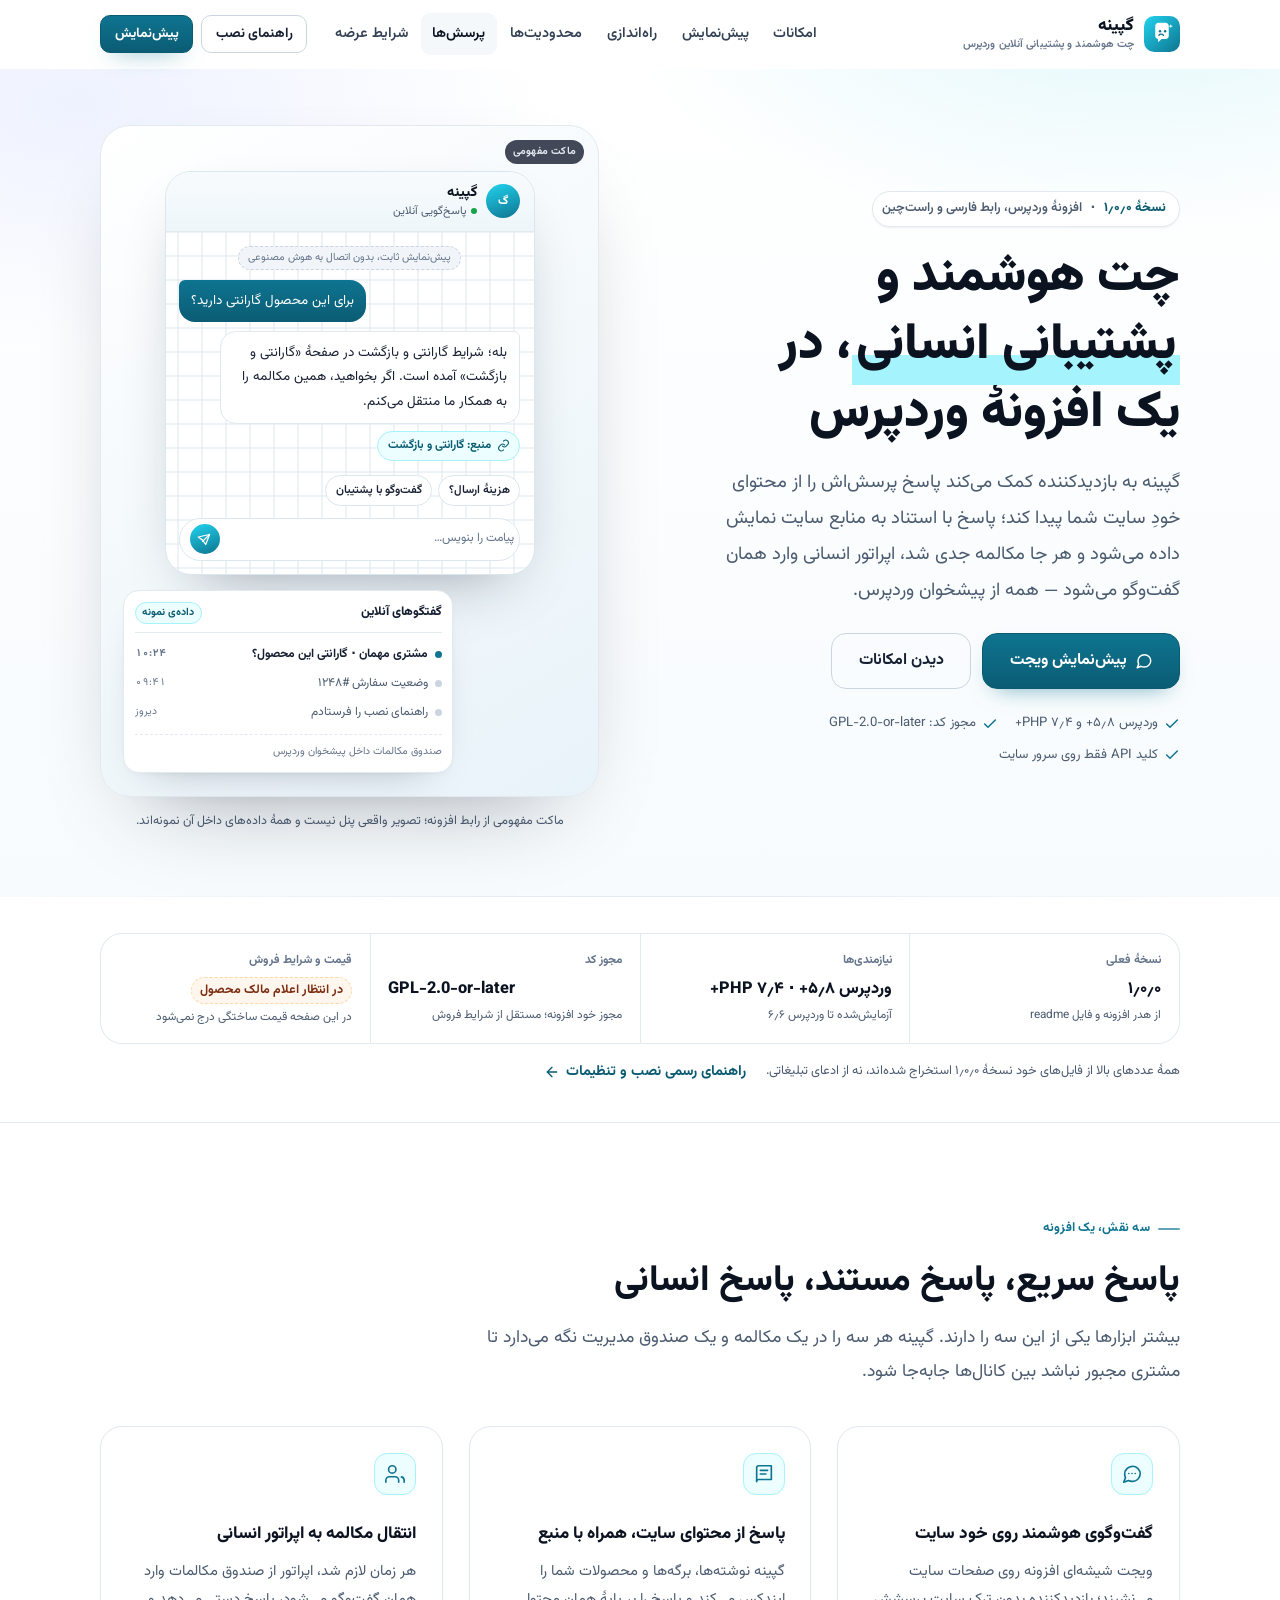
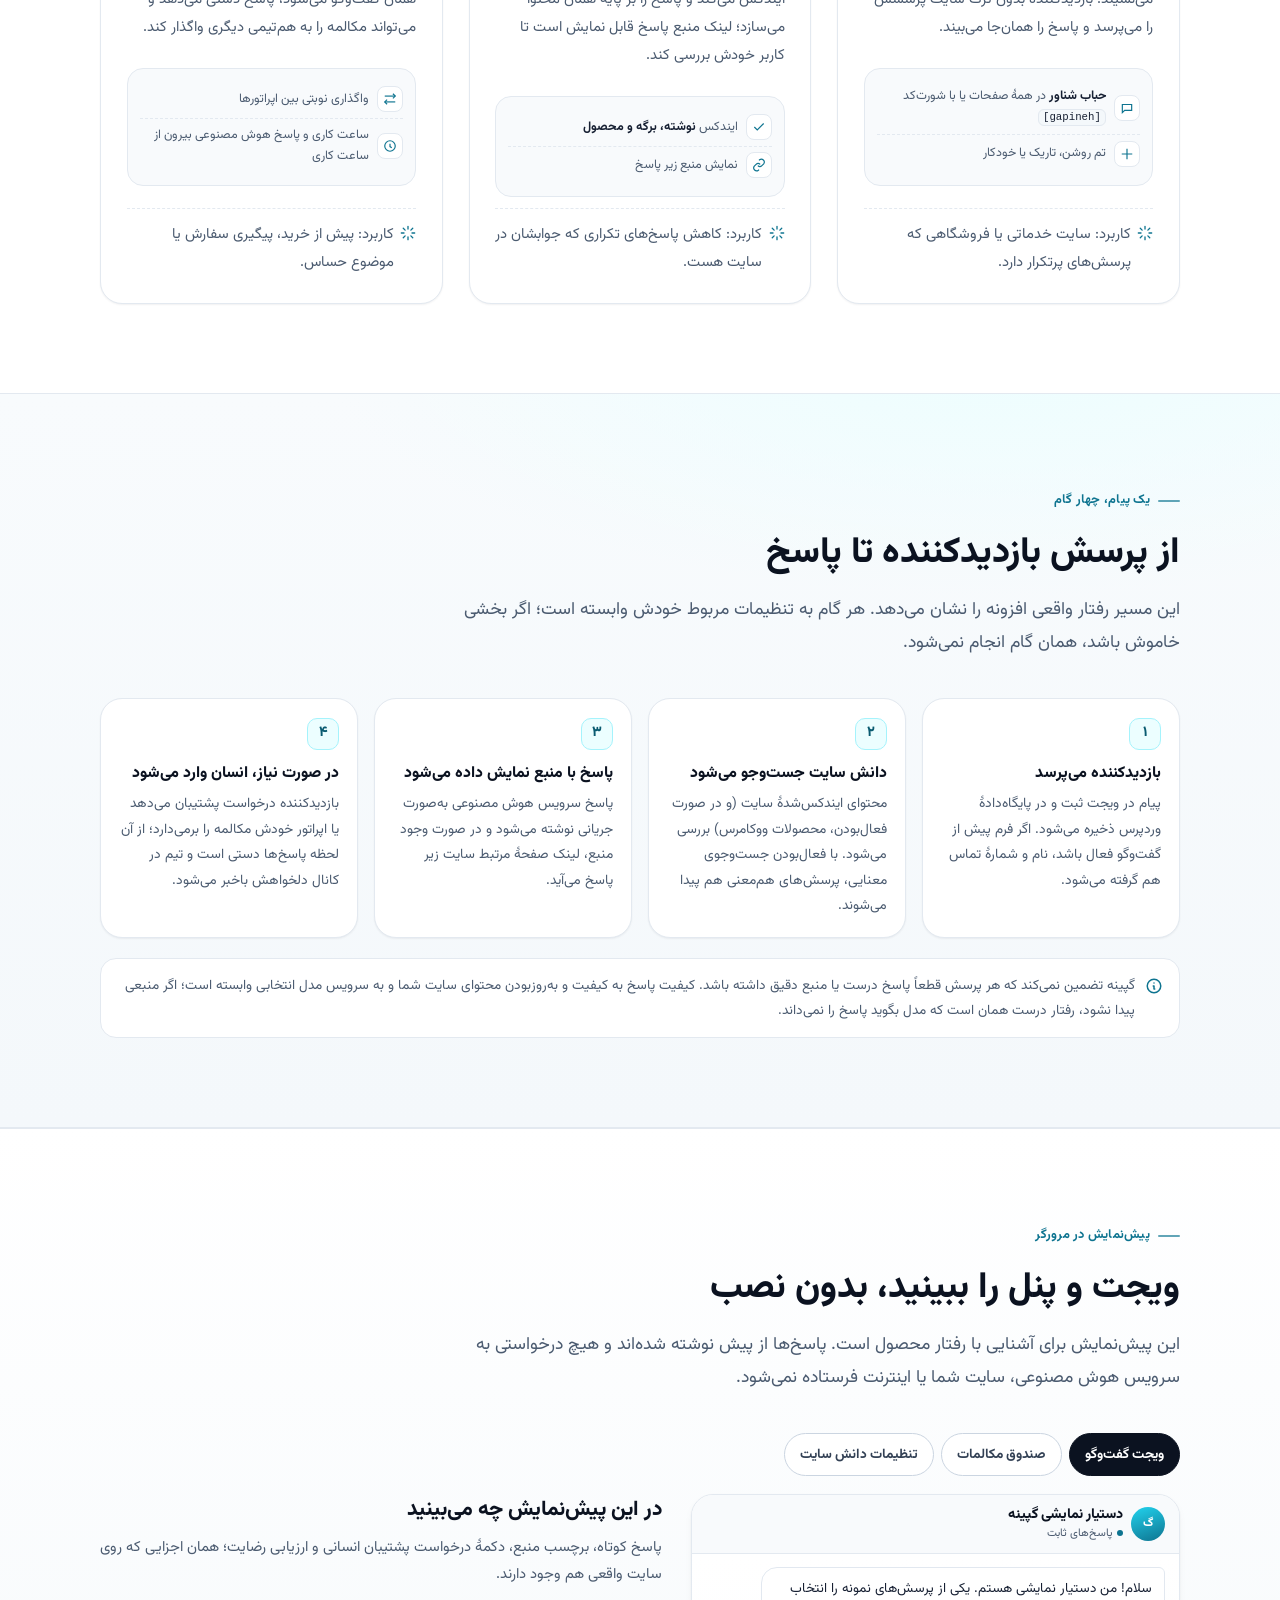
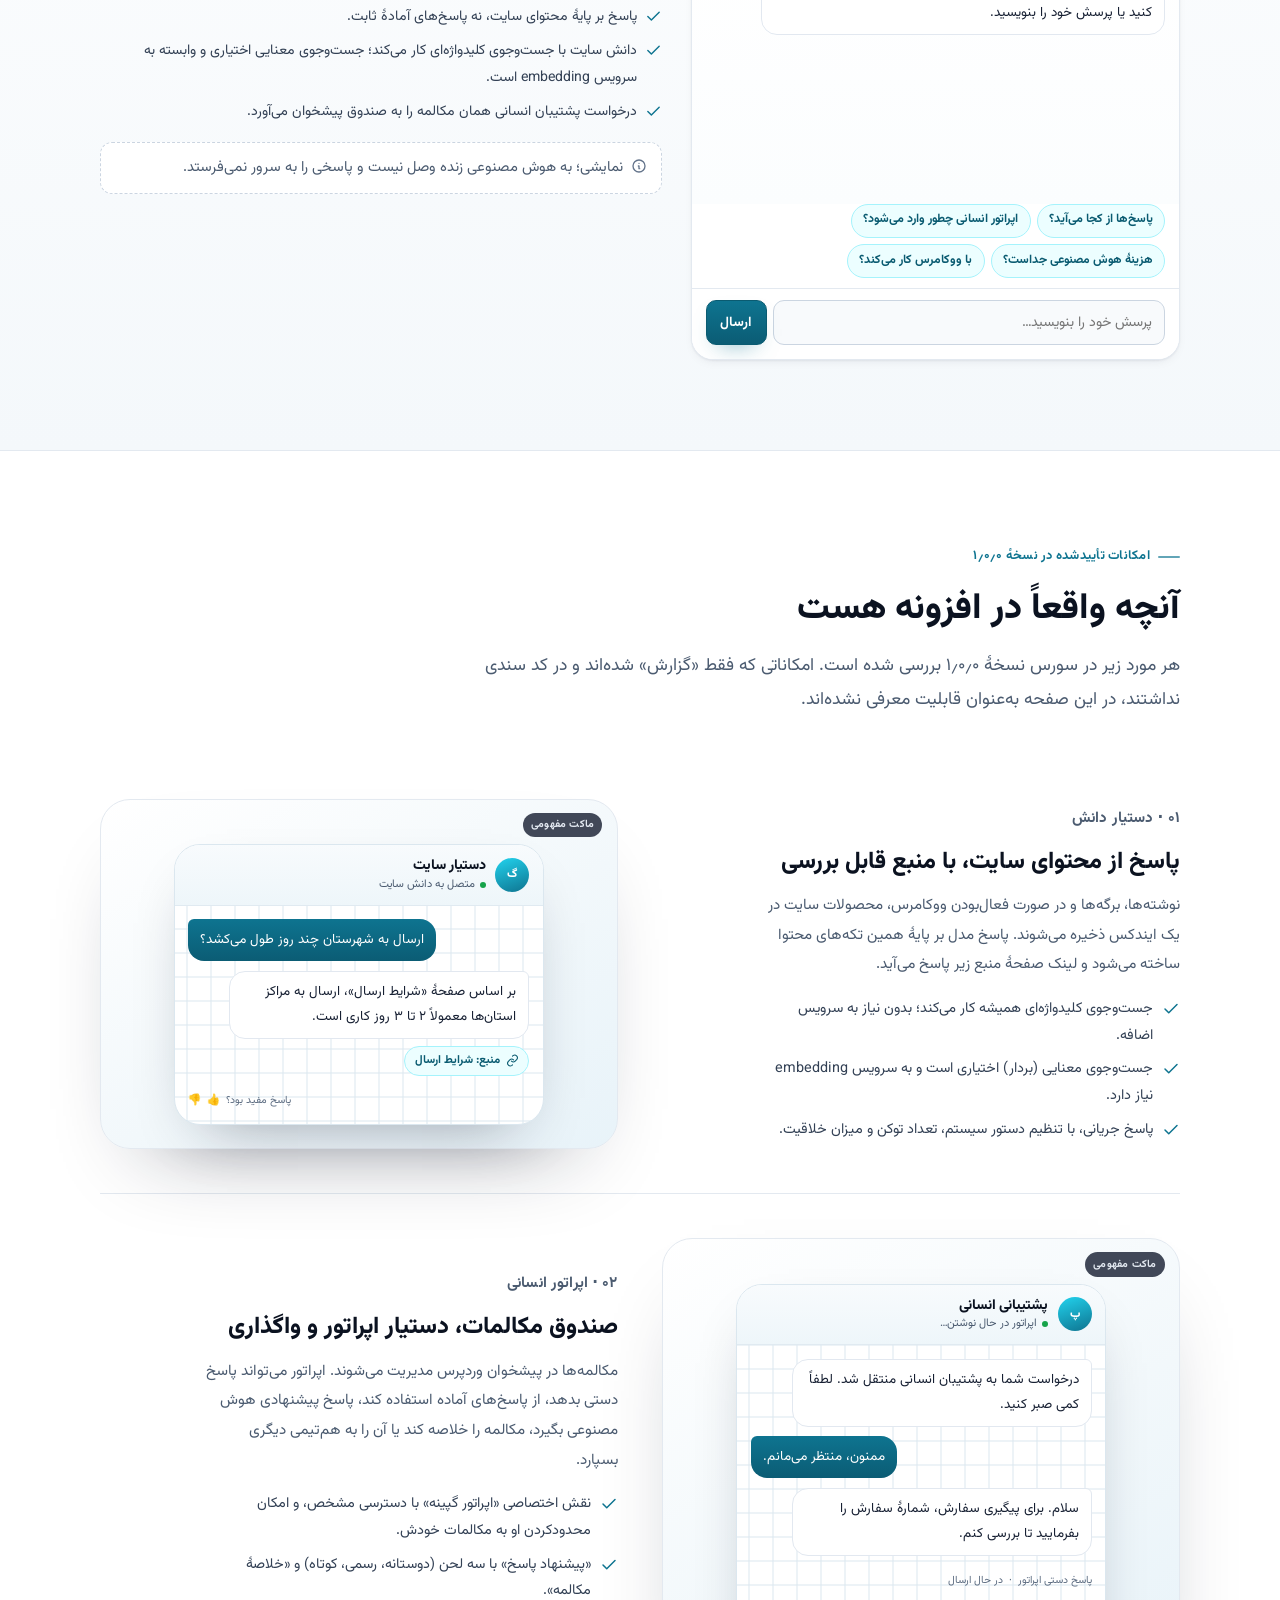
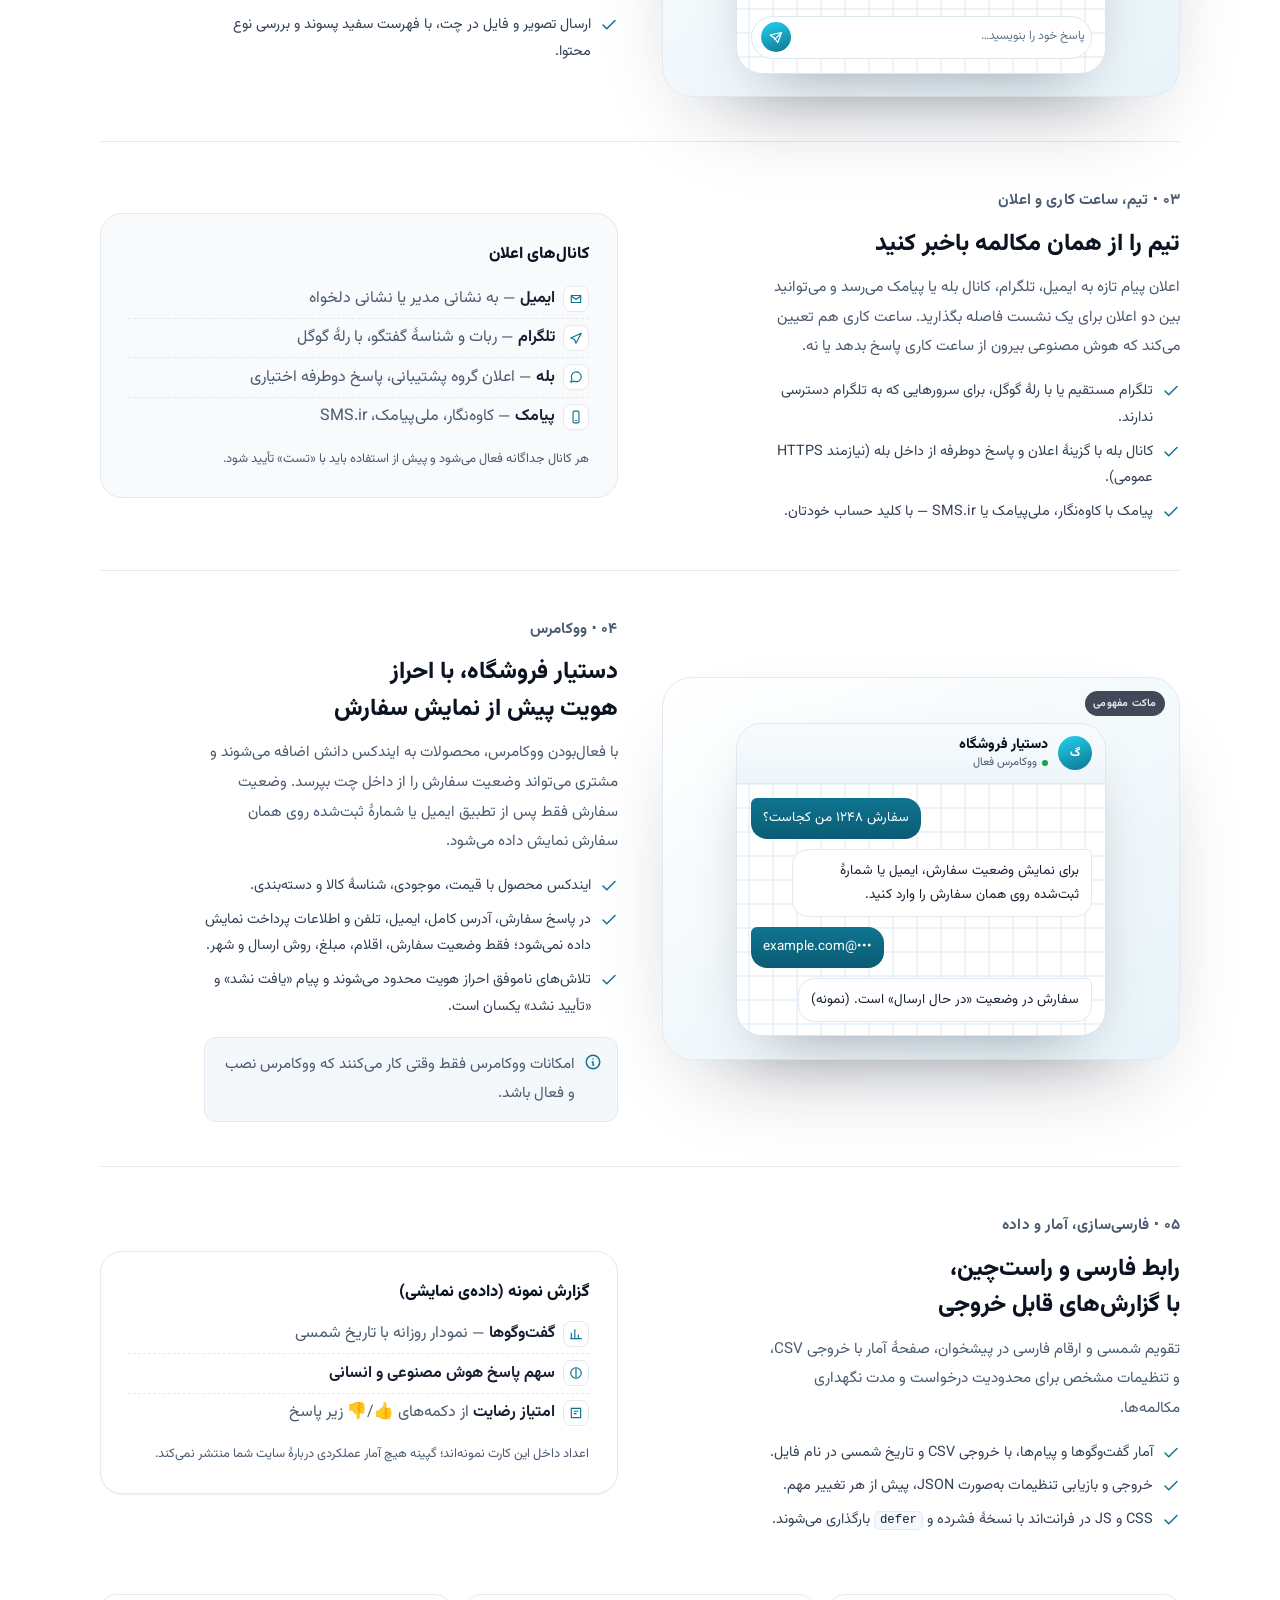
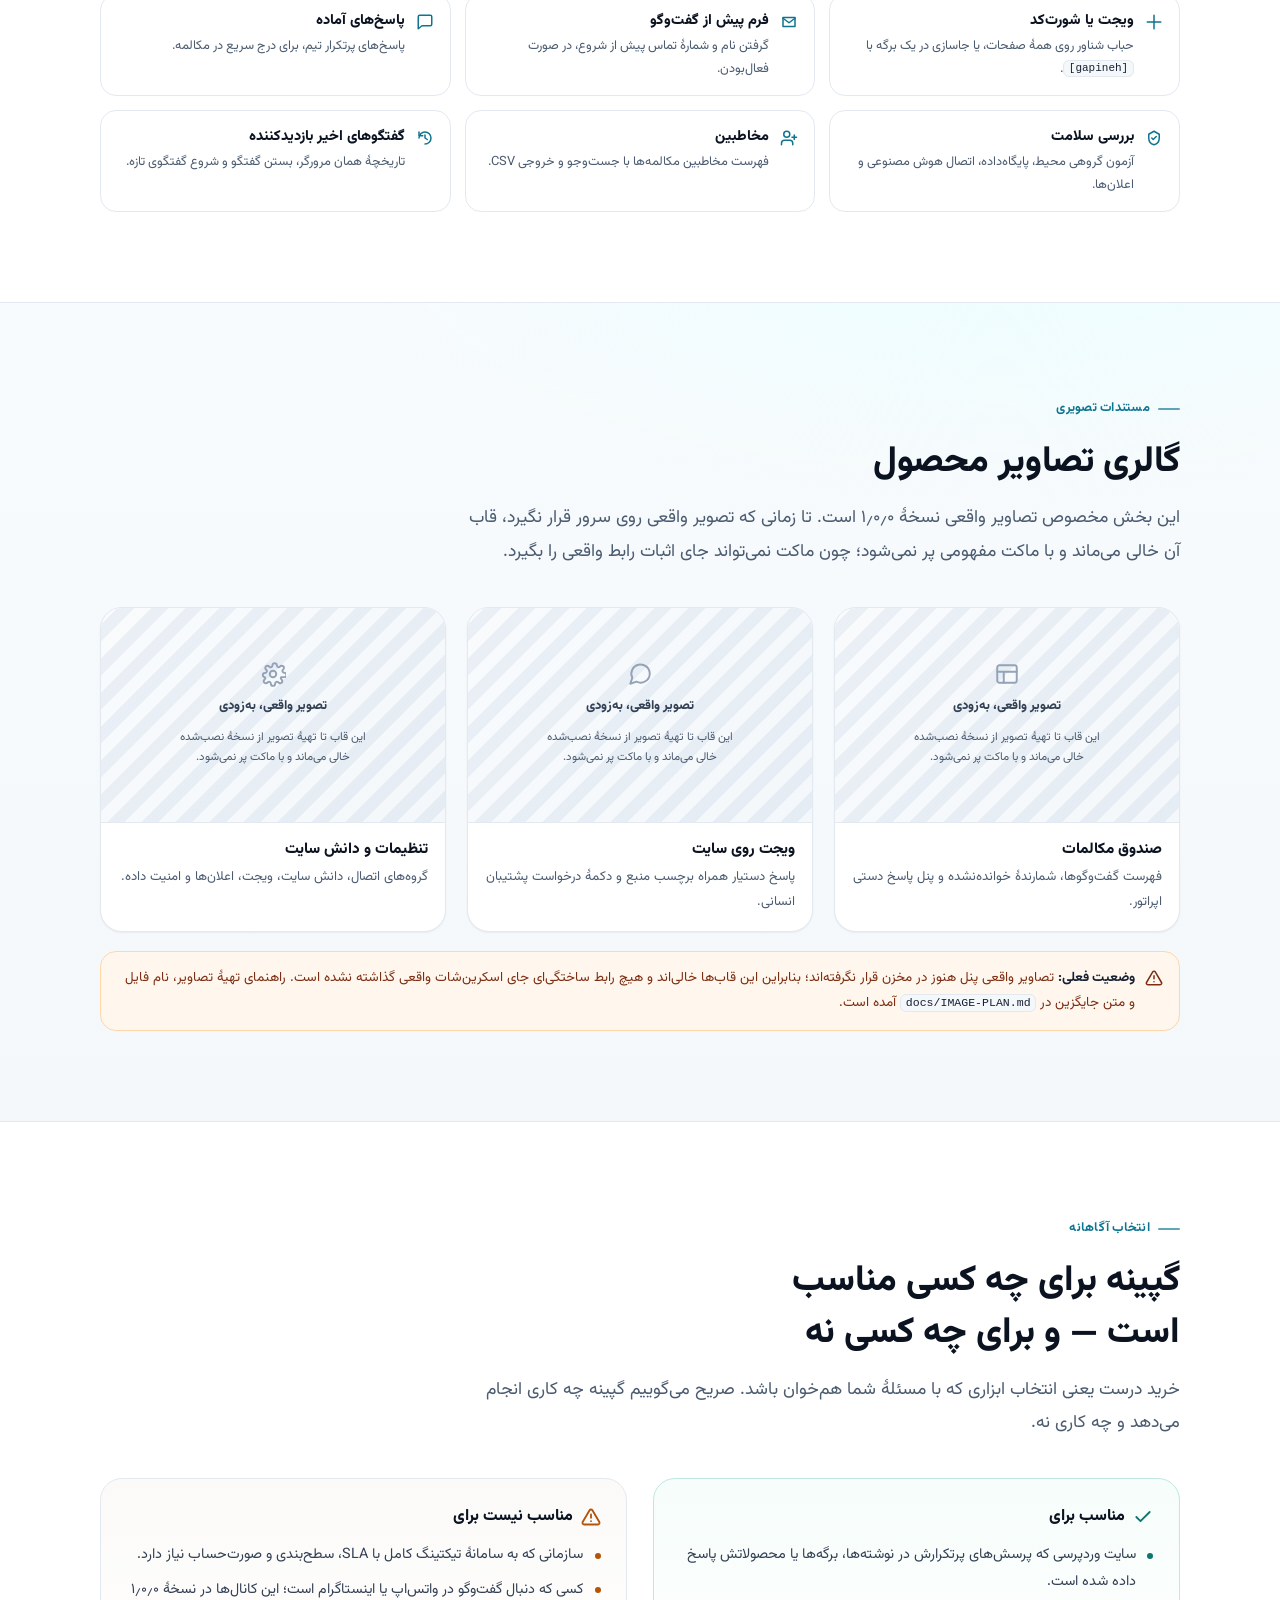
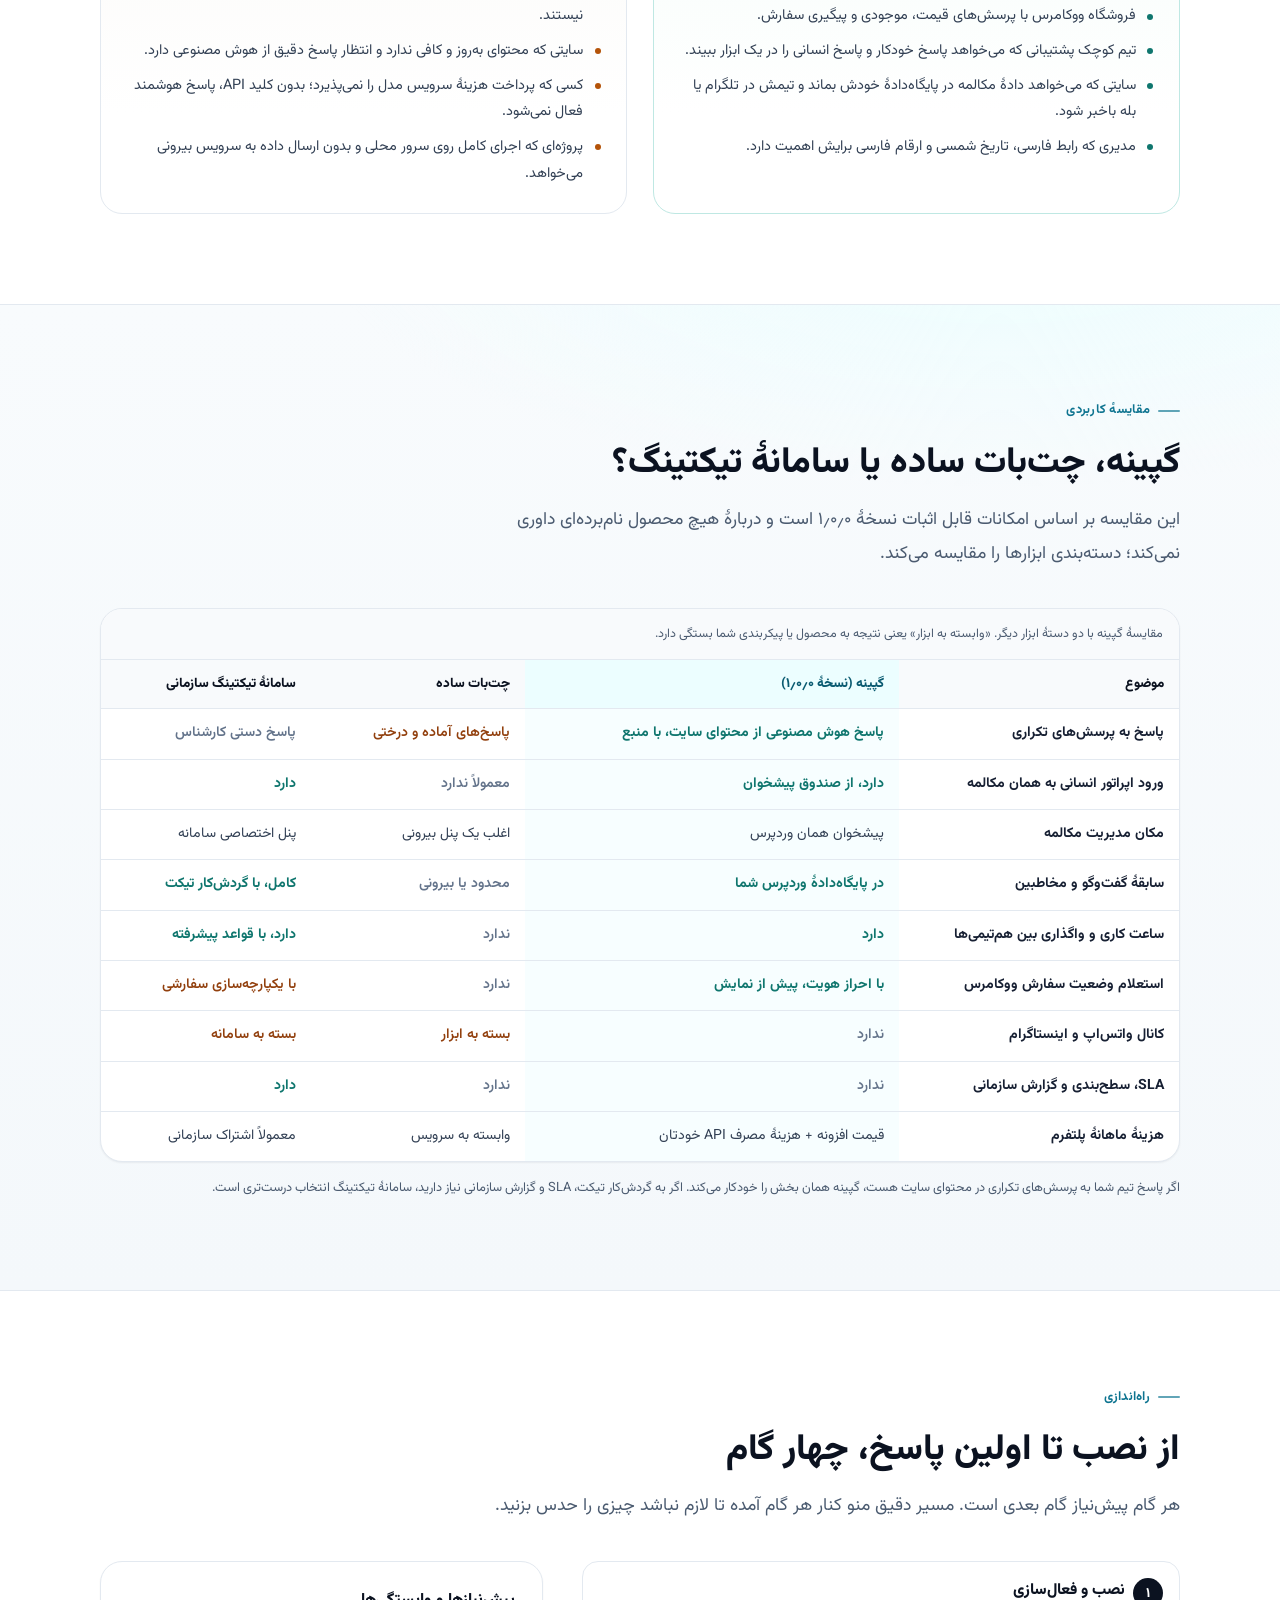
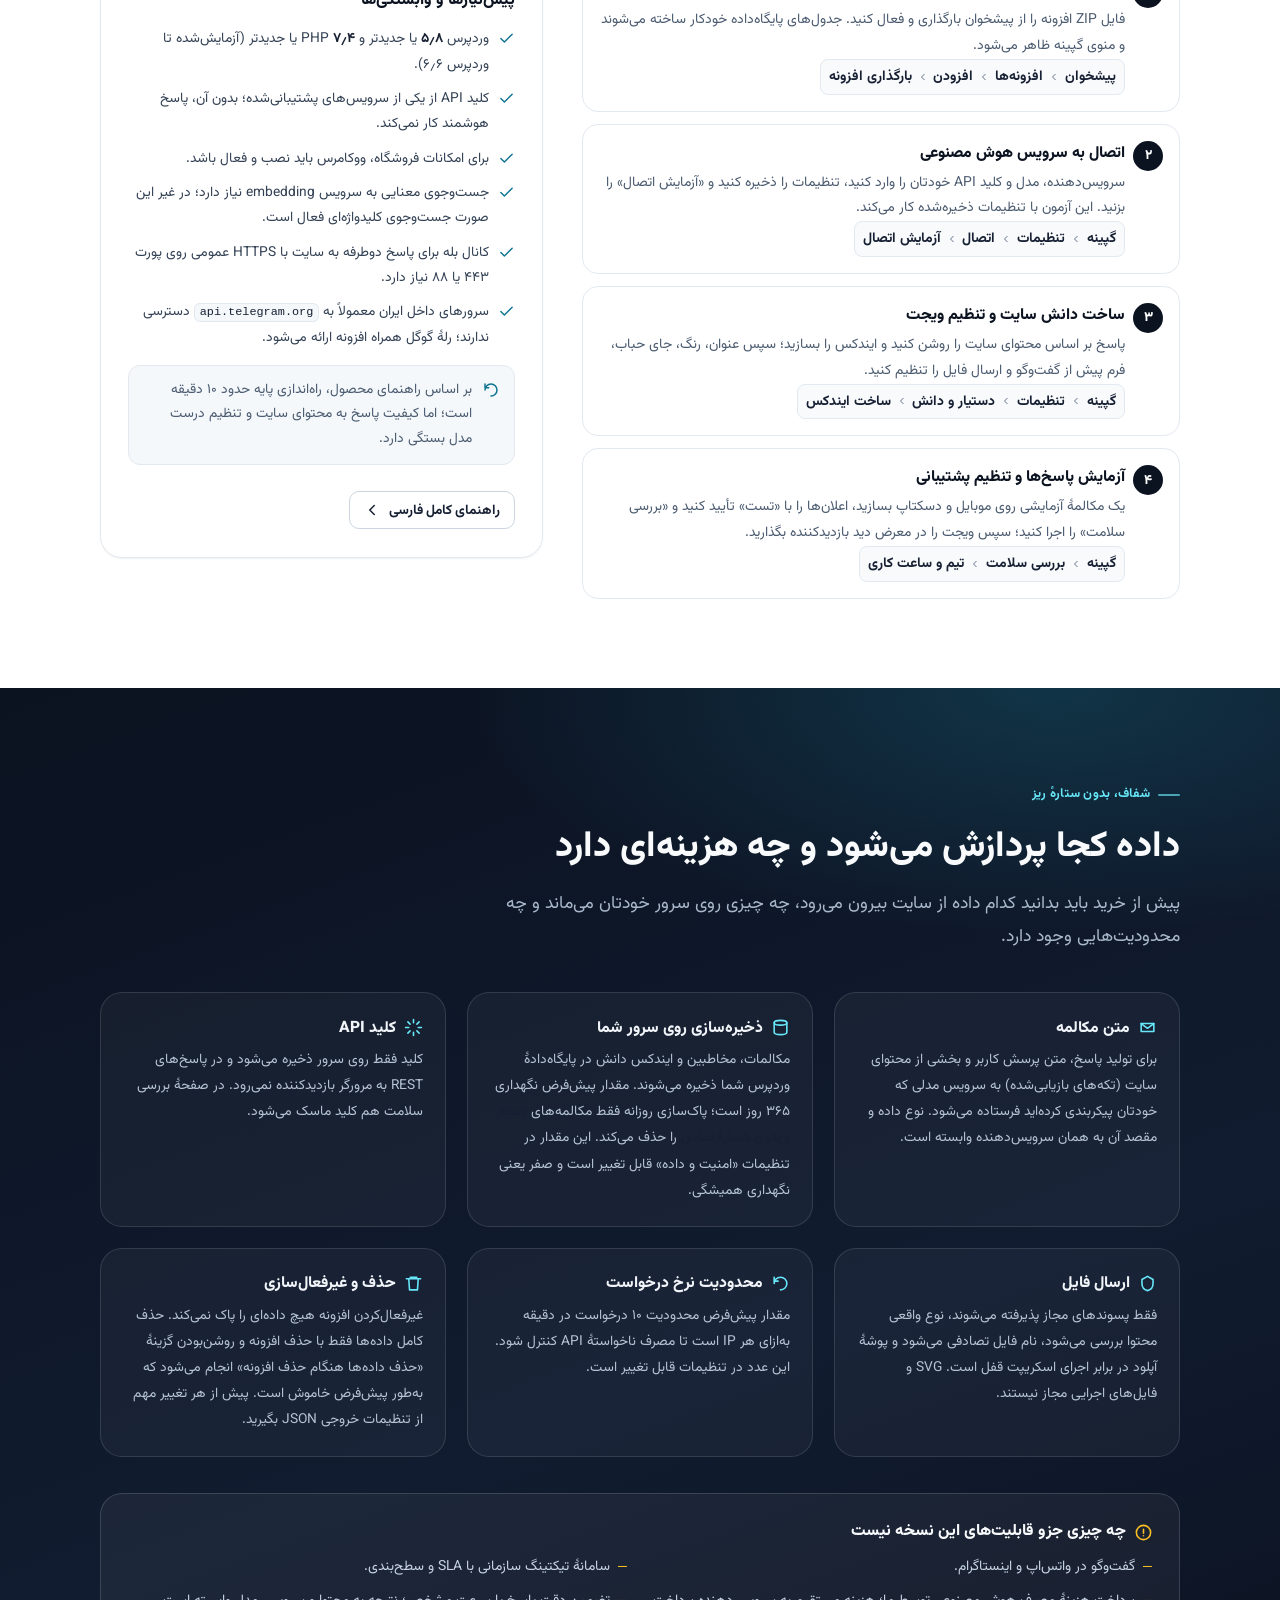
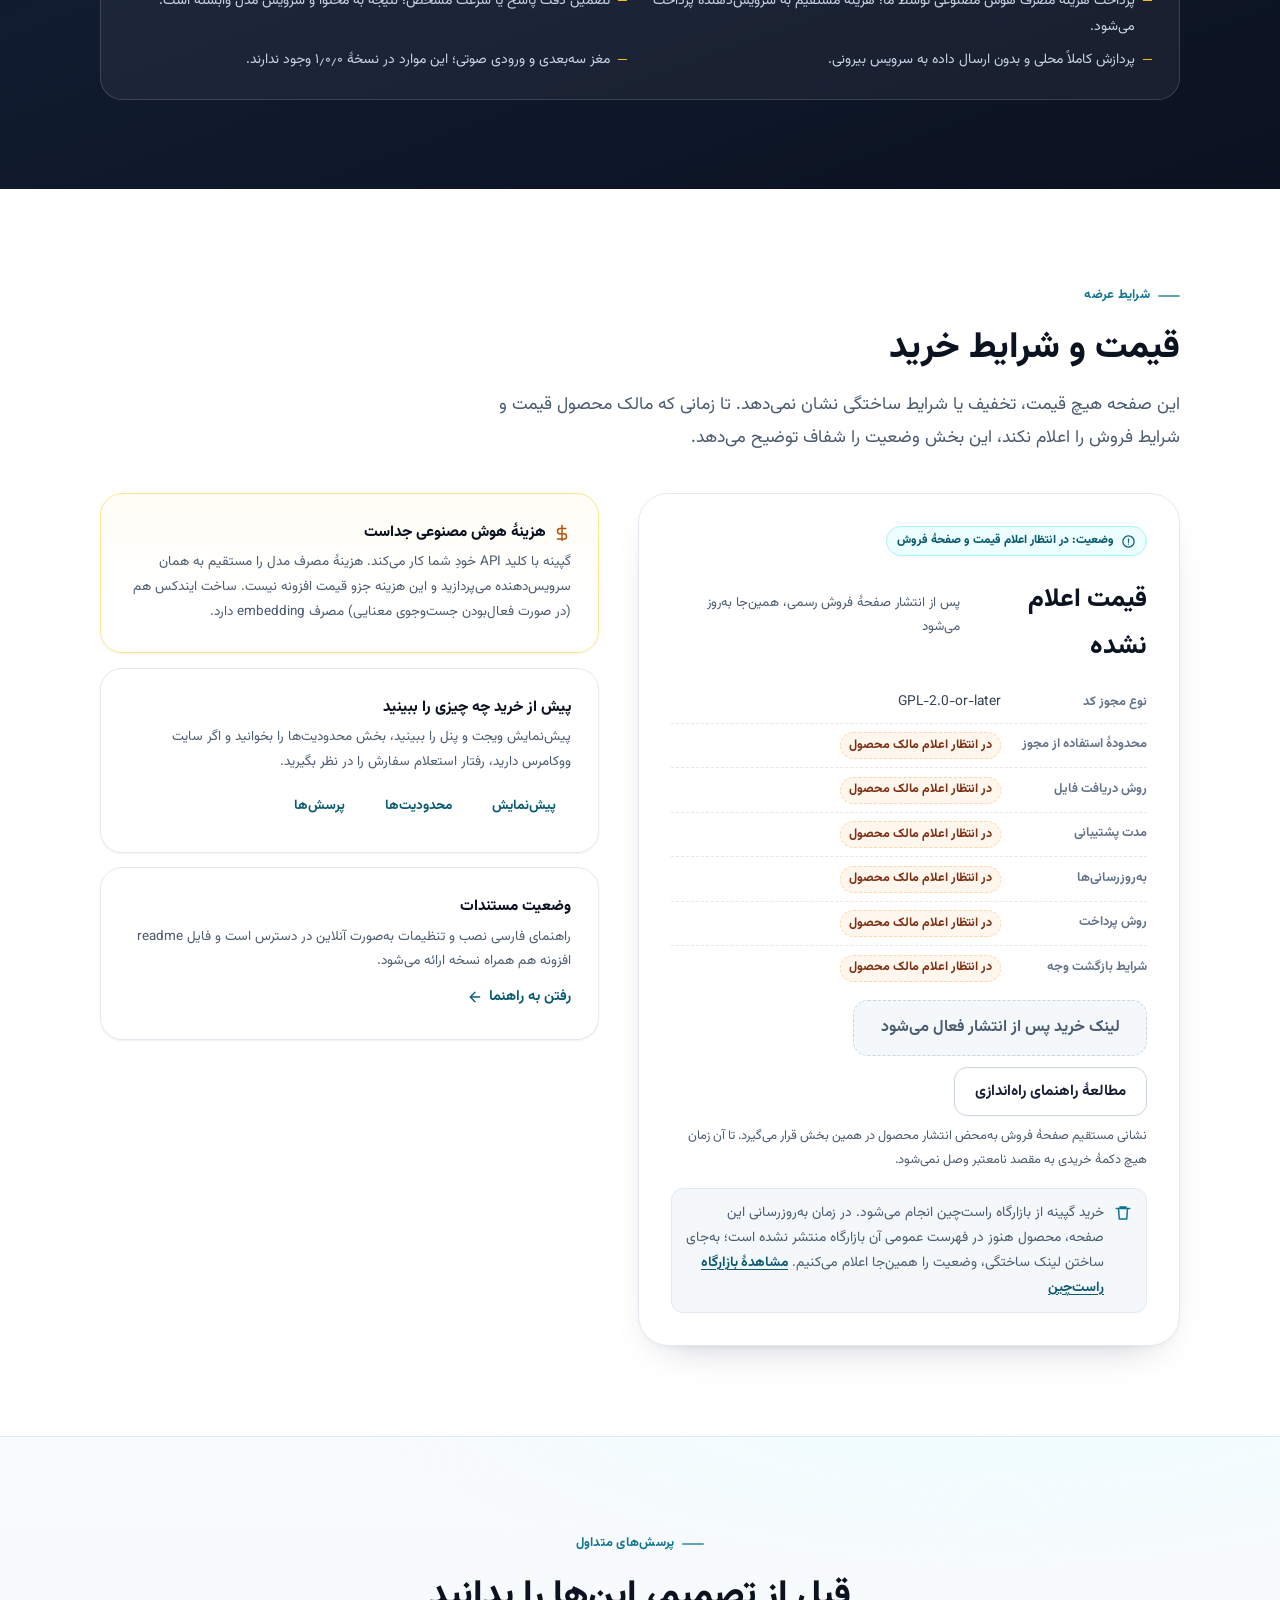
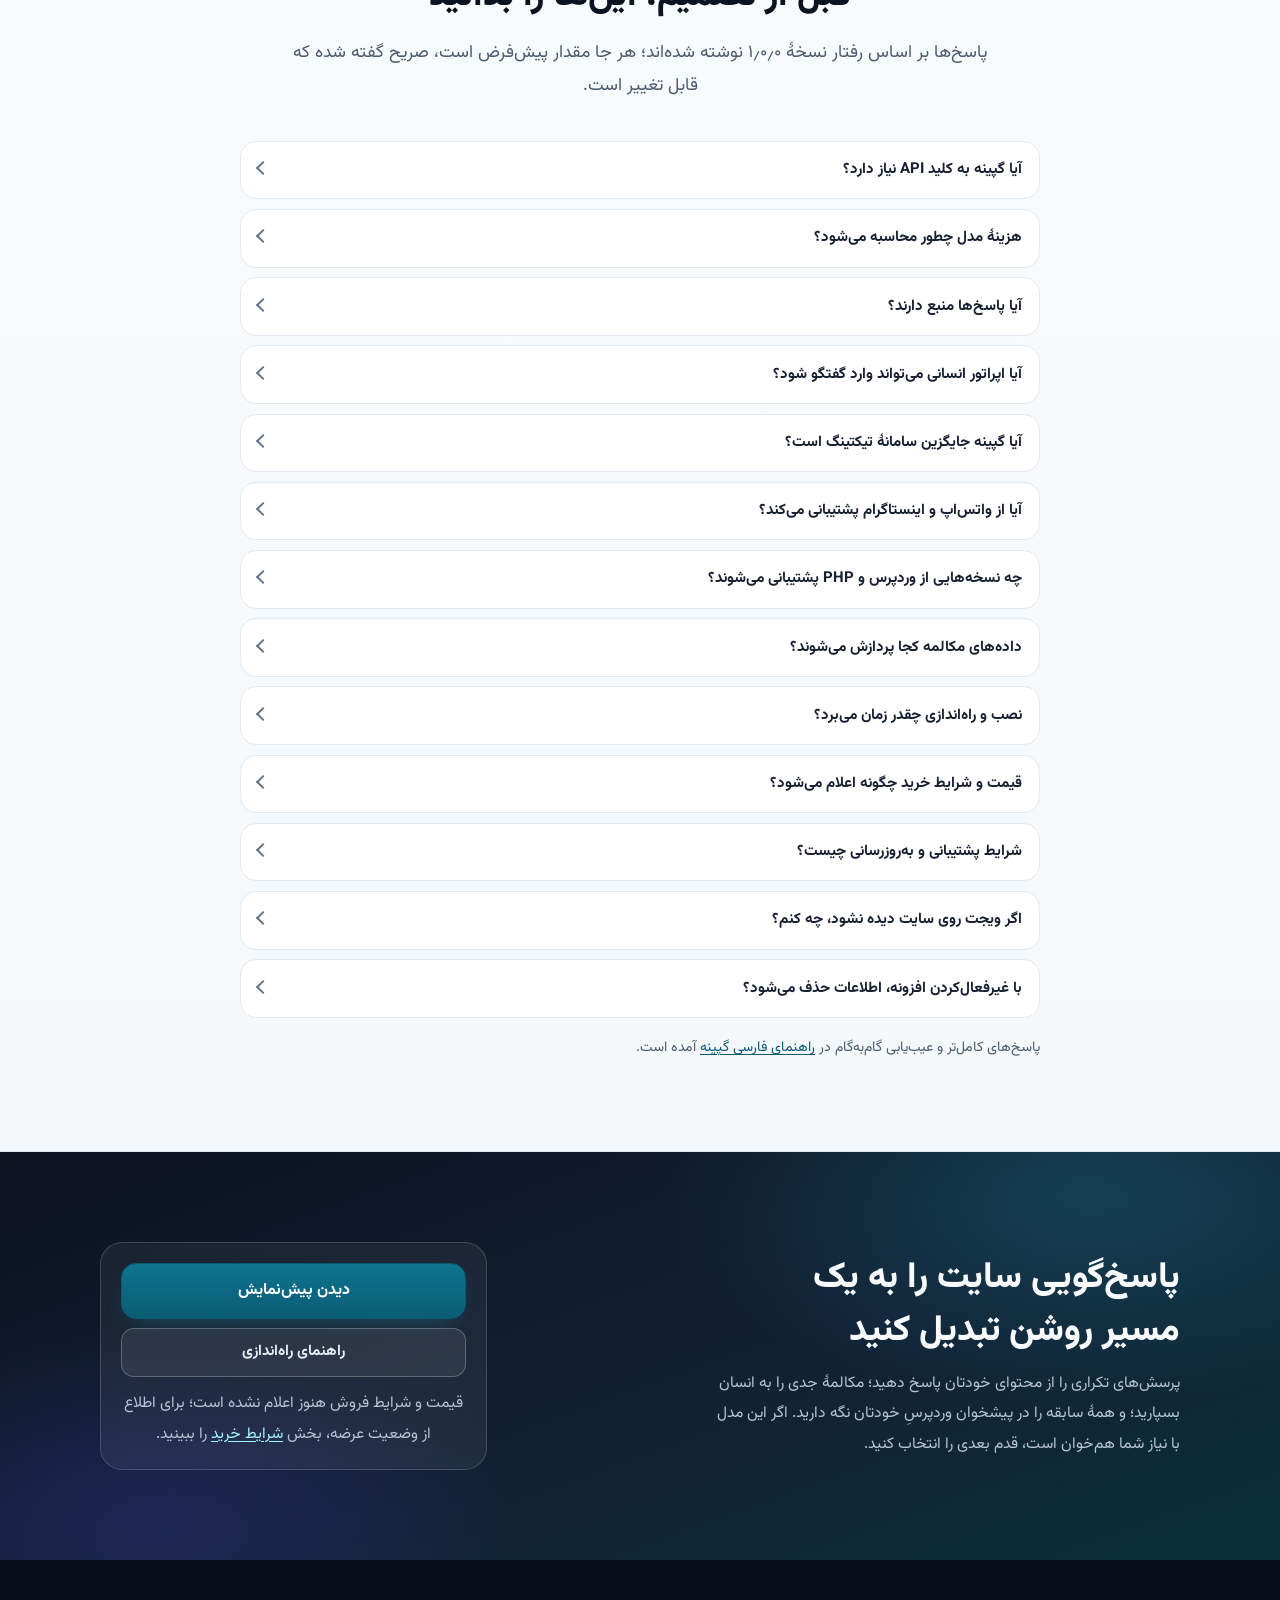
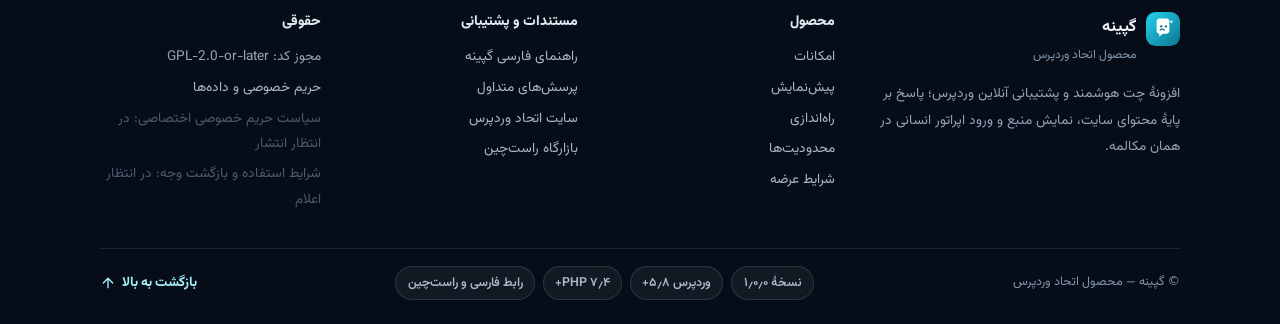
==== commit ed74ab19: "Refine purchase transparency, FAQ and mobile overflow safety - Add payment method row to the purchas" ====
--- a/index.html
+++ b/index.html
@@ -1460,6 +1460,10 @@
                 <dd><span class="pending" data-config="updates">در انتظار اعلام مالک محصول</span></dd>
               </div>
               <div>
+                <dt>روش پرداخت</dt>
+                <dd><span class="pending" data-config="payment">در انتظار اعلام مالک محصول</span></dd>
+              </div>
+              <div>
                 <dt>شرایط بازگشت وجه</dt>
                 <dd><span class="pending" data-config="refund">در انتظار اعلام مالک محصول</span></dd>
               </div>
@@ -1644,6 +1648,19 @@
                 نصب از پیشخوان وردپرس انجام می‌شود و راه‌اندازی پایه (اتصال، ایندکس و
                 فعال‌کردن ویجت) در چهار گام قابل انجام است. تنها بخشی که چند مرحلهٔ
                 فنی دارد، رلهٔ گوگل برای تلگرام است که راهنمای قدم‌به‌قدم دارد.
+              </p>
+            </div>
+          </details>
+
+          <details class="faq__item">
+            <summary>قیمت و شرایط خرید چگونه اعلام می‌شود؟</summary>
+            <div class="faq__body">
+              <p>
+                خرید گپینه از بازارگاه راست‌چین انجام می‌شود و قیمت همیشه همان‌جا
+                به‌روز است. تا زمانی که صفحهٔ فروش رسمی منتشر نشود، در این صفحه
+                هیچ قیمتی درج نمی‌کنیم و دکمهٔ خرید هم غیرفعال می‌ماند؛ چون اعلام
+                عددی که قابل تأیید نیست، بدتر از نگفتن آن است. وضعیت فعلی و
+                فهرست شرایطی که باید اعلام شود، در بخش «قیمت و شرایط خرید» آمده است.
               </p>
             </div>
           </details>
@@ -1916,6 +1933,14 @@
     },
     {
       "@type": "Question",
+      "name": "قیمت و شرایط خرید چگونه اعلام می‌شود؟",
+      "acceptedAnswer": {
+        "@type": "Answer",
+        "text": "خرید گپینه از بازارگاه راست‌چین انجام می‌شود و قیمت همیشه همان‌جا به‌روز است. تا زمانی که صفحهٔ فروش رسمی منتشر نشود، در این صفحه هیچ قیمتی درج نمی‌کنیم و دکمهٔ خرید هم غیرفعال می‌ماند؛ چون اعلام عددی که قابل تأیید نیست، بدتر از نگفتن آن است. وضعیت فعلی و فهرست شرایطی که باید اعلام شود، در بخش «قیمت و شرایط خرید» آمده است."
+      }
+    },
+    {
+      "@type": "Question",
       "name": "شرایط پشتیبانی و به‌روزرسانی چیست؟",
       "acceptedAnswer": {
         "@type": "Answer",
--- a/assets/css/main.css
+++ b/assets/css/main.css
@@ -836,6 +836,7 @@
 
 .hero__badge {
   display: inline-flex;
+  flex-wrap: wrap;
   align-items: center;
   gap: 0.55rem;
   padding: 0.32rem 0.8rem 0.32rem 0.55rem;
@@ -1026,6 +1027,7 @@
 
 .bubble {
   max-inline-size: 88%;
+  overflow-wrap: anywhere;
   padding: 0.55rem 0.75rem;
   border-radius: 16px;
   line-height: 1.8;
@@ -1058,6 +1060,7 @@
 
 .source-chip {
   display: inline-flex;
+  flex-wrap: wrap;
   align-items: center;
   gap: 0.35rem;
   align-self: flex-start;
@@ -1255,6 +1258,7 @@
 
 .app-mock__url {
   margin-inline: auto;
+  min-inline-size: 0;
   padding: 0.05rem 0.6rem;
   border-radius: 999px;
   background: rgb(255 255 255 / 8%);
@@ -1352,6 +1356,7 @@
 
 .app-mock__head {
   display: flex;
+  flex-wrap: wrap;
   align-items: center;
   gap: 0.5rem;
   padding-block-end: 0.6rem;
@@ -1365,6 +1370,7 @@
 .app-mock__tools {
   margin-inline-start: auto;
   display: flex;
+  flex-wrap: wrap;
   gap: 0.3rem;
 }
 
